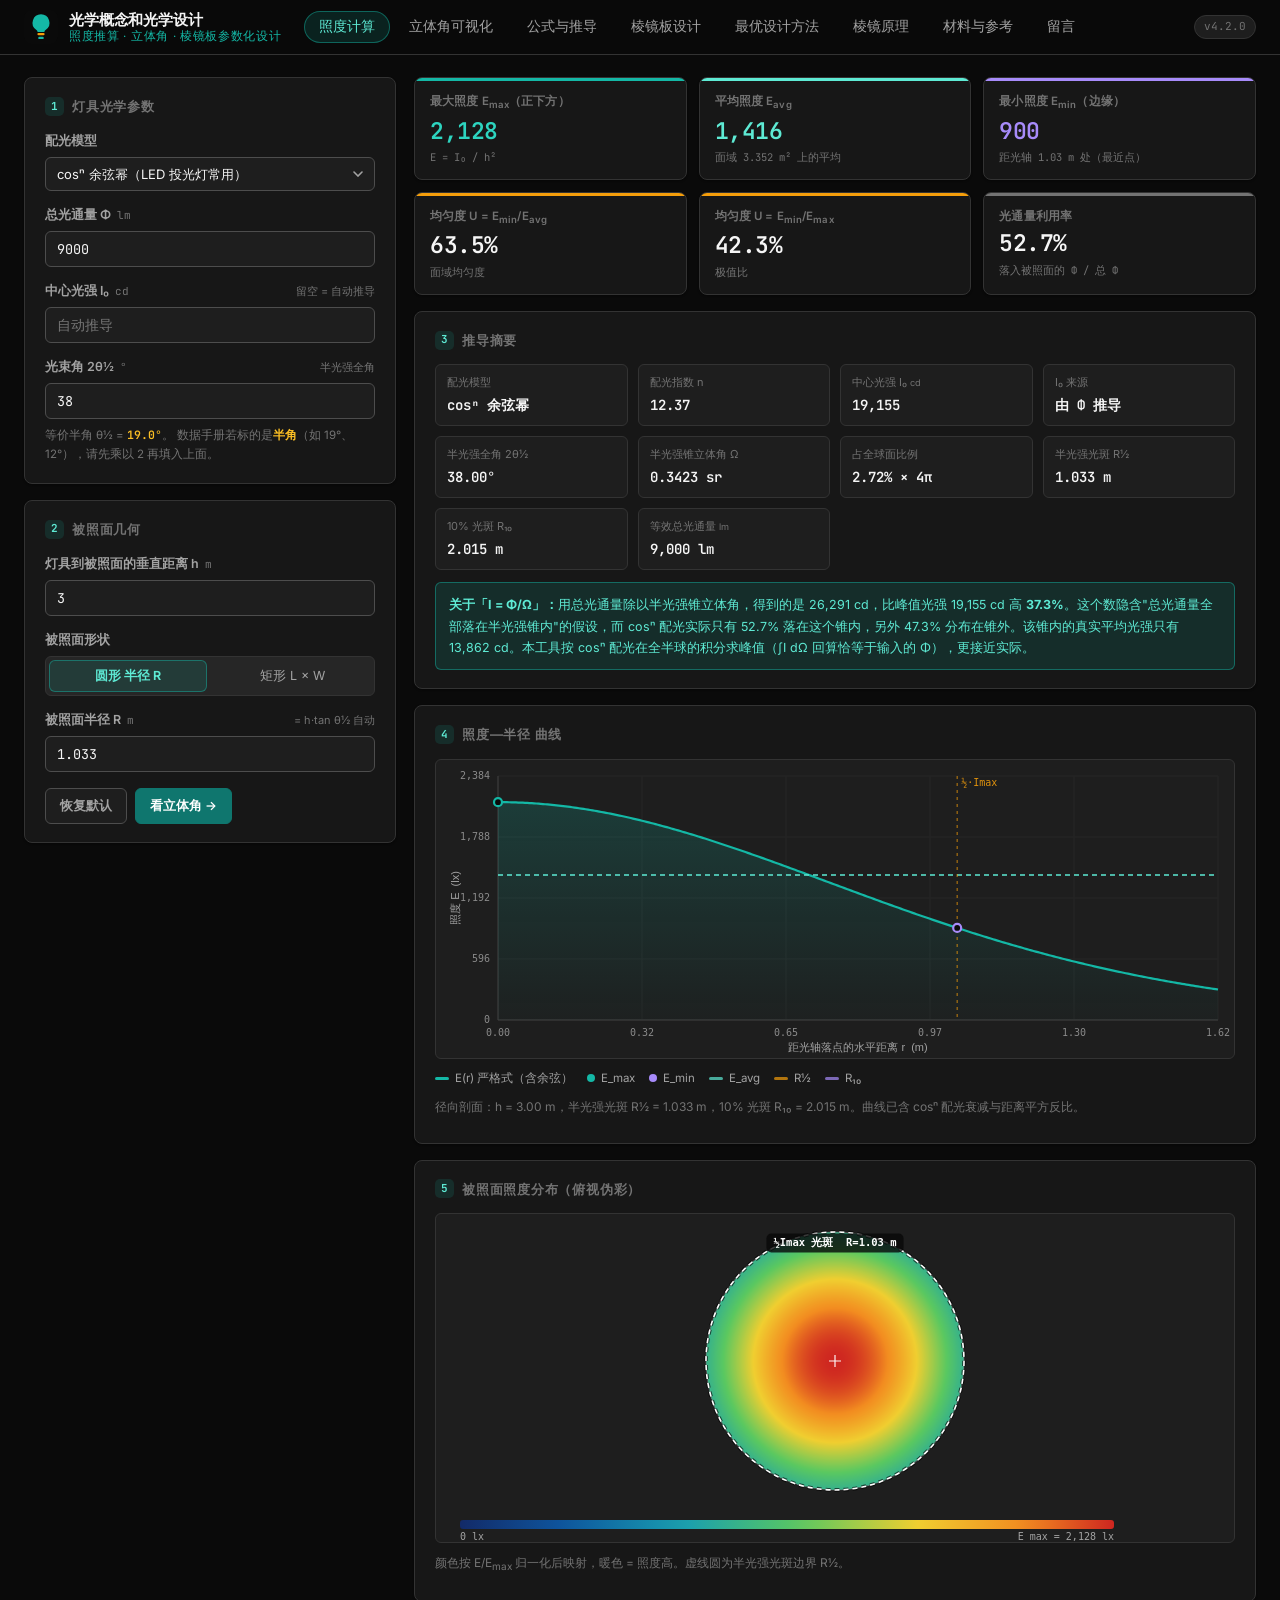
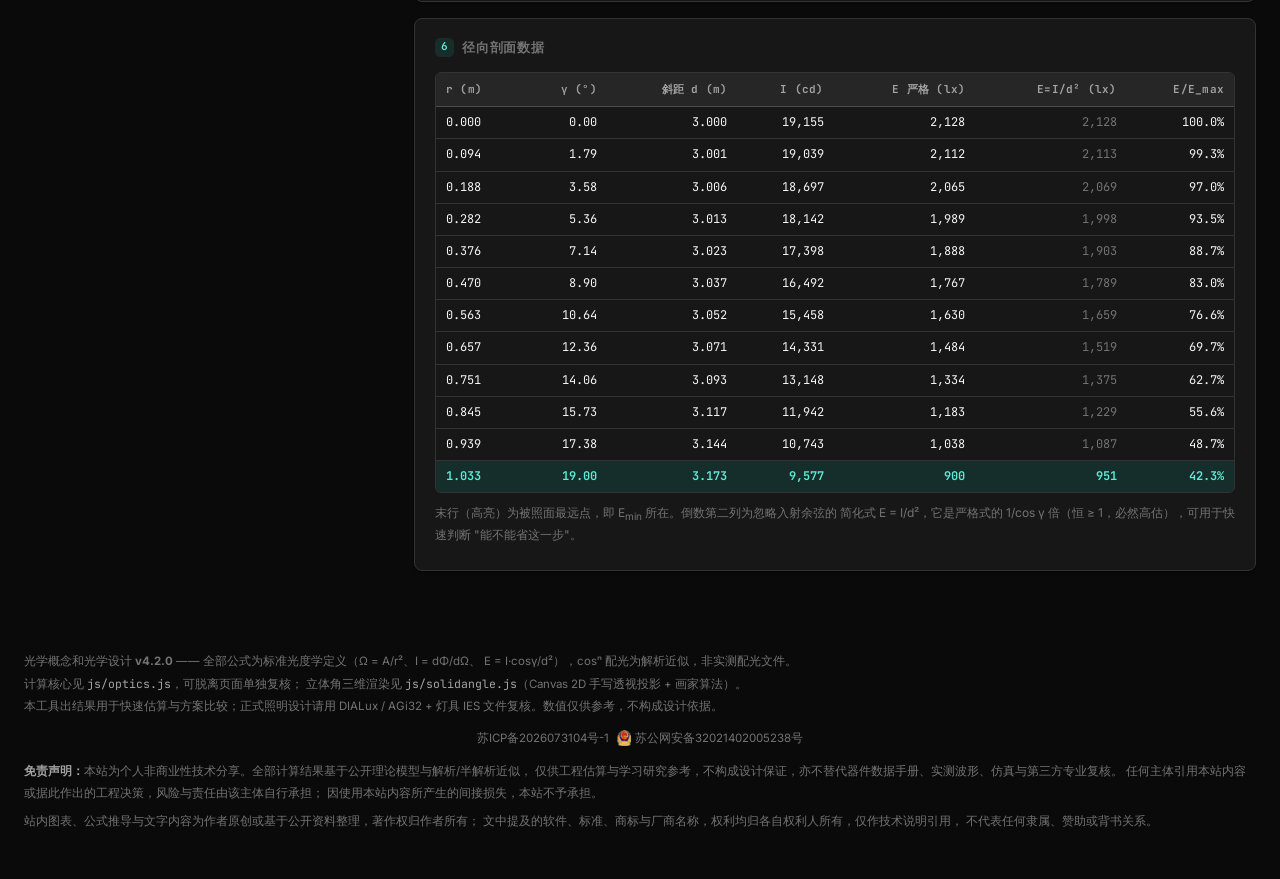
==== index.html @ fd5631fc "feat(admin): 后台改目录式 /admin、改密码收进设置弹层、修 URL 里的 index.html（v4.2.0） 三处都是「站群内应当统一、而本站独自跑偏」。  ## 1. 后台入口 " ====
<!DOCTYPE html>
<html lang="zh-CN">
<head>
<meta charset="UTF-8">
<meta name="viewport" content="width=device-width, initial-scale=1.0">
<title>光学概念和光学设计 · 照度计算 / 立体角 / 棱镜板</title>
<!--
  favicon：此前本站既无此 link 标签、仓库里也没有图标文件，线上图标长期是浏览器默认。
  2026-09-29 补齐。造型 = 灯泡（本站真源图标 Lightbulb 的加粗填实版），与页头 .brand .logo 同源。
  2026-09-29 二次修订：初版画的是「凸透镜汇聚平行光」，与页头长期使用的灯泡并非同一物，
  现统一为同一套灯泡 path（用户要求 favicon 与首页标题主图标一致）。

  注意：本注释内**不得**出现「问号+v+等号」形式的字面量 —— tools/add-cache-buster.js
  会用全局正则剥掉一切该形式的片段再重加，注释里的会被一并吃掉、连累相邻标签被截断
  （2026-09-29 实测踩过：注释被截成半句、下面那行 link 标签整行消失）。
-->
<link rel="icon" type="image/svg+xml" href="favicon.svg?v=4.2.0">
<link rel="preconnect" href="https://fonts.googleapis.com">
<link rel="preconnect" href="https://fonts.gstatic.com" crossorigin>
<link href="https://fonts.googleapis.com/css2?family=Inter:wght@100..900&amp;family=JetBrains+Mono:wght@100..800&amp;display=swap" rel="stylesheet">
<link rel="stylesheet" href="styles.css?v=4.2.0">
</head>
<body>

<header class="topbar">
  <div class="brand">
    <span class="logo" aria-hidden="true">
      <!-- 灯泡：与本站 favicon.svg 完全同源，也是本站首页主图标（lucide lightbulb 的加粗填实版）。
           本站真源 icon=lightbulb，与主入口站 sites.json 一致。
           图形自带深底，容器不再另加渐变底，详见 styles.css 的 .brand .logo。 -->
      <svg viewBox="0 0 32 32">
        <rect width="32" height="32" rx="7" fill="#0a0a0a"/>
        <path d="M16 4 a8 8 0 0 1 4.6 14.5 c-.9.6-1.3 1.4-1.4 2.3 h-6.4 c-.1-.9-.5-1.7-1.4-2.3 A8 8 0 0 1 16 4 Z" fill="#14b8a6"/>
        <rect x="12.6" y="21.6" width="6.8" height="2.2" rx="1.1" fill="#f59e0b"/>
        <rect x="13.4" y="25.2" width="5.2" height="2.2" rx="1.1" fill="#14b8a6"/>
      </svg>
    </span>
    <div>
      <h1>光学概念和光学设计</h1>
      <p>照度推算 · 立体角 · 棱镜板参数化设计</p>
    </div>
  </div>
  <nav class="tabs">
    <button class="tab active" data-tab="calc">照度计算</button>
    <button class="tab" data-tab="solid">立体角可视化</button>
    <button class="tab" data-tab="theory">公式与推导</button>
    <button class="tab" data-tab="prism">棱镜板设计</button>
    <button class="tab" data-tab="opt">最优设计方法</button>
    <button class="tab" data-tab="know">棱镜原理</button>
    <button class="tab" data-tab="mats">材料与参考</button>
    <button class="tab" data-tab="fb">留言</button>
  </nav>
  <span class="ver app-version">v—</span>
</header>

<div class="wrap">

  <!-- ============================================================
       视图 1 —— 照度计算
  ============================================================ -->
  <div class="view active" id="view-calc">
    <div class="layout">

      <!-- 左：输入 -->
      <div class="sticky-col">
        <div class="card">
          <h2><span class="num">1</span>灯具光学参数</h2>

          <div class="field">
            <label for="model">配光模型</label>
            <select id="model">
              <option value="cosN">cosⁿ 余弦幂（LED 投光灯常用）</option>
              <option value="uniform">均匀锥配光（理想简化）</option>
            </select>
          </div>

          <div class="field">
            <label for="flux">总光通量 Φ <span class="unit">lm</span></label>
            <input id="flux" type="number" value="9000" min="1" step="100">
          </div>

          <div class="field">
            <label for="imax">中心光强 I₀ <span class="unit">cd</span><em>留空 = 自动推导</em></label>
            <input id="imax" type="number" placeholder="自动推导" min="0" step="50">
          </div>

          <div class="field">
            <label for="beam">光束角 2θ½ <span class="unit">°</span><em>半光强全角</em></label>
            <input id="beam" type="number" value="38" min="1" max="179" step="1">
            <div class="mini-hint">
              等价半角 θ½ = <b id="beam-full">19.0°</b>。
              数据手册若标的是<b>半角</b>（如 19°、12°），请先乘以 2 再填入上面。
            </div>
          </div>
        </div>

        <div class="card">
          <h2><span class="num">2</span>被照面几何</h2>

          <div class="field">
            <label for="height">灯具到被照面的垂直距离 h <span class="unit">m</span></label>
            <input id="height" type="number" value="3" min="0.01" step="0.1">
          </div>

          <div class="field">
            <label>被照面形状</label>
            <!-- 单选组的标题用 <label> 是标不上的（label 只能关联单个控件）。
                 这里把组本身标成 radiogroup，读屏会先报「被照面形状」再报选项。 -->
            <div class="seg" role="radiogroup" aria-label="被照面形状">
              <label><input type="radio" name="shape" value="circle" checked>圆形 半径 R</label>
              <label><input type="radio" name="shape" value="rect">矩形 L × W</label>
            </div>
          </div>

          <div class="field" id="field-R">
            <label for="radius">被照面半径 R <span class="unit">m</span><em title="默认自动跟随半光强光斑半径 h·tan θ½；一旦手动修改，就不再被自动覆盖">= h·tan θ½ 自动</em></label>
            <input id="radius" type="number" value="1.033" min="0.001" step="0.001">
          </div>

          <div class="field hidden" id="field-rect">
            <label for="len">长 L × 宽 W <span class="unit">m</span></label>
            <div class="row">
              <input id="len" type="number" value="1.2" min="0.001" step="0.1">
              <span class="sep">×</span>
              <input id="wid" type="number" value="0.6" min="0.001" step="0.1">
            </div>
          </div>

          <div style="margin-top:16px;display:flex;gap:8px">
            <button class="btn" id="btn-reset-calc">恢复默认</button>
            <button class="btn solid" onclick="document.querySelector('.tab[data-tab=solid]').click()">看立体角 →</button>
          </div>
        </div>
      </div>

      <!-- 右：结果 -->
      <div>
        <div id="calc-warn" class="note warn hidden" style="margin-top:0;margin-bottom:14px"></div>
        <div id="render-warn" class="note warn hidden" style="margin-top:0;margin-bottom:14px"></div>

        <div class="stats">
          <div class="stat hero">
            <span class="k">最大照度 E<sub>max</sub>（正下方）</span>
            <span class="v" id="st-emax-v">—</span>
            <span class="s">E = I₀ / h²</span>
          </div>
          <div class="stat avg">
            <span class="k">平均照度 E<sub>avg</sub></span>
            <span class="v" id="st-eavg-v">—</span>
            <span class="s" id="st-eavg-s">—</span>
          </div>
          <div class="stat low">
            <span class="k">最小照度 E<sub>min</sub>（边缘）</span>
            <span class="v" id="st-emin-v">—</span>
            <span class="s" id="st-emin-s">—</span>
          </div>
          <div class="stat uni">
            <span class="k">均匀度 U = E<sub>min</sub>/E<sub>avg</sub></span>
            <span class="v" id="st-uavg-v">—</span>
            <span class="s">面域均匀度</span>
          </div>
          <div class="stat uni">
            <span class="k">均匀度 U = E<sub>min</sub>/E<sub>max</sub></span>
            <span class="v" id="st-umax-v">—</span>
            <span class="s">极值比</span>
          </div>
          <div class="stat flux">
            <span class="k">光通量利用率</span>
            <span class="v" id="st-util-v">—</span>
            <span class="s">落入被照面的 Φ / 总 Φ</span>
          </div>
        </div>

        <div class="card">
          <h2><span class="num">3</span>推导摘要</h2>
          <div class="summary">
            <div class="item"><span class="k">配光模型</span><span class="v" id="sum-model">—</span></div>
            <div class="item"><span class="k">配光指数 n</span><span class="v" id="sum-n">—</span></div>
            <div class="item"><span class="k">中心光强 I₀ <small>cd</small></span><span class="v" id="sum-imax">—</span></div>
            <div class="item"><span class="k">I₀ 来源</span><span class="v" id="sum-imaxsrc">—</span></div>
            <div class="item"><span class="k">半光强全角 2θ½</span><span class="v" id="sum-ghalf">—</span></div>
            <div class="item"><span class="k">半光强锥立体角 Ω</span><span class="v" id="sum-omega">—</span></div>
            <div class="item"><span class="k">占全球面比例</span><span class="v" id="sum-omegapct">—</span></div>
            <div class="item"><span class="k">半光强光斑 R½</span><span class="v" id="sum-r50">—</span></div>
            <div class="item"><span class="k">10% 光斑 R₁₀</span><span class="v" id="sum-r10">—</span></div>
            <div class="item"><span class="k">等效总光通量 <small>lm</small></span><span class="v" id="sum-fluxcheck">—</span></div>
          </div>
          <div id="calc-note" class="note info"></div>
        </div>

        <div class="card">
          <h2><span class="num">4</span>照度—半径 曲线</h2>
          <div class="canvas-box" style="height:300px">
            <canvas id="canvas-curve"></canvas>
          </div>
          <div class="legend">
            <span><i style="background:var(--c-curve)"></i>E(r) 严格式（含余弦）</span>
            <span><i class="dot" style="background:var(--c-emax)"></i>E_max</span>
            <span><i class="dot" style="background:var(--c-emin)"></i>E_min</span>
            <span><i style="background:var(--c-eavg);opacity:.7"></i>E_avg</span>
            <span><i style="background:var(--c-r50);opacity:.7"></i>R½</span>
            <span><i style="background:var(--c-r10);opacity:.7"></i>R₁₀</span>
          </div>
          <p style="margin-top:10px;font-size:12px;color:var(--text-3)" id="curve-caption"></p>
        </div>

        <div class="card">
          <h2><span class="num">5</span>被照面照度分布（俯视伪彩）</h2>
          <div class="canvas-box" style="height:330px">
            <canvas id="canvas-heat"></canvas>
          </div>
          <p style="margin-top:10px;font-size:12px;color:var(--text-3)">
            颜色按 E/E<sub>max</sub> 归一化后映射，暖色 = 照度高。虚线圆为半光强光斑边界 R½。
          </p>
        </div>

        <div class="card">
          <h2><span class="num">6</span>径向剖面数据</h2>
          <div class="table-wrap">
            <table>
              <thead>
                <tr>
                  <th>r (m)</th>
                  <th>γ (°)</th>
                  <th>斜距 d (m)</th>
                  <th>I (cd)</th>
                  <th>E 严格 (lx)</th>
                  <th>E=I/d² (lx)</th>
                  <th>E/E_max</th>
                </tr>
              </thead>
              <tbody id="tbody-profile"></tbody>
            </table>
          </div>
          <p style="margin-top:10px;font-size:12px;color:var(--text-3)">
            末行（高亮）为被照面最远点，即 E<sub>min</sub> 所在。倒数第二列为忽略入射余弦的
            简化式 E = I/d²，它是严格式的 1/cos γ 倍（恒 ≥ 1，必然高估），可用于快速判断
            "能不能省这一步"。
          </p>
        </div>
      </div>
    </div>
  </div>

  <!-- ============================================================
       视图 2 —— 立体角可视化
  ============================================================ -->
  <div class="view" id="view-solid">
    <div class="solid-layout">

      <div>
        <div class="card" style="padding:0;overflow:hidden">
          <div class="canvas-box canvas-3d" style="border:0;border-radius:0">
            <canvas id="sa-canvas"></canvas>
          </div>
        </div>
        <div class="card">
          <div class="legend" style="margin-top:0">
            <span><i style="background:var(--c-cap)"></i>球冠 —— 被锥截出的球面面积 A</span>
            <span><i style="background:var(--c-ring)"></i>微圆环 —— 带宽 dα 的环带 dA</span>
            <span><i style="background:var(--c-cone)"></i>锥面线 —— 光源到球冠边缘的母线</span>
            <span><i style="background:var(--c-axis)"></i>光轴</span>
          </div>
          <p style="margin-top:10px;font-size:12.5px;color:var(--text-2)">
            <b>拖动画面可自由旋转视角</b>；默认缓慢自转。把视角转到侧面，可以看到微圆环的
            半径就是 r·sinα（纬圆半径）、带宽是 r·dα —— 这就是
            <code style="font-family:var(--mono)">dA = 2πr²·sinα·dα</code> 里每一项的几何来源。
          </p>
        </div>
      </div>

      <div>
        <div class="card readout">
          <h2><span class="num">Ω</span>立体的立体角</h2>

          <div class="formula">
            Ω = ∫<sub>0</sub><sup>θ</sup> 2π·sinα·dα = <b>2π(1 − cos θ)</b>
          </div>

          <div class="slider-row" style="margin-bottom:16px">
            <span style="font-size:12.5px;color:var(--text-2);min-width:52px">半顶角 θ</span>
            <input type="range" id="sa-theta" min="1" max="89" step="0.5" value="19">
            <span class="slider-val" id="sa-theta-val">19°</span>
          </div>

          <div class="bigval">
            <span class="num" id="sa-omega-v">0.3423</span>
            <span class="u">sr</span>
          </div>
          <div class="bar"><i id="sa-bar" style="width:2.7%"></i></div>
          <div class="bar-label">
            占全球面 4π (12.5664 sr) 的 <b id="sa-pct-v">2.72%</b>
          </div>

          <div class="field">
            <label for="sa-flux">锥内光通量 Φ<sub>cone</sub> <span class="unit">lm</span></label>
            <input id="sa-flux" type="number" value="9000" min="0" step="100">
          </div>
          <div class="summary" style="grid-template-columns:1fr 1fr">
            <div class="item">
              <span class="k">锥内平均光强 Φ/Ω <small>cd</small></span>
              <span class="v" id="sa-imax-v">—</span>
            </div>
            <div class="item">
              <span class="k">全锥顶角 2θ</span>
              <span class="v" id="sa-theta-deg">38.0°</span>
            </div>
          </div>

          <div class="field" style="margin-top:14px">
            <label for="sa-ring">微圆环极角 α <span class="unit">= 微元的极角 θ</span></label>
            <div class="slider-row">
              <input type="range" id="sa-ring" min="1" max="89" step="0.5" value="10.5">
              <span class="slider-val" id="sa-ring-val">10.5°</span>
            </div>
          </div>
          <div class="field">
            <label for="sa-ringw">环带带宽 dα <span class="unit">= 微元的 dθ</span></label>
            <div class="slider-row">
              <input type="range" id="sa-ringw" min="0.5" max="20" step="0.5" value="3">
              <span class="slider-val" id="sa-ringw-val">3.0°</span>
            </div>
          </div>
          <div class="field">
            <label for="sa-phi">微元方位角 φ₀</label>
            <div class="slider-row">
              <input type="range" id="sa-phi" min="0" max="360" step="5" value="0">
              <span class="slider-val" id="sa-phi-val">0°</span>
            </div>
          </div>
          <div class="field">
            <label for="sa-dphi">微元方位跨度 dφ</label>
            <div class="slider-row">
              <input type="range" id="sa-dphi" min="2" max="90" step="1" value="20">
              <span class="slider-val" id="sa-dphi-val">20°</span>
            </div>
          </div>

          <div class="toggles" style="margin:6px 0 16px">
            <button class="tg" id="tg-cap">球冠</button>
            <button class="tg amber" id="tg-ring">微圆环</button>
            <button class="tg violet" id="tg-patch">微元方块</button>
            <button class="tg" id="tg-cone">锥面线</button>
            <button class="tg" id="tg-sphere">球面线框</button>
            <button class="tg" id="tg-rotate">自动旋转</button>
          </div>

          <div style="display:flex;gap:8px">
            <button class="btn" id="btn-sa-reset">复位视角</button>
            <button class="btn" id="btn-sa-sync">同步光束角</button>
          </div>
        </div>

        <div class="card">
          <h2><span class="num">dΩ</span>微圆环的立体角</h2>
          <div class="summary" style="grid-template-columns:1fr 1fr;gap:8px">
            <div class="item">
              <span class="k">精确值 Ω(α+dα/2)−Ω(α−dα/2)</span>
              <span class="v" id="sa-domega-exact">—</span>
            </div>
            <div class="item">
              <span class="k">近似 dΩ = 2π·sinα·dα</span>
              <span class="v" id="sa-domega-approx">—</span>
            </div>
            <div class="item">
              <span class="k">近似偏差</span>
              <span class="v" id="sa-domega-err">—</span>
            </div>
            <div class="item">
              <span class="k">当前 α / dα</span>
              <span class="v"><span id="sa-alpha-deg">19°</span> / <span id="sa-dalpha-deg">6°</span></span>
            </div>
          </div>
          <div class="deriv" style="margin-top:12px">
            半径为 r 的球面上，极角 α 处的纬圆半径是 <code>r·sinα</code>、周长是
            <code>2πr·sinα</code>；环带宽度是 <code>r·dα</code>。两者相乘得环带面积<br>
            <code>dA = 2πr²·sinα·dα</code><br>
            立体角 <code>dΩ = dA / r² = 2π·sinα·dα</code> —— 半径 r 被约掉，
            <b>立体角只与角度有关</b>。整个球冠积分即 <code>Ω = 2π(1 − cosθ)</code>。
            <br><br>
            把 dα 调大即可看到近似偏差如何上升：dα 需足够小，<code>2π·sinα·dα</code>
            才等于精确差值。
          </div>
        </div>
      </div>
    </div>

    <!-- ============ 第二行：平面轴截面图 + 推导过程 ============ -->
    <div class="solid-layout" style="margin-top:18px">

      <div>
        <div class="card">
          <h2><span class="num">§</span>平面轴截面图（过光轴的截面）</h2>
          <div class="canvas-box" style="height:430px">
            <canvas id="planar-canvas"></canvas>
          </div>
          <div class="legend" style="margin-top:12px">
            <span><i style="background:var(--c-cap)"></i>球冠弧（±θ）</span>
            <span><i style="background:var(--c-ring)"></i>微圆环轴截面（角宽 dα）</span>
            <span><i style="background:var(--c-lat)"></i>纬圆半径 r·sinα</span>
            <span><i style="background:var(--c-radius)"></i>半径 r</span>
            <span><i style="background:var(--c-axis)"></i>光轴</span>
          </div>
          <p style="margin-top:10px;font-size:12.5px;color:var(--text-2)">
            拖动上方的 θ、α、dα 滑块，本图与三维视图同步变化。
            图上每一项都与推导式里的符号一一对应：
            <b>绿线</b>是纬圆半径 <code>r·sinα</code>，
            <b>橙弧</b>是带宽 <code>r·dα</code>，
            两者相乘再乘周长 <code>2πr·sinα</code> 即为环带面积 <code>dA</code>。
            <br>
            其中绿色虚线是纬圈在<b>切面中的投影弦</b>，完整长度 <code>2r·sinα</code>；
            它把左右两端的橙色小弧连了起来——那两段弧其实是<b>同一个微圆环的两个截面</b>。
            轴上那一点到圆周的右半段，就是这个纬圈的半径 <code>r·sinα</code>。
          </p>
        </div>
      </div>

      <div>
        <div class="card">
          <h2><span class="num">∫</span>推导过程</h2>
          <ol class="steps" id="deriv-steps">
            <li>
              <div class="t">立体角的定义</div>
              <div class="f">Ω = A / r²&nbsp;&nbsp;<span style="color:var(--text-3)">[sr]</span></div>
              <div class="n">球面上面积 A 对球心张成的立体角。它是面积与半径平方之比，无量纲。</div>
            </li>
            <li>
              <div class="t">在极角 α 处取环带微元</div>
              <div class="f">纬圆半径 = r·sinα = <b id="dv-sin">—</b>&nbsp;r</div>
              <div class="f">纬圆周长 = 2πr·sinα = <b id="dv-circ">—</b>&nbsp;r</div>
              <div class="n">环带的走向是"绕光轴一圈"，所以取一圈的周长。</div>
            </li>
            <li>
              <div class="t">环带的宽度（沿母线方向）</div>
              <div class="f">带宽 = r·dα&nbsp;&nbsp;其中 dα = <b id="dv-da">—</b>&nbsp;rad</div>
              <div class="n">球面上沿大圆的弧长 = 半径 × 角宽。dα 取得越小，环带越窄、近似越准。</div>
            </li>
            <li>
              <div class="t">环带面积 = 周长 × 带宽</div>
              <div class="f">dA = 2πr·sinα · r·dα = <b>2πr²·sinα·dα</b></div>
              <div class="f">（取 r = 1 归一化）dA = <b id="dv-dA">—</b></div>
              <div class="n">2πr·sinα 是"圈长"，r·dα 是"圈宽"，相乘即这一圈的面积。</div>
            </li>
            <li>
              <div class="t">除以 r²，得到立体角微元</div>
              <div class="f">dΩ = dA / r² = <b>2π·sinα·dα</b></div>
              <div class="f">dΩ = <b id="dv-dOm">—</b>&nbsp;sr</div>
              <div class="n"><b>r 被完全约掉</b> —— 立体角只由角度决定，与球半径无关。这正是它能描述"方向分布"的原因。</div>
            </li>
            <li>
              <div class="t">从 α = 0 积分到 α = θ</div>
              <div class="f">Ω = ∫<sub>0</sub><sup>θ</sup> 2π·sinα dα = 2π·[−cosα]<sub>0</sub><sup>θ</sup></div>
              <div class="f">= 2π(1 − cosθ)</div>
              <div class="n">这一整步的几何含义：把所有"圈"从球冠顶点累加到边缘，就拼出了整个球冠。</div>
            </li>
            <li>
              <div class="t">代入当前 θ</div>
              <div class="f">Ω = 2π(1 − cos <b id="dv-theta">—</b>°) = <b id="dv-omega">—</b>&nbsp;sr</div>
              <div class="f">占全球面 4π = <b id="dv-pct">—</b></div>
              <div class="n">
                数值自检：差分精确值 <b id="dv-exact">—</b>，微分近似 2π·sinα·dα = <b id="dv-approx">—</b>，
                相对偏差 <b id="dv-err">—</b>。dα → 0 时偏差趋于 0。
              </div>
            </li>
          </ol>
        </div>
      </div>
    </div>

    <!-- ============ 第三行：微元方块（弯曲矩形）+ 二重积分 ============ -->
    <div class="solid-layout" style="margin-top:18px">

      <div>
        <div class="card">
          <h2><span class="num">dA</span>球面微元方块（弯曲矩形，放大）</h2>
          <div class="canvas-box" style="height:320px">
            <canvas id="patch-canvas"></canvas>
          </div>
          <div class="legend" style="margin-top:12px">
            <span><i style="background:var(--c-theta)"></i>θ 方向边（沿经线）R·dθ</span>
            <span><i style="background:var(--c-phi)"></i>φ 方向边（沿纬圈）R·sinθ·dφ</span>
          </div>
          <p style="margin-top:10px;font-size:12.5px;color:var(--text-2)">
            把球面上 (θ, φ) 附近的一个微元单独放大。注意两条边的弯曲程度<b>不一样</b>：
            θ 方向的边走的是半径 R 的大圆，几乎笔直；φ 方向的边走的是半径 R·sinθ 的纬圈，
            明显更弯。<b>这条边长差就是 sinθ 因子的几何来源</b>——离光轴越近，纬圈越小，
            φ 方向的边长越短，到极点归零。
            <span id="patch-caption" style="display:block;margin-top:8px;color:var(--amber-ink)"></span>
          </p>
        </div>
      </div>

      <div>
        <div class="card">
          <h2><span class="num">∫∫</span>推导过程 · 球面微元二重积分</h2>
          <div class="note info" style="margin:0 0 14px">
            <b>记号说明：</b>本页三维图与平面图把"微元所在极角"记作 <b>α</b>、
            把"锥的半顶角"记作 <b>θ</b>。下面沿用常见教材写法，把<b>极角直接记作 θ</b>、
            方位角记作 <b>φ</b>，积分上限即锥的半顶角。两种写法完全等价：<b>α ↔ θ</b>。
          </div>
          <ol class="steps" id="deriv2-steps">
            <li>
              <div class="t">在球面上取一个"弯曲矩形"微元</div>
              <div class="n">过球心作两条经线（夹角 dφ）和两条纬线（夹角 dθ），它们在球面上围出一个小四边形。球面是弯的，所以四条边都是弧——这就是它叫"弯曲矩形"的原因。</div>
              <div class="f">沿 θ 方向边长 = R·dθ = <b id="dq-a">—</b></div>
              <div class="f">沿 φ 方向边长 = R·sinθ·dφ = <b id="dq-b">—</b></div>
            </li>
            <li>
              <div class="t">为什么 φ 方向的边长要乘 sinθ</div>
              <div class="n">φ 方向是"绕光轴转一圈"的方向，它走的那一圈是纬圈，而<b>纬圈半径是 R·sinθ，不是 R</b>。θ 越小（越靠近光轴）纬圈越小，边长越短；θ = 0 时纬圈缩成一个点，边长归零——所以极点附近没有面积。</div>
              <div class="f">纬圈半径 = R·sinθ = <b id="dq-sin">—</b>&nbsp;R</div>
            </li>
            <li>
              <div class="t">微元面积 = 两条边长相乘</div>
              <div class="f">dA = (R·dθ)(R·sinθ·dφ) = <b>R²·sinθ·dθ·dφ</b></div>
              <div class="f">（取 R = 1 归一化）dA = <b id="dq-dA">—</b></div>
            </li>
            <li>
              <div class="t">除以 R²，得立体角微元</div>
              <div class="f">dΩ = dA / R² = <b>sinθ·dθ·dφ</b></div>
              <div class="f">dΩ = <b id="dq-dOm">—</b>&nbsp;sr</div>
              <div class="n"><b>R² 被完全约掉</b>，立体角元素里只剩纯角度量，与球的大小无关。</div>
            </li>
            <li>
              <div class="t">对整个球冠做二重积分</div>
              <div class="f">Ω = ∫<sub>0</sub><sup>2π</sup> ∫<sub>0</sub><sup>θₘ</sup> sinθ·dθ·dφ</div>
              <div class="n">θ 是极角（0 → 锥的半顶角 θₘ），φ 是方位角（0 → 2π，绕光轴整整一圈）。</div>
            </li>
            <li>
              <div class="t">先对 φ 积分</div>
              <div class="f">∫<sub>0</sub><sup>2π</sup> dφ = <b>2π</b></div>
              <div class="f">Ω = 2π ∫<sub>0</sub><sup>θₘ</sup> sinθ·dθ</div>
              <div class="n">这一步的几何含义就是把"弯曲矩形"沿 φ 方向首尾相接、拼成一整圈环带，于是二重积分退化成一重积分——<b>这正是上面"环带积分"法的来历</b>。两法同源。</div>
            </li>
            <li>
              <div class="t">再对 θ 积分</div>
              <div class="f">∫ sinθ·dθ = −cosθ</div>
              <div class="f">Ω = 2π·[−cosθ]<sub>0</sub><sup>θₘ</sup> = <b>2π(1 − cos θₘ)</b></div>
              <div class="n">与环带法得到的结果完全一致——这是一次独立的交叉验证。</div>
            </li>
            <li>
              <div class="t">代入当前半顶角</div>
              <div class="f">θₘ = <b id="dq-theta">—</b>°，cos θₘ = <b id="dq-cos">—</b></div>
              <div class="f">Ω = 2π(1 − <b id="dq-cos2">—</b>) = <b id="dq-omega">—</b>&nbsp;sr</div>
              <div class="f">占全球面 4π = <b id="dq-pct">—</b></div>
              <div class="n">边界自检：θₘ = 90° → cos = 0 → Ω = 2π（半球）；θₘ = 180° → cos = −1 → Ω = 4π（整球）。与立体角的取值范围吻合。</div>
            </li>
          </ol>
          <div class="note info" style="margin-top:14px">
            <b>数值自检 · 微分近似有多准：</b>该微元的精确立体角有闭式解
            <br><code style="font-family:var(--mono)">Ω = Δφ · (cos θ₁ − cos θ₂)</code>
            &nbsp;（θ₁、θ₂ 为微元的两个边界极角）
            <br>精确值 = <b id="dq-exact">—</b> sr；微分近似 <code>sinθ·dθ·dφ</code> = <b id="dq-dOm2">—</b> sr；
            相对偏差 <b id="dq-err">—</b>。
            <br>
            本工具把微元<b>取在 θ 区间中点</b>，因此微分近似是<b>二阶精度</b>：
            即使把 dθ 拉到 20°，偏差仍 &lt; 1%。若把微元取在区间<b>起点</b>（不少资料的写法），
            精度退化成一阶——同一组参数下偏差会掉到 −10%（dθ = 8°）、
            甚至 −70%（θ 很小且 dθ 很大时）。把 dθ 滑块拉大即可亲眼看到偏差如何变化。
          </div>
          <div class="note warn" style="margin-top:14px">
            <b>为什么方块法才是"最一般"的形式：</b>圆环法暗含了一个前提——配光绕光轴<b>旋转对称</b>，
            所以才能先把 φ 积成 2π。一旦配光不是圆的（例如<b>矩形配光</b>的洗墙灯、方形泛光灯），
            光斑在 (θ, φ) 平面上不是一块"球冠"，而是任意形状的区域，圆环法直接失效；
            而方块法只需把二重积分的上下限换成该区域的边界即可：
            <br><code style="font-family:var(--mono)">Ω = ∬<sub>区域</sub> sinθ·dθ·dφ</code>
            <br>本页的照度计算器目前只支持<b>旋转对称</b>配光（cosⁿ 模型），
            所以矩形配光灯具请勿直接套用——需要按上面这个二重积分另算。
          </div>
        </div>
      </div>
    </div>
  </div>

  <!-- ============================================================
       视图 3 —— 公式与推导
  ============================================================ -->
  <div class="view" id="view-theory">
    <div class="card theory">

      <section>
        <h3><span class="n">1</span>光强 · 光通量 · 立体角</h3>
        <p>三者是光度学的定义性关系，没有"推导"，只有定义：</p>
        <div class="eq">
          立体角   Ω = A / r²        单位 sr（球面度）
          <br>光通量   Φ = ∫ I dΩ        单位 lm（流明）
          <br>光强     I = dΦ / dΩ      单位 cd = lm/sr
        </div>
        <p>
          立体角是无量纲量的平方比，所以 1 sr 相当于"从球心看过去、面积等于半径平方的那块球面"。
          整球 = 4π ≈ 12.5664 sr，半球 = 2π ≈ 6.2832 sr。
        </p>
        <p>圆锥（半顶角 θ）截出的球冠所张立体角：</p>
        <div class="eq">
          Ω = ∫<sub>0</sub><sup>θ</sup> 2π·sinα·dα = 2π(1 − cos θ)
        </div>
        <p>
          推导：球面上极角 α 处的纬圆周长是 2πr·sinα，环带宽度是 r·dα，
          故环带面积 dA = 2πr²·sinα·dα；除以 r² 得 dΩ = 2π·sinα·dα，积分即得。
          <b>r 被完全约掉</b>——这是立体角"只看方向、不看距离"的本质。
        </p>

        <h4 style="margin:20px 0 8px;font-size:13.5px;color:var(--primary-ink)">
          等价写法：球面微元（弯曲矩形）+ 二重积分
        </h4>
        <p>
          上面那种算法是"先对 φ 积分、把微元拼成一整圈环带"。也可以不拼，
          直接在球面上取一个二维微元算——这就是常见的教材写法，更基本也更直观：
        </p>
        <div class="eq">
          在 (θ, φ) 处取微元：两条边分别是沿经线的一段弧与沿纬圈的一段弧
          <br><br>沿 θ 方向边长 = R·dθ          <span class="c">（走半径 R 的大圆）</span>
          <br>沿 φ 方向边长 = R·sinθ·dφ     <span class="c">（走半径 R·sinθ 的纬圈）</span>
          <br><br>dA = (R·dθ)(R·sinθ·dφ) = R²·sinθ·dθ·dφ
          <br>dΩ = dA / R² = sinθ·dθ·dφ        <span class="c">（R² 约掉）</span>
        </div>
        <p><b>为什么 φ 方向要乘 sinθ：</b>φ 方向是绕光轴转的方向，它走的圈是纬圈，
          而纬圈半径是 R·sinθ 而不是 R。θ → 0（靠近光轴极点）时纬圈缩成一点，
          该方向边长归零——所以极点附近没有贡献面积。</p>
        <p>对球冠做二重积分（θ：0 → 半顶角 θₘ；φ：0 → 2π）：</p>
        <div class="eq">
          Ω = ∫<sub>0</sub><sup>2π</sup> ∫<sub>0</sub><sup>θₘ</sup> sinθ·dθ·dφ
          <br>&nbsp;&nbsp;&nbsp;= ∫<sub>0</sub><sup>2π</sup> dφ · ∫<sub>0</sub><sup>θₘ</sup> sinθ·dθ
          <br>&nbsp;&nbsp;&nbsp;= 2π · [−cosθ]<sub>0</sub><sup>θₘ</sup>
          <br>&nbsp;&nbsp;&nbsp;= <b>2π(1 − cos θₘ)</b>
        </div>
        <p>
          先积 φ 得到 2π —— 这一步的几何含义就是"把弯曲矩形沿 φ 方向首尾相接拼成一整圈环带"，
          二重积分退化成一重积分。所以<b>环带法与二重积分法同源</b>，只是积分次序不同。
          本工具首页给出两条路径，可作为彼此的交叉验证。
        </p>
        <div class="note info">
          <b>记号提醒：</b>立体角可视化页的 3D 图与平面轴截面图把"微元所在极角"记作 α、
          "锥的半顶角"记作 θ；上面这套二重积分写法把极角直接记作 θ、方位角记作 φ、
          半顶角记作 θₘ。两者是同一个量的不同记号：<b>α ↔ θ</b>。
        </div>
      </section>

      <section>
        <h3><span class="n">2</span>半光强光束角 → 配光曲线指数</h3>
        <p>
          <b>记号约定：</b>γ 表示"光线与光轴的夹角"这个<b>变量</b>；
          <b>θ½</b> 表示<b>半光强半角</b>——光强降到峰值 50% 处与光轴的夹角；
          <b>2θ½</b> 表示<b>半光强全角</b>——两个 50% 方向之间的夹角，
          也就是数据手册上写的"光束角"，它是 θ½ 的两倍。
          本工具按行业惯例直接接收<b>全角 2θ½</b>，内部除以 2 换算为 θ½ 参与计算。
        </p>
        <p>用余弦幂模型逼近配光（LED 投光灯最常用的解析近似）：</p>
        <div class="eq">
          I(γ) = I_max · cos<sup>n</sup> γ
          <br>cos<sup>n</sup>(θ½) = 0.5  ⟹  n = ln 0.5 / ln(cos θ½)
        </div>
        <p>
          例：手册标"光束角 38°"实为全角 ⟹ θ½ = 19° ⟹ n = ln0.5 / ln(cos19°) = <b>12.3728</b>
          （cos<sup>12.3728</sup>19° = 0.500000，定义自洽）。
          θ½ 越小，n 越大，配光越集中。
        </p>
        <div class="note info">
          <b>限制：</b>cosⁿ 是单参数解析近似，只能保证在 θ½ 处准确降到 50%。
          真实灯具的配光曲线需查 <b>IES / LDT 配光文件</b> 或实测光强分布，
          本工具不替代配光文件。
        </div>
      </section>

      <section>
        <h3><span class="n">3</span>由总光通量求中心光强（关键一步）</h3>
        <p>cosⁿ 配光在半球内的积分闭式：</p>
        <div class="eq">
          Φ = ∫<sub>0</sub><sup>2π</sup>∫<sub>0</sub><sup>π/2</sup> I₀ cos<sup>n</sup>γ · sinγ dγ dφ
             = 2π·I₀ / (n + 1)
          <br><br>⟹  I₀ = Φ (n + 1) / (2π)
        </div>
        <p>
          以 Φ = 9000 lm、θ½ = 19°（n = 12.3728，n+1 = 13.3728）代入：
          I₀ = 9000 × 13.3728 / 6.283185 ≈ <b>19 155 cd</b>。
        </p>
        <div class="note warn">
          <b>直谏：Φ/Ω ≠ 中心光强。</b>
          很多资料（含本工具参考的演示图）直接写 I = Φ/Ω，把总光通量除以半光强锥立体角
          Ω = 0.34232 sr 得到 <b>26 291 cd</b>。这个数比真实峰值 19 155 cd 高 <b>37.2%</b>，
          因为它隐含了"全部光通量都落在半光强锥内"的假设——实际上 cosⁿ 配光只有
          <b>52.72%</b> 的光通量在这个锥内，另外 47.28% 分布在锥外。
          Φ/Ω 算出的是"假想均匀分布时的锥内平均光强"，该锥内的真实平均光强其实只有
          <b>13 862 cd</b>。用 Φ/Ω 反推照度会系统性高估。
        </div>
      </section>

      <section>
        <h3><span class="n">4</span>点光源照度：平方反比 + 余弦定律</h3>
        <p>灯具到被照面上某点的斜距为 d，光线与被照面法线夹角为 γ：</p>
        <div class="eq">
          E = I(γ) · cos γ / d²        <span class="c">（点光源照度公式）</span>
        </div>
        <p>
          被照面水平、灯具垂直向下、到面距离 h，面上某点距光轴落点水平距离 r，则
          d = √(h² + r²)、cos γ = h/d。代入 cosⁿ 配光：
        </p>
        <div class="eq">
          E(r) = I₀ · h<sup>n+1</sup> / (h² + r²)<sup>(n+3)/2</sup>
          <br><br>r = 0（正下方）⟹  E<sub>max</sub> = I₀ / h²
        </div>
        <div class="note">
          E(r) 关于 r <b>严格单调递减</b>（分母指数 3&nbsp;>&nbsp;0），
          所以被照面上离光轴最远的点就是 E<sub>min</sub>：
          圆形取边缘 r = R；矩形取角点 r = √((L/2)² + (W/2)²)。
          <br>
          注意：<b>E = I/d² 是错的</b>（除非被照面处处垂直于光线）。它是严格式的
          1/cos γ 倍，恒 ≥ 1，即必然高估；γ 越大偏差越快发散（γ = 60° 时已高估一倍）。
          本工具在剖面表里单列了这一列供对照。
        </div>
      </section>

      <section>
        <h3><span class="n">5</span>面域平均照度——不是取样平均</h3>
        <p>
          E<sub>avg</sub> 的正确定义是<b>该面域接收到的总光通量除以面积</b>，
          而不是取几个点算术平均（那样会严重偏大）：
        </p>
        <div class="eq">
          E<sub>avg</sub> = Φ<sub>A</sub> / A
        </div>
        <p><b>圆形面域</b>（半径 R，中心在光轴正下方）：圆盘张开的半顶角 γ<sub>R</sub> = arctan(R/h)，落在盘上的光通量等于该锥内的光通量：</p>
        <div class="eq">
          Φ<sub>A</sub> = 2π I₀ [1 − cos<sup>n+1</sup>γ<sub>R</sub>] / (n + 1)
          <br>E<sub>avg</sub> = Φ<sub>A</sub> / (πR²)
        </div>
        <p><b>矩形面域</b>：无闭式解，本工具用 200×200 中点法数值积分
          Φ<sub>A</sub> = Σ E(x,y)·ΔA。</p>
        <p>
          <b>均匀度</b>：U<sub>max</sub> = E<sub>min</sub>/E<sub>max</sub>，
          U<sub>avg</sub> = E<sub>min</sub>/E<sub>avg</sub>。
          国标道路/体育照明常用 U<sub>avg</sub> 口径，需注明是哪一个。
        </p>
      </section>

      <section>
        <h3><span class="n">6</span>默认算例（可用于交叉验算）</h3>
        <div class="eq">
          输入：Φ = 9000 lm，光束角 2θ½ = 38°（即半角 θ½ = 19°，n = 12.3728），h = 3 m，
                被照面 = 圆盘 R = h·tan19° = 1.0330 m，Ω(19°) = 0.34232 sr
          <br><br>I₀      = Φ(n+1)/(2π) = 9000×13.3728/6.283185 = 19 155 cd
          <br>E_max   = 19155 / 3²                    = 2 128 lx
          <br>E_min   = 边缘 γ = 19°，I = 9578 cd，d = 3.1730 m
          <br>        = 9578 × 0.94552 / 10.0677     = 899.5 lx
          <br>Φ_A     = 2π×19155×[1 − cos<sup>13.3728</sup>19°]/13.3728 = 4 745 lm
          <br>        （占 52.72%，即锥外还有 4 255 lm）
          <br>E_avg   = 4745 / (π×1.0330²)          = 1 415.5 lx
          <br>U(E_min/E_max) = 42.3%   U(E_min/E_avg) = 63.5%
          <br>光通量利用率     = 4745 / 9000 = 52.7%
          <br><br>对照：若误用 I₀ = Φ/Ω = 26 291 cd，则 E_max 会算成 2 921 lx（高估 37.2%）
        </div>
        <p>
          注意 E_min/E_max 只有 42%：尽管边缘点光强已降到峰值一半（照 50% 定标），
          再叠加 cos γ = 0.9455 的余弦衰减与更远的斜距，照度就掉到 42%。
          这解释了为什么窄光束投光灯要"多灯叠加"才能拿到好看的面域均匀度。
        </p>
      </section>

      <section>
        <h3><span class="n">7</span>模型边界（诚实声明）</h3>
        <ul class="tight">
          <li><b>点光源近似</b>：要求受照距离 ≥ 5 倍发光面尺寸。近距离（＜1 m）大面阵灯具误差显著，应改用面光源或实测配光。</li>
          <li><b>单一灯具</b>：不叠加多灯，不含墙面/顶棚的相互反射。</li>
          <li><b>无遮挡</b>：不考虑灯具自身遮挡、灯罩、遮光罩、被照物阴影。</li>
          <li><b>被照面水平且垂直于光轴</b>：不支持倾斜灯具（下照角 ≠ 90°）或竖直墙面。</li>
          <li><b>配光为解析近似</b>：cosⁿ 单参数模型，不能复现真实配光的非对称性、旁瓣溢出光。</li>
          <li><b>配光必须旋转对称</b>：cosⁿ 模型绕光轴各向同性，因此只能处理圆形光斑。
              若灯具是<b>矩形/方形配光</b>（洗墙灯、方形泛光灯等），光斑在 (θ, φ) 平面上不是球冠，
              Φ = 2π∫I dγ 与 Ω = 2π(1−cosθ) 这两步都不成立，必须改用
              <code style="font-family:var(--mono)">Ω = ∬<sub>区域</sub> sinθ·dθ·dφ</code>
              在非圆形区域上积分，并同步改掉光通量积分。本工具不覆盖此情形。</li>
          <li><b>不含维护系数</b>：实际设计需再乘 LLD（光源光衰）× LDD（灯具积尘）× 其他损失系数，通常取 0.7~0.8。</li>
          <li><b>不含法规判定</b>：是否满足照度标准（如 GB 50034、CJJ 45）需另按标准核对，本工具只给计算值。</li>
        </ul>
      </section>

    </div>
  </div>

<!-- ============================================================
     视图 4 —— 棱镜板设计
     由 MLA_Prism.html 并入。Three.js 与 OrbitControls 已本地化到
     js/vendor-*.js（原文件走 CDN，离线/被墙时白屏）。
     画布高度约束在 .prism-stage，避免原文件"容器未布局就初始化
     WebGL"导致画布停在 20px 高的问题。
============================================================ -->
<div class="view" id="view-prism">
  <div class="prism-layout">

    <!-- 左：参数 -->
    <div>
      <div class="card">
        <div class="mode-switch">
          <button class="mode-btn active" data-mode="1d">一维棱镜（肋）</button>
          <button class="mode-btn" data-mode="2d">二维棱镜（六形）</button>
        </div>

        <h2><span class="num">1</span>阵列参数 <span class="unit">mm</span></h2>

        <div id="params_1d">
          <div class="field">
            <label for="p_shape">shape 肋条截面形状</label>
            <select id="p_shape">
              <option value="tri" selected>三角形肋（V 型）</option>
              <option value="trap">梯形肋（平顶 / 截头）</option>
              <option value="cyl">半圆柱脊（柱面微透镜）</option>
              <option value="saw">锯齿肋（非对称斜肋）</option>
              <option value="sine">正弦波脊</option>
              <option value="para">抛物面脊</option>
            </select>
            <p class="param-hint" id="p_shape_hint"></p>
          </div>
          <div class="field" id="p_top_field" style="display:none">
            <label for="p_top">top ratio 顶面半宽占比 k <span class="unit">0–0.95</span></label>
            <input id="p_top" type="number" step="0.05" min="0" max="0.95" value="0.35">
            <p class="param-hint">平顶半宽 = k·b。k = 0 即普通三角肋；k 越大越接近平条
              （平顶不参与角度变换，只增加脱模余量与耐刮面积）。</p>
          </div>
          <div class="field">
            <label for="p_pitch">pitch 齿距 <span class="unit">mm</span></label>
            <input id="p_pitch" type="number" step="0.01" value="1.0">
            <p class="param-hint">相邻两齿中心线的间距（周期）。齿底宽 2b 之外的
              <b>pitch − 2b</b> 是齿间平台。</p>
          </div>
          <div class="field">
            <label for="p_height">height 齿高 <span class="unit">mm</span></label>
            <input id="p_height" type="number" step="0.01" value="0.25">
            <p class="param-hint">齿顶相对齿根的高度 h（肋的起伏幅度）。</p>
          </div>
          <div class="field">
            <label for="p_angle" id="p_angle_label">apex angle 顶角 <span class="unit">°</span></label>
            <input id="p_angle" type="number" step="0.5" value="60">
            <p class="param-hint" id="p_angle_hint">齿顶处两条齿面之间的夹角 α，是<b>全角</b>
              （不是半角 α/2，也不是斜面与底面的夹角）。齿半底宽
              <b>b = h·tan(α/2)</b>，齿底宽 2b。</p>
          </div>
          <div class="field">
            <label for="p_base">base thickness 基底厚 <span class="unit">mm</span></label>
            <input id="p_base" type="number" step="0.01" value="0.20">
            <p class="param-hint">齿根以下的平板厚度 t。</p>
          </div>
          <div class="field">
            <label for="p_radius">radius 圆角 <span class="unit">mm</span></label>
            <input id="p_radius" type="number" step="0.005" value="0.02">
            <p class="param-hint">齿顶与齿根过渡圆弧的<b>半径 R</b>——是<b>长度</b>
              （mm），不是角度、不是弧度。受齿边长度限制：沿一条齿边，相邻两
              圆角的切线长之和不得超过该边长，故 R 超过约 0.45×边长后<b>不再
              生效</b>。实际生效值见下方「圆角 R（实际生效）」。</p>
          </div>
          <div class="field">
            <label for="p_teeth">teeth 齿数 N <span class="unit">个</span></label>
            <input id="p_teeth" type="number" step="1" min="1" value="20">
            <p class="param-hint">板宽 <b>W = N · pitch</b>。</p>
          </div>
          <div class="field">
            <label for="p_length">length 板长 <span class="unit">mm · 拉伸向</span></label>
            <input id="p_length" type="number" step="1" value="50">
            <p class="param-hint">沿齿长方向的拉伸长度 L。体积 = 截面积 × L。</p>
          </div>
        </div>

        <div id="params_2d" style="display:none">
          <div class="field">
            <label for="p2_shape">shape 微结构形状</label>
            <select id="p2_shape">
              <option value="pyramid" selected>四棱锥（正方形底）</option>
              <option value="frustum">台锥（截头四棱锥）</option>
              <option value="cone">圆锥（回转对称）</option>
              <option value="sphere">球冠 / 微透镜</option>
              <option value="parabola">抛物面帽</option>
              <option value="hexpyr">六棱锥（蜂窝密排）</option>
            </select>
            <p class="param-hint" id="p2_shape_hint"></p>
          </div>
          <div class="field" id="p2_top_field" style="display:none">
            <label for="p2_top">top ratio 顶面半宽占比 k <span class="unit">0–0.95</span></label>
            <input id="p2_top" type="number" step="0.05" min="0" max="0.95" value="0.35">
            <p class="param-hint">平顶半宽 = k·b，b = h/(tanα·(1−k))。k = 0 即普通
              四棱锥；k 越大越接近平板（平顶不参与角度变换，只增加脱模余量）。</p>
          </div>
          <div class="field">
            <label for="p2_pitch">pitch 中心间距 <span class="unit">mm</span></label>
            <input id="p2_pitch" type="number" step="0.01" value="1.0">
            <p class="param-hint">相邻两个结构<b>中心线</b>的间距（方形晶格 X/Y 相同；
              蜂窝晶格为相邻中心距离，行距 = √3/2·pitch）。</p>
          </div>
          <div class="field">
            <label for="p2_height">height 结构高 <span class="unit">mm</span></label>
            <input id="p2_height" type="number" step="0.01" value="0.25">
            <p class="param-hint">顶点相对底面的高度 h。</p>
          </div>
          <div class="field">
            <label for="p2_angle">angle 倾角 α <span class="unit">°</span></label>
            <input id="p2_angle" type="number" step="0.5" value="45">
            <p class="param-hint">与<b>水平底面</b>的夹角——注意与一维的「顶角」
              不是同一个量（一维是齿顶两条齿面的夹角）。平面面型的 α 就是面倾角；
              球冠 / 抛物面是<b>底面边缘处的切线倾角</b>（曲面斜率逐点变化）。
              半底宽公式见下方「几何量」一栏，随形状切换。</p>
          </div>
          <div class="field">
            <label for="p2_base">base thickness 基底厚 <span class="unit">mm</span></label>
            <input id="p2_base" type="number" step="0.01" value="0.20">
            <p class="param-hint">结构底面以下的平板厚度 t。</p>
          </div>
          <div class="field">
            <label for="p2_nx">columns X 列数 <span class="unit">个</span></label>
            <input id="p2_nx" type="number" step="1" min="1" value="20">
            <p class="param-hint">板宽 <b>Wx = Nx · pitch</b>（蜂窝晶格含半齿距偏移）。</p>
          </div>
          <div class="field">
            <label for="p2_ny">rows Y 行数 <span class="unit">个</span></label>
            <input id="p2_ny" type="number" step="1" min="1" value="20">
            <p class="param-hint">板宽 <b>Wy = Ny · pitch</b>（蜂窝晶格为 Ny·√3/2·pitch）。</p>
          </div>
        </div>

        <div class="warn-box" id="prism-warn" style="display:none"></div>

        <h2><span class="num">2</span>几何量</h2>
        <div class="stat-grid">
          <div class="kv"><div class="k" id="s_k1">板宽 W = N·pitch</div><div class="v" id="s_w">-</div></div>
          <div class="kv"><div class="k" id="s_k2">总高 H = t+h</div><div class="v" id="s_h">-</div></div>
          <div class="kv"><div class="k" id="s_k3">半底宽 b = h·tan(α/2)</div><div class="v" id="s_half">-</div></div>
          <div class="kv"><div class="k" id="s_k4">填充率 η = 2b/p</div><div class="v" id="s_beta">-</div></div>
          <div class="kv"><div class="k" id="s_k5">网格点</div><div class="v" id="s_v">-</div></div>
          <div class="kv"><div class="k">体积 <span class="unit">mm³</span></div><div class="v" id="s_vol">-</div></div>
          <div class="kv" id="kv_tess"><div class="k">网格离散度</div><div class="v" id="s_tess">-</div></div>
          <div class="kv" id="kv_radius"><div class="k" id="s_k6">圆角 R（实际生效）</div><div class="v" id="s_r">-</div></div>
        </div>

        <h2><span class="num">3</span>光学性能预估 <span class="unit">对比纯平板</span></h2>
        <p class="perf-note" style="margin-bottom:8px">
          导出 STEP 之前先做一次筛选性估算：几何光学光线追迹（斯涅尔 + 菲涅耳
          + 全反射 + 腔体回收），与<b>同总高 H 的理想纯平板</b>对照。
          这是<b>理想几何上限</b>，不含材料吸收、粗糙面散射、膜层干涉与制造偏差，
          不能替代 LightTools / LiteTrace。
        </p>
        <div class="perf-ctl">
          <label>入射工况
            <select id="perf_coupling">
              <option value="coupled">光学耦合 · 内部各向同性</option>
              <option value="air">空气耦合 · 内部角 ≤ θc</option>
            </select>
          </label>
          <label>折射率 n
            <input id="perf_n" type="number" step="0.001" min="1.3" max="2.6" value="1.49">
          </label>
          <label>腔体回收率 ρ
            <input id="perf_rho" type="number" step="0.01" min="0" max="1" value="0.85">
          </label>
          <label>视角半角 θv <span class="unit">°</span>
            <input id="perf_thetav" type="number" step="1" min="5" max="89" value="60">
          </label>
          <label>均匀度门限 <span class="unit">%</span>
            <input id="perf_umin" type="number" step="1" min="5" max="100" value="70">
          </label>
        </div>
        <p class="perf-note">n：PMMA 1.49 / PC 1.586 / PS 1.59。
          ρ 是退回腔体的光被重新利用的比例（含反射片损耗与从底面再进入时的菲涅耳损失）。
          「工况」选错结论会反号 —— 光学耦合下棱镜板能打破逃逸锥、大幅提高出光效率；
          空气耦合下平板本来就取出九成，棱镜的收益转为轴上准直而非总通量。</p>

        <table class="perf-tbl">
          <thead><tr><th>指标</th><th>纯平板</th><th>本设计</th></tr></thead>
          <tbody>
            <tr><td>首遇逸出率 p₁</td><td id="pf_p1f">—</td><td id="pf_p1d">—</td></tr>
            <tr><td>出光效率 η</td><td id="pf_etaf">—</td><td id="pf_etad">—</td></tr>
            <tr><td>视角均匀度 U</td><td id="pf_uf">—</td><td id="pf_ud">—</td></tr>
            <tr><td>半高全角 FWHM</td><td id="pf_ff">—</td><td id="pf_fd">—</td></tr>
          </tbody>
        </table>
        <div class="perf-verdict" id="pf_verdict">尚未计算</div>
        <div class="perf-scan" id="pf_scan"></div>
        <button class="btn solid" id="pf_btn">开始预估</button>
        <p class="perf-note" id="pf_meta"></p>
        <p class="perf-caveat">
          <b>口径</b>：出光效率 = 从顶面逸出的能量 / 介质内入射能量，含腔体回收；
          「首遇逸出率」只看第一次遇到顶面就出来的那一份，与循环次数无关，故不含任何
          数值取舍。「视角均匀度」= ±θv 锥内强度的立体角加权平均 / 峰值强度，
          看的是<b>配光曲线平不平</b>；<b>面内照度均匀度</b>取决于整个灯具
          （导光板、扩散板、灯距），本页给不出，必须另行仿真或实测。
          一维肋的「未逸出」里有一大块是<b>物理</b>限制：挤出几何的面外波矢分量守恒，
          |k<sub>y</sub>| &gt; 1 的光（各向同性注入时占 1 − 1/n）在任何斜面上都全反射、
          永远取不出来 —— 这正是背光行业要把两张 BEF 正交交叉使用的原因。
        </p>

        <h2><span class="num">4</span>导出</h2>
        <button class="btn solid" id="btn_step">下载 STEP (.step)</button>
        <button class="btn" id="btn_build123d">下载 build123d 脚本 (.py)</button>
        <button class="btn" id="btn_cq">下载 CADQuery 脚本 (.py)</button>
        <button class="btn" id="btn_stl">预览用 STL (.stl)</button>
      </div>
    </div>

    <!-- 右：3D 视口 -->
    <div>
      <div class="card" style="padding:0;overflow:hidden">
        <div class="prism-stage">
          <canvas id="gl"></canvas>
          <div class="prism-overlay">拖动旋转 · 滚轮缩放 · 右键平移</div>
          <div class="prism-tools">
            <button id="btn_reset">复位视角</button>
            <button id="btn_defaults">重置参数</button>
            <button id="btn_xray">半透明</button>
          </div>
        </div>
      </div>

      <div class="card">
        <h2><span class="num">§</span>生成脚本</h2>
        <div class="prism-codebar">
          <div class="head">
            <span class="tab active" data-lang="build123d">build123d.py</span>
            <span class="tab" data-lang="cq">cadquery.py</span>
            <span class="sp"></span>
            <button id="btn_copy">复制代码</button>
          </div>
          <pre id="codeview"></pre>
        </div>
        <p style="margin-top:10px;font-size:12px;color:var(--text-3)">
          脚本与 STEP 由同一套参数生成，可直接在 Python 环境（<code style="font-family:var(--mono)">pip install build123d</code>
          或 <code style="font-family:var(--mono)">pip install cadquery</code>）中重跑以复现模型。
        </p>
      </div>
    </div>

  </div>
</div>

</div>

<!-- ===== 第 5 个页面 · 最优设计方法（扩散板 × 棱镜板平衡）===== -->
<div class="view" id="view-opt">
  <section id="s-opt-method">
    <div class="wrap">
      <div class="kicker"><span class="en">Optimal Design Method</span></div>
      <h2 class="sec">最优设计方法：扩散板与棱镜板如何取得平衡</h2>
      <p class="lead">
        面板灯这类面光源要同时拿到<strong>高发光面均匀度 U</strong>与<strong>高出光效率 η</strong>，
        靠的是两块光学件的分工：<b>扩散板</b>把 LED 阵列的灯影「抹平」成均匀发光面，
        <b>棱镜板</b>把漫射光「收拢」进观看锥、把出光效率提上去。两者不各自为战——
        雾度、混光距离、灯数、厚度预算牵一发动全身。本页给出一条<b>可复核的闭环方法</b>：
        给定目标与约束，自动扫出扩散板材料（透过率 / 雾度 / 板厚）与棱镜（形状 / 关键角度）
        的平衡最优组合，并把每一步的物理来路都摊开给你看。
      </p>

      <!-- ========== ① 流程图 ========== -->
      <div class="card opt-flow">
        <h2><span class="num">§1</span>设计流程（闭环，十步）</h2>
        <svg class="opt-flow-svg" viewBox="0 0 1040 700" role="img" aria-label="最优设计方法流程图">
          <defs>
            <marker id="odArw" markerWidth="10" markerHeight="10" refX="8" refY="3" orient="auto">
              <path d="M0,0 L8,3 L0,6 Z" fill="var(--primary)"></path>
            </marker>
            <marker id="odArwD" markerWidth="10" markerHeight="10" refX="8" refY="3" orient="auto">
              <path d="M0,0 L8,3 L0,6 Z" fill="var(--c-amber)"></path>
            </marker>
          </defs>

          <!-- ① -->
          <rect class="fbox" x="40" y="26" width="430" height="88" rx="8"></rect>
          <text class="ftitle" x="56" y="48">① 需求与目标量化</text>
          <text class="fsub" x="56" y="66">目标发光面均匀度 U*、目标出光效率 η*</text>
          <text class="fsub" x="56" y="82">观看半锥 θv、整机厚度预算 Hb</text>
          <text class="fsub" x="56" y="98">评议口径：有效面 min/max · mean/max · 9/13 点法</text>

          <!-- ② -->
          <rect class="fbox" x="570" y="26" width="430" height="88" rx="8"></rect>
          <text class="ftitle" x="586" y="48">② 系统与边界条件</text>
          <text class="fsub" x="586" y="66">发光面开口 W×H、LED 阵列密度 N、一次配光 p</text>
          <text class="fsub" x="586" y="82">边框反射率 ρw、板面细结构特征间距 q</text>
          <text class="fsub" x="586" y="98">扩散板厚度候选 t、成本偏好（省成本 / 留余量 / 均衡）</text>

          <path class="flink" d="M470 70 L562 70" marker-end="url(#odArw)"></path>

          <!-- ③ -->
          <rect class="fbox" x="40" y="152" width="430" height="104" rx="8"></rect>
          <text class="ftitle" x="56" y="174">③ 扩散板候选（材料 × 雾度）</text>
          <text class="fsub" x="56" y="192">材料 PC / PMMA / PS：n、本体透过率 Tsub、雾度上限</text>
          <text class="fsub" x="56" y="208">雾度 Hd → 散射光学厚度 τ = −ln(1−Hd)</text>
          <text class="fsub" x="56" y="224">透过率 Td = Tsub·(1 − 0.085·Hd^1.4)，板内横向展宽 σ = 0.35·t·tanΘ</text>
          <text class="fsub" x="56" y="242">→ 决定「抹得掉什么」：细结构抹得掉，大间距灯影抹不掉</text>

          <!-- ④ -->
          <rect class="fbox" x="570" y="152" width="430" height="104" rx="8"></rect>
          <text class="ftitle" x="586" y="174">④ 棱镜候选（形状 × 侧壁角）</text>
          <text class="fsub" x="586" y="192">六形状 × α × 覆盖率；α ≤ 拔模 / 复制保真上限</text>
          <text class="fsub" x="586" y="208">覆盖率 = 1 − 尖端 / 谷底复制圆角占比（平台 = 漏光通道）</text>
          <text class="fsub" x="586" y="224">棱镜代理：收敛半角 β、萃取效率 ηx（与棱镜板设计页 MC 校准）</text>
          <text class="fsub" x="586" y="242">→ 只改出光角度，几乎不改发光面空间分布</text>

          <path class="flink" d="M255 114 L255 144" marker-end="url(#odArw)"></path>
          <path class="flink" d="M785 114 L785 144" marker-end="url(#odArw)"></path>

          <!-- ⑤ -->
          <rect class="fbox fbox-a" x="40" y="296" width="430" height="120" rx="8"></rect>
          <text class="ftitle" x="56" y="318">⑤ 前向模型 A：空间混光 → U</text>
          <text class="fsub" x="56" y="336">单灯足迹 E ∝ (1 + (r/OD)²)^(−p)，其汉克尔变换有闭式解</text>
          <text class="fsub" x="56" y="352">阵列第 (m,n) 阶谐波被压到 M(2π·(OD/p)·√(m²+n²))</text>
          <text class="fsub" x="56" y="368">镜像源法计入边框 ρw 回收 → 场积分 = 采光利用率 φconf</text>
          <text class="fsub" x="56" y="384">叠加细结构残余对比 → 逐像素 / 取样两种 U 口径</text>
          <text class="fsub" x="56" y="404"><tspan class="fkey">判据：OD/p ≳ 0.8 才谈得上无灯影</tspan></text>

          <!-- ⑥ -->
          <rect class="fbox fbox-a" x="570" y="296" width="430" height="120" rx="8"></rect>
          <text class="ftitle" x="586" y="318">⑥ 前向模型 B：回收 + 角度 → η</text>
          <text class="fsub" x="586" y="336">η = Td · ηx,plate · φconf　（整半球出光效率）</text>
          <text class="fsub" x="586" y="352">ηx,plate = 覆盖率·ηx + (1−覆盖率)·ηflat　（平台 = 漏光通道）</text>
          <text class="fsub" x="586" y="368">角度分布 = (1−Hd)·cos(ms·θ) + Hd·cos(md·θ)</text>
          <text class="fsub" x="586" y="384">锥内占比 C = ∫(0..θv) L·sinθ dθ / ∫(0..π/2) L·sinθ dθ</text>
          <text class="fsub" x="586" y="404"><tspan class="fkey">锥内出光效率 = η·C</tspan></text>

          <path class="flink" d="M255 256 L255 288" marker-end="url(#odArw)"></path>
          <path class="flink" d="M785 256 L785 288" marker-end="url(#odArw)"></path>

          <!-- ⑦ -->
          <rect class="fbox fbox-b" x="40" y="456" width="910" height="86" rx="8"></rect>
          <text class="ftitle" x="56" y="478">⑦ 双目标筛选 + 硬约束校核</text>
          <text class="fsub" x="56" y="496">U ≥ U* 且 η ≥ η*；同时过：整机厚度 ≤ 预算 · α ≤ 拔模上限 · 覆盖率 ≥ 80% · OD/p ≥ 0.8 · 无可辨灯影</text>
          <text class="fsub" x="56" y="512">任一不过即判为不可行，并报缺口：还差多少、卡在哪一条（不是简单地说「无解」）</text>
          <text class="fsub" x="56" y="532">约束不可行的方向就是设计要动的方向：加厚度 → 加 OD；加灯数 → 降 p；换配光 → 加宽足迹</text>

          <path class="flink" d="M255 416 L255 446" marker-end="url(#odArw)"></path>
          <path class="flink" d="M785 416 L785 446" marker-end="url(#odArw)"></path>

          <!-- ⑧ -->
          <rect class="fbox" x="40" y="582" width="430" height="88" rx="8"></rect>
          <text class="ftitle" x="56" y="604">⑧ Pareto 前沿 + 加权评分</text>
          <text class="fsub" x="56" y="622">先取 (U, η) 互不支配的前沿，再按成本 / 性能余量 / 均衡打分</text>
          <text class="fsub" x="56" y="638">成本指数含：LED 数量、材料用量、模具难度、雾度配方、整机厚度</text>
          <text class="fsub" x="56" y="654">同一前沿上多花 1 分钱换几个点 U，这里给得清清楚楚</text>

          <!-- ⑨ -->
          <rect class="fbox" x="570" y="582" width="430" height="88" rx="8"></rect>
          <text class="ftitle" x="586" y="604">⑨ 敏感性 / 公差分析</text>
          <text class="fsub" x="586" y="622">α ±3°、Hd ±0.05、OD −15%、灯数每边 −2 各自打一遍</text>
          <text class="fsub" x="586" y="638">谁最敏感，谁的公差就要收得最紧（模具与批次管控的落点）</text>
          <text class="fsub" x="586" y="654">别把公差平均分配——那是最贵的做法</text>

          <path class="flink" d="M255 542 L255 574" marker-end="url(#odArw)"></path>
          <path class="flink" d="M785 542 L785 574" marker-end="url(#odArw)"></path>

          <!-- 反馈闭环 -->
          <path class="flink flink-d" d="M470 626 C 520 626 520 276 470 276" marker-end="url(#odArwD)"></path>
          <path class="flink flink-d" d="M570 626 C 520 626 520 676 40 676 L 40 300" marker-end="url(#odArwD)"></path>
          <text class="fdash" x="250" y="694">实测不符 → 回到候选集（材料 / 雾度 / 形状 / α / 灯数）重跑，不是拍脑袋改一个数</text>
        </svg>
        <p class="perf-note">
          图中③~⑥是本页的<b>前向模型</b>：给定一组设计参数，算出 (U, η)。⑦~⑨是<b>反问题</b>：
          在参数空间里搜索满足目标的组合。二者分开写，模型改一处不会把搜索逻辑也带歪。
        </p>
      </div>

      <!-- ========== ② 三个物理模型卡 ========== -->
      <div class="grid opt-model">
        <div class="card">
          <h3>空间混光：灯影凭什么被抹掉</h3>
          <p class="opt-p">
            一颗 LED 是朗伯点源，在距离 OD 的扩散板平面上留下照度足迹
            <code>E(r) ∝ (1 + (r/OD)²)<sup>−p</sup></code>。它的<b>零阶汉克尔变换有闭式解</b>，
            于是周期为 p<sub>LED</sub> 的阵列，第 (m,n) 阶空间谐波会被压低到
            <code>M(2π·(OD/p<sub>LED</sub>)·√(m²+n²))</code>——这定量给出了那句经验法则
            「<b>OD/p ≳ 0.8 灯影才消失</b>」，而不是靠感觉。
          </p>
          <p class="opt-p">
            关键推论：<b>雾度抹不抹得掉，取决于结构尺度</b>。板内横向散射展宽
            σ<sub>scat</sub> 只有 0.1~1.1 mm，所以雾化能轻易抹平 sub-mm~mm 级的网点与细缺陷
            （残余对比随雾度指数下降），却<b>抹不平几十毫米级的灯影</b>——后者只能靠
            OD/p 或加密阵列。把「灯影」和「网点可见」当一回事，是这类设计最常见的误判。
          </p>
        </div>
        <div class="card">
          <h3>侧墙回收：厚度是怎么吃掉效率的</h3>
          <p class="opt-p">
            混光距离越大越均匀，但光斑也越容易铺到边框之外。真实灯具边框内侧有反射片
            （白反射 ρ≈0.90~0.95，ESR 可达 0.98），这里用<b>镜像源法</b>计入：
            每条边把源镜像出去、按 ρ<sup>反射次数</sup> 衰减，矩形腔两轴镜像做笛卡尔积，
            角落反射自动带上 ρ<sup>m+n</sup>。
          </p>
          <p class="opt-p">
            落在开口内的光通占比就是<b>采光利用率 φ<sub>conf</sub></b>，它随 OD 增大而下降——
            <b>这正是「均匀度」与「效率」之间那根真正拉扯的绳子</b>：想均匀就得加厚，
            加厚就有一部分光被边框吃掉了。φ<sub>conf</sub> 直接进效率表达式，
            不藏在经验系数里。
          </p>
        </div>
        <div class="card">
          <h3>棱镜：只改角度，不改空间分布</h3>
          <p class="opt-p">
            出光效率写成 <code>η = T<sub>d</sub> · η<sub>x,plate</sub> · φ<sub>conf</sub></code>，
            其中 <code>η<sub>x,plate</sub> = 覆盖率·η<sub>x</sub> + (1−覆盖率)·η<sub>flat</sub></code>——
            <b>平台占比就是漏光通道</b>，直接进效率，而不是当作均匀度的经验惩罚。
            锥内再乘 <code>C</code>：把出射角分布
            <code>(1−H<sub>d</sub>)·cos<sup>m_s</sup>θ + H<sub>d</sub>·cos<sup>m_d</sup>θ</code>
            在 ±θ<sub>v</sub> 上积分得到。
          </p>
          <p class="opt-p">
            于是雾度的两副面孔就清楚了：它<b>抬高 U</b>（抹平细结构），
            又<b>压低 C</b>（散射份更难被棱镜收拢）。现代扩散板高雾不太掉透过率，
            所以真正的代价不在 T<sub>d</sub>，而在<b>准直被破坏</b>这一头。
          </p>
        </div>
      </div>

      <!-- ========== ③ 设计输入 ========== -->
      <div class="opt-console">
        <div class="card">
          <h2><span class="num">§2</span>设计输入与约束</h2>
          <div class="opt-matpick" id="od_matpick"></div>

          <div class="opt-ctl">
            <div class="field">
              <label for="od_u">目标均匀度 U* <span class="unit">%</span></label>
              <input id="od_u" type="range" min="40" max="95" step="1" value="75">
              <output id="od_u_v" class="od-out">75%</output>
            </div>
            <div class="field">
              <label for="od_e">目标出光效率 η* <span class="unit">%</span></label>
              <input id="od_e" type="range" min="20" max="60" step="1" value="42">
              <output id="od_e_v" class="od-out">42%</output>
            </div>
            <div class="field">
              <label for="od_tv">观看半锥 θ<sub>v</sub> <span class="unit">°</span></label>
              <input id="od_tv" type="range" min="15" max="60" step="1" value="35">
              <output id="od_tv_v" class="od-out">35°</output>
            </div>
            <div class="field">
              <label for="od_budget">整机厚度预算 <span class="unit">mm</span></label>
              <input id="od_budget" type="range" min="12" max="60" step="1" value="30">
              <output id="od_budget_v" class="od-out">30mm</output>
            </div>
            <div class="field">
              <label for="od_udef">U 评议口径</label>
              <select id="od_udef"></select>
            </div>
            <div class="field">
              <label for="od_src">LED 一次配光</label>
              <select id="od_src"></select>
            </div>
            <div class="field">
              <label for="od_n">LED 阵列密度</label>
              <select id="od_n">
                <option value="0">自动（由优化器决定）</option>
                <option value="4">4 × 4</option>
                <option value="6">6 × 6</option>
                <option value="8">8 × 8</option>
                <option value="10">10 × 10</option>
                <option value="12">12 × 12</option>
                <option value="14">14 × 14</option>
                <option value="16">16 × 16</option>
              </select>
            </div>
            <div class="field">
              <label for="od_t">扩散板厚度 <span class="unit">mm</span></label>
              <select id="od_t">
                <option value="0">自动（由优化器决定）</option>
                <option value="1">1.0</option>
                <option value="1.5">1.5</option>
                <option value="2">2.0</option>
                <option value="2.5">2.5</option>
              </select>
            </div>
            <div class="field">
              <label for="od_rho">边框反射率 ρ<sub>w</sub></label>
              <input id="od_rho" type="range" min="60" max="98" step="1" value="93">
              <output id="od_rho_v" class="od-out">0.93</output>
            </div>
            <div class="field">
              <label for="od_prefer">优化偏好</label>
              <select id="od_prefer">
                <option value="balanced">均衡</option>
                <option value="cost">成本优先</option>
                <option value="margin">性能余量优先</option>
              </select>
            </div>
            <div class="field opt-chk">
              <label class="chk"><input id="od_hotspot" type="checkbox"> 灯影必须不可辨（残余对比 ≤ 15%，即 U ≥ 85%）</label>
            </div>
          </div>

          <div class="opt-run">
            <button id="od_btn" class="btn solid">求解最优组合</button>
            <span id="od_meta" class="perf-note"></span>
          </div>
        </div>

        <div class="card" id="od_mat_card">
          <h2><span class="num">§3</span>材料：PC / PMMA / PS</h2>
          <div id="od_mat_detail"></div>
        </div>
      </div>

      <!-- ========== ④ 结果 ========== -->
      <div id="od_verdict" class="perf-verdict">设定目标与约束后点「求解最优组合」。</div>

      <div class="opt-result">
        <div class="card">
          <h3>推荐方案</h3>
          <table class="opt-tbl" id="od_out_tbl">
            <thead><tr><th>项目</th><th>取值</th><th>说明 / 来路</th></tr></thead>
            <tbody></tbody>
          </table>
        </div>
        <div class="card">
          <h3>发光面亮度分布</h3>
          <div class="opt-figbar">
            <span class="seg">
              <button class="segbtn active" data-view="opt">推荐方案</button>
              <button class="segbtn" data-view="base">低配基线对照</button>
            </span>
            <span class="sp"></span>
            <span id="od_field_meta" class="perf-note"></span>
          </div>
          <div class="opt-fieldwrap">
            <canvas id="od_field" width="320" height="320" role="img" aria-label="发光面亮度伪彩图"></canvas>
            <canvas id="od_bar" width="60" height="320" aria-label="色标"></canvas>
          </div>
          <p class="perf-note">
            伪彩 = 正面亮度（归一化到均值 1）。图上标出 LED 位置与取样点；
            虚线框为量测排除的 5% 压边区。<b>基线</b>取同厚度预算下的低配做法（6×6 阵列、H<sub>d</sub>=0.35），
            用来说明「少花钱买来的就是这些灯影」。
          </p>
        </div>
      </div>

      <div class="opt-result">
        <div class="card">
          <h3>中心剖面亮度</h3>
          <canvas id="od_slice" width="470" height="190" role="img" aria-label="发光面水平中线亮度剖面"></canvas>
          <p class="perf-note">
            实线为推荐方案、虚线为基线。阴影带是 ±5% 目视可辨区间；
            落在带内的起伏人眼看不出来，超出即被判为灯影。
          </p>
        </div>
        <div class="card">
          <h3>出射角分布与观看锥</h3>
          <canvas id="od_ang" width="470" height="230" role="img" aria-label="出射光强角分布"></canvas>
          <p class="perf-note">
            红区是目标观看锥 ±θ<sub>v</sub>；锥内占半球的比例就是 C。
            灰色虚线是无棱镜、同雾度扩散板的朗伯出射——两条线之间的面积差，
            就是棱镜板替你「收拢」回来的光。
          </p>
        </div>
      </div>

      <div class="opt-result">
        <div class="card">
          <h3>(U, η) 权衡与 Pareto 前沿</h3>
          <canvas id="od_scatter" width="470" height="340" role="img" aria-label="U-η 权衡散点图"></canvas>
          <p class="perf-note">
            每个点是过硬约束的一组候选（颜色区分棱镜形状），虚线框是目标区，
            折线是 Pareto 前沿，★ 是选出的最优组合。前沿上往右上方走，
            每一步都要拿厚度 / 灯数 / 成本去换。
          </p>
        </div>
        <div class="card">
          <h3>约束校核</h3>
          <table class="opt-tbl" id="od_checks">
            <thead><tr><th>约束</th><th>实测 / 计算</th><th>限值</th><th>判定</th></tr></thead>
            <tbody></tbody>
          </table>
          <div id="od_why" class="perf-note"></div>
        </div>
      </div>

      <div class="opt-result">
        <div class="card">
          <h3>三材料对照（同一目标、同一约束）</h3>
          <table class="opt-tbl" id="od_matcmp">
            <thead><tr><th>材料</th><th>η</th><th>U</th><th>推荐 H<sub>d</sub></th><th>棱镜</th><th>成本指数</th><th>一句话结论</th></tr></thead>
            <tbody></tbody>
          </table>
        </div>
        <div class="card">
          <h3>敏感性与公差落点</h3>
          <table class="opt-tbl" id="od_sens">
            <thead><tr><th>扰动</th><th>来自</th><th>ΔU</th><th>Δη</th><th>处置</th></tr></thead>
            <tbody></tbody>
          </table>
        </div>
      </div>

      <p class="perf-note opt-caveat">
        <b>口径与诚实声明。</b>
        ① 空间混光与边框回收是<b>半解析</b>：足迹用闭式汉克尔变换、边框用镜像源法，
        与独立实现的直接二维求和交叉验证一致（偏差 &lt; 0.01%）。
        ② 棱镜的收敛半角 β 与萃取效率 η<sub>x</sub> 是与「棱镜板设计」页蒙特卡洛在
        金字塔 α=45°、n=1.49 参考点校准的<b>代理模型</b>，其余形状 / 角度靠单调形状因子外推，
        <b>不做逐点验证</b>；折射率 n 的影响取 ±2% 的一阶趋势，同样标注为弱趋势。
        ③ η 定义为「进入扩散板的光通中最终从出光面射出的比例」，<b>不含 LED 到扩散板的耦合损失</b>，
        故绝对值偏保守，横向对比有效。
        ④ 本页用于方案筛选与趋势判断；正式设计请用 LightTools / LiteTrace 加实测复核。
      </p>
    </div>
  </section>
</div>

<!-- ===== 第 6 个页面 · 棱镜原理（概览 + 光学原理）===== -->
<div class="view kn" id="view-know">
  <!-- ===== 页 0 · 概览（知识） ===== -->
  <header class="hero">
    <div class="wrap">
      <div class="grid">
        <div>
          <div class="kicker">Prism Sheet Engineering<small> · 光学设计与参数化建模</small></div>
          <h1>一维与二维<span class="thin">棱镜板</span><br>参数化设计与导出</h1>
          <p class="sub">面向背光模组（BEF）与导光微结构设计：<strong>从光学原理到几何建模</strong>，覆盖棱柱阵列（一维）与金字塔阵列（二维），内置参数校验、三维预览与 <strong>STEP / build123d / CADQuery / STL</strong> 导出。</p>
          <div class="stats">
            <div class="statcard"><div class="v">90<small>°</small></div><div class="k">BEF 经典顶角（BEF II / III 90-50）<span class="num"> [2][3]</span></div></div>
            <div class="statcard"><div class="v">50<small>μm</small></div><div class="k">BEF II 90/50 标称齿距<span class="num"> [3]</span></div></div>
            <div class="statcard"><div class="v">20–50<small>μm</small></div><div class="k">微结构齿高常见范围<span class="num"> [2][5]</span></div></div>
            <div class="statcard"><div class="v">≈46<small>%</small></div><div class="k">全反射回收光线占比（三维追迹）<span class="num"> [7]</span></div></div>
          </div>
          <p class="heronote">
            <b>口径与来源说明：</b>规格数值取自公开论文与经销商页面，3M 官方一手数据表在本环境未能取得，故不作为权威值使用（详见「参考资料」页逐条核查标注）。<br>
            <b>≈46% 的准确口径</b>：三维严格追迹（周期表面蒙特卡洛，30 万条光线）在 90° 顶角、n≈1.49、无谷最密排、朗伯输入下，首次入射即发生全反射的光线占比 ≈46.3%；文献 [7] 原文的 46.3% 语境为<b>两层正交棱镜膜</b>背光方案的整体原理描述，并非单层专属值。<b>本页下方「光线扇形图」是二维截面模型（面外分量为 0），其全反射占比只有约 0.5%</b>，不能用它来读这个 46%。
          </p>
        </div>
        <div class="demo">
          <div class="head">
            <span class="dot"></span><span>准直原理演示 · 实时光线追迹</span><span class="sp"></span><span class="tag">α · n · 入射角</span>
          </div>
          <canvas id="heroCv" width="720" height="420" role="img" aria-label="准直原理演示：光线经棱镜斜面折射准直与全反射回收的实时光线追迹"></canvas>
          <div class="ctrl">
            <label>顶角 α <input type="range" id="hero_alpha" min="60" max="110" step="1" value="90"><output id="hero_alpha_v">90°</output></label>
            <label>折射率 n <input type="range" id="hero_n" min="1.40" max="1.70" step="0.01" value="1.49"><output id="hero_n_v">1.49</output></label>
            <label>入射角 θ_in <input type="range" id="hero_theta" min="-45" max="45" step="1" value="0"><output id="hero_theta_v">0°</output></label>
          </div>
          <div class="note">
            <span class="legend"><span><i style="background:var(--c-ray-refract)"></i>折射出射（折向法线）</span><span><i style="background:var(--c-ray-tir)"></i>全反射 / 回收</span><span><i style="background:var(--c-ray-blocked)"></i>超出材料内可达域（灰色）</span></span>
            <div style="margin-top:4px">θ_in 为<b>材料内部角</b>（相对板面法线 +z，图中朝上为出光侧），正值偏向右侧斜面；朗伯光从空气进入平板后内部角不可能超过 θ<sub>c</sub>=arcsin(1/n)，超出部分画成灰色虚线。滑块为中心角，演示按中心角 ±24° 展开成扇形。</div>
          </div>
        </div>
      </div>
    </div>
  </header>

  <!-- ===== 页 1 · 光学原理（知识） ===== -->
  <section id="s-principle">
    <div class="wrap">
      <div class="kicker"><span>01</span><span class="en">Optical Principles</span></div>
      <h2 class="sec">增亮与准直：光线如何被棱镜板“收拢”</h2>
      <p class="lead">背光模组中扩散片出射的是近似朗伯分布的漫射光。棱镜板用一排排微棱镜，通过<strong>折射</strong>把大角度光线折向法线方向（准直），通过<strong>全反射</strong>把无法出射的光线送回背光腔回收再利用——法线方向的亮度因此显著提升。</p>

      <div class="cols">
        <div>
          <h3>两类工作方式</h3>
          <ul class="pt-list">
            <li><strong>折射型（棱向上）</strong>：光线自平面侧入射，在棱镜斜面发生折射后出射，出射方向被压向法线，形成“垂直增亮”。<span class="hint">（本页工具按棱向上建模。）</span></li>
            <li><strong>棱向下布置</strong>：棱镜面朝向导光板时，斜面先对大角度光全反射改向再折回。<span class="hint">注：这不是背光行业的公认分类术语，公开资料中也无统一判据；实际产品以棱向上为主，本页不做该形态的建模。</span></li>
            <li><strong>回收机制（light recycling）</strong>：超过临界角的光线在斜面全反射回背光腔，经底部反射片二次反射后重新入射，多次利用提高总效率。</li>
            <li><strong>双层正交</strong>：两片棱镜膜以 90° 交叉叠放，分别收拢 X / Y 两个方向的光，增益进一步叠加。</li>
          </ul>
        </div>
        <div>
          <h3>两个基本定律</h3>
          <div class="formulas" style="grid-template-columns:1fr;margin:0">
            <div class="formula">
              <div class="f-name">斯涅尔定律（折射）</div>
              <div class="f-expr">n₁ sin θ₁ = n₂ sin θ₂</div>
              <div class="f-note">θ₁ / θ₂ 为光线与界面法线的夹角；由光密介质进入光疏介质时，出射角增大。注：本页滑块/坐标轴中的 θ_in 指光线与板面法线 +z 的夹角，与界面法线夹角不同。</div>
            </div>
            <div class="formula">
              <div class="f-name">全反射临界角</div>
              <div class="f-expr">θ<sub>c</sub> = arcsin(n₂ / n₁)&nbsp;&nbsp;（n₂ &lt; n₁）</div>
              <div class="f-note">入射角 &gt; θ<sub>c</sub> 时界面发生全反射。PMMA(n≈1.49)：θ<sub>c</sub>≈42.2°；PC(n≈1.59)：θ<sub>c</sub>≈39.1°。</div>
            </div>
          </div>
        </div>
      </div>

      <div class="demo2">
        <div>
          <div class="panel" style="padding:16px">
            <div class="p-head"><h3>单棱镜光线追迹</h3><span class="sub">等腰三角形齿截面 · 光自下方背光腔射入 · θ_in 为<b>材料内部角</b>，相对板面法线 +z（图中朝上＝出光侧），正值为偏向右侧</span></div>
            <canvas id="rayCv" width="520" height="360" role="img" aria-label="单棱镜光线追迹演示：等腰三角形齿截面上的矢量光线追迹"></canvas>
            <div class="sliders" style="margin-top:12px">
              <div class="sl"><label for="ray_alpha">顶角 α</label><input type="range" id="ray_alpha" min="40" max="160" step="1" value="90"><output id="ray_alpha_v">90°</output></div>
              <div class="sl"><label for="ray_n">折射率 n</label><input type="range" id="ray_n" min="1.40" max="1.70" step="0.01" value="1.49"><output id="ray_n_v">1.49</output></div>
              <div class="sl"><label for="ray_theta">入射角 θ_in</label><input type="range" id="ray_theta" min="-60" max="60" step="1" value="-20"><output id="ray_theta_v">-20°</output></div>
              <div class="sl"><label for="ray_x">入射位置</label><input type="range" id="ray_x" min="5" max="45" step="1" value="22"><output id="ray_x_v">22%</output></div>
            </div>
          </div>
        </div>
        <div class="panel">
          <div class="p-head"><h3>光线扇形图：一束光经过棱镜后去哪了</h3><span class="sub">每个方向入射一条光（材料内部角，物理可达范围 ±θ<sub>c</sub>），追踪它经过棱镜后的真实去向 · <b>二维截面模型</b></span></div>
          <canvas id="fanCv" width="520" height="340" style="width:100%;height:340px;display:block;border-radius:10px" role="img" aria-label="光线扇形图：不同角度入射光经过棱镜后的折射出射与全反射回收去向"></canvas>
          <div class="chartnote" style="margin:8px 4px 10px;font-size:11px;line-height:1.7">
            <b style="color:var(--c-ray-refract)">青色</b>＝向上折射出射、贡献正面增亮；<b style="color:var(--c-ray-tir)">琥珀色</b>＝全反射后回到背光腔被回收（由底部反射片再次利用）；<b style="color:var(--c-ray-graze)">红色</b>＝<b>向下掠射出射（损失）</b>——它确实折射出了界面，但方向朝下，属于损失而非回收；<b style="color:var(--c-ray-active)">高亮白线</b>＝左侧滑块当前角度。<br>
            <b style="color:var(--c-ray-tir)">重要口径</b>：本图是<b>二维截面模型</b>（强迫面外分量为 0）。二维下“首遇斜面即全反射”只取决于内部角 |θ| ≤ 45° − θ<sub>c</sub> ≈ 2.85°（n=1.49），因此该通道按通量权重仅约 <b>0.5%</b>——远低于真实三维的 ≈46%。<b>请不要用本图去读首屏的 46%。</b><br>
            角度轴只画到 ±θ<sub>c</sub>：朗伯光从空气经平板折射进入材料后，内部角不可能超过临界角（θ<sub>c</sub>=arcsin(1/n)），超出部分物理上不存在。可见中等角度的光被压向法线方向出射（收拢准直），这就是棱镜板增亮的原理。本图入射点固定取齿斜面中点的典型位置，不随左侧「入射位置」滑块变化。
          </div>
          <div class="readout" id="ray_ro">
            <div class="ro"><div class="k">临界角 θc</div><div class="v" id="ro_crit">—</div></div>
            <div class="ro"><div class="k">首界面入射角 φ（相对斜面法线）</div><div class="v" id="ro_phi">—</div></div>
            <div class="ro"><div class="k">首界面 n·sin φ</div><div class="v" id="ro_ns">—</div></div>
            <div class="ro"><div class="k">出射角 θ_out（相对板面法线）</div><div class="v" id="ro_out">—</div></div>
            <div class="ro"><div class="k">全反射次数</div><div class="v" id="ro_bnc">—</div></div>
            <div class="ro"><div class="k">路径结论</div><div class="v" id="ro_status">—</div></div>
          </div>
          <div class="srcnote">读数口径：φ 与 n·sinφ 取<b>第一次命中斜面</b>时的值（决定该光线是否发生全反射）；此前的版本取的是最后一次界面，会把“先全反射、后折射出射”的光线误读成亚临界的直接出射。</div>
        </div>
      </div>
    </div>
  </section>

  <!-- ===== 页 2 · 二维微结构的形状选择（知识） ===== -->
  <section id="s-shapes">
    <div class="wrap">
      <div class="kicker"><span>02</span><span class="en">2D Microstructure Shapes</span></div>
      <h2 class="sec">二维微结构不止金字塔：六种形状与工程取舍</h2>
      <p class="lead">「二维棱镜」的形状分两层意思：<strong>截面轮廓</strong>（决定角度变换）与<strong>平面图案</strong>（决定各向同性与填充率）。「棱镜板设计」页的下拉框可在这六种之间切换，光学性能预估内核同步支持。</p>

      <div class="panel" style="padding:20px 18px 12px;margin-bottom:16px;overflow-x:auto">
        <div class="p-head"><h3>二维棱镜结构形状对照</h3><span class="sub">截面轮廓示意 · 倾角 α 统一指底面边缘切线与水平面的夹角</span></div>
        <svg viewBox="0 0 900 292" width="100%" style="min-width:760px;display:block" role="img" aria-label="六种二维微结构截面轮廓对照：四棱锥、台锥、圆锥、球冠、抛物面帽、六棱锥">
          <g stroke="var(--border-2)" stroke-width="2">
            <line x1="20" y1="210" x2="880" y2="210"/>
          </g>
          <g fill="var(--surface-3)" opacity="0.55">
            <rect x="20" y="210" width="860" height="14"/>
          </g>
          <!-- 1 四棱锥（中心 92） -->
          <path d="M 37 210 L 92 120 L 147 210 Z" fill="var(--primary-soft)" stroke="var(--primary)" stroke-width="2.5"/>
          <!-- 2 台锥 -->
          <path d="M 180 210 L 213 152 L 257 152 L 290 210 Z" fill="var(--primary-soft)" stroke="var(--primary)" stroke-width="2.5"/>
          <path d="M 180 210 L 235 120 L 290 210" fill="none" stroke="var(--text-3)" stroke-width="1.4" stroke-dasharray="4 4"/>
          <!-- 3 圆锥 -->
          <path d="M 323 210 L 378 120 L 433 210 Z" fill="var(--primary-soft)" stroke="var(--primary)" stroke-width="2.5"/>
          <ellipse cx="378" cy="210" rx="55" ry="11" fill="none" stroke="var(--primary)" stroke-width="2" stroke-dasharray="5 4"/>
          <!-- 4 球冠 -->
          <path d="M 467 210 Q 522 112 577 210 Z" fill="var(--primary-soft)" stroke="var(--primary)" stroke-width="2.5"/>
          <!-- 5 抛物面帽 -->
          <path d="M 610 210 C 640 138 690 138 720 210 Z" fill="var(--primary-soft)" stroke="var(--primary)" stroke-width="2.5"/>
          <!-- 6 六棱锥 -->
          <path d="M 753 210 L 808 120 L 863 210 Z" fill="var(--primary-soft)" stroke="var(--primary)" stroke-width="2.5"/>
          <g font-size="13" font-weight="600" fill="var(--text)" text-anchor="middle" font-family="inherit">
            <text x="92" y="243">四棱锥</text>
            <text x="235" y="243">台锥（截头）</text>
            <text x="378" y="243">圆锥</text>
            <text x="522" y="243">球冠（微透镜）</text>
            <text x="665" y="243">抛物面帽</text>
            <text x="808" y="243">六棱锥</text>
          </g>
          <g font-size="11" fill="var(--text-3)" text-anchor="middle">
            <text x="92" y="261">方形底 · 正交两轴</text>
            <text x="235" y="261">平顶半宽 k·b · 脱模易</text>
            <text x="378" y="261">圆形底 · 回转对称</text>
            <text x="522" y="261">偏扩散 · 均匀度最好</text>
            <text x="665" y="261">斜率由缓变陡 · 利准直</text>
            <text x="808" y="261">蜂窝密排 · 无正交条纹</text>
          </g>
          <g font-size="11" fill="var(--primary-2)" text-anchor="middle" font-family="var(--mono)">
            <text x="92" y="280">b = h/tan α</text>
            <text x="235" y="280">b = h/(tan α·(1−k))</text>
            <text x="378" y="280">b = h/tan α</text>
            <text x="522" y="280">b = h·cot(α/2)</text>
            <text x="665" y="280">b = 2h/tan α</text>
            <text x="808" y="280">b = h/tan α</text>
          </g>
        </svg>
      </div>

      <div class="panel" style="padding:4px 14px;margin-bottom:16px">
        <table>
          <thead>
            <tr><th>形状</th><th>截面 / 图案</th><th>出光增益</th><th>均匀度 / 各向同性</th><th>制造</th></tr>
          </thead>
          <tbody>
            <tr><td>四棱锥（默认）</td><td>四斜面，正方形底</td><td>高</td><td>一般：两轴正交，四角处有差异</td><td>模具易做，尖顶易磨损</td></tr>
            <tr><td>台锥（截头）</td><td>同上但平顶</td><td class="muted">略低（平顶走平板直通）</td><td>与四棱锥相近</td><td>最好：脱模容易、尖顶不崩</td></tr>
            <tr><td>圆锥</td><td>回转对称</td><td>高</td><td>最好：单张片两轴同时准直</td><td>车削 / 浇注，尖顶脆弱</td></tr>
            <tr><td>球冠 / 微透镜阵列</td><td>圆弧面</td><td class="muted">低：几乎不折射改向</td><td>最好：本质是扩散器</td><td>成熟（MLA 复制工艺）</td></tr>
            <tr><td>抛物面帽</td><td>侧壁斜率渐变的帽</td><td>高</td><td>好</td><td>侧壁可强制 TIR，模具难</td></tr>
            <tr><td>六棱锥 / 蜂窝</td><td>六斜面，密排</td><td>高</td><td>好</td><td>填充率高、无正交条纹，模具贵</td></tr>
          </tbody>
        </table>
      </div>

      <div class="cols" style="margin-bottom:14px">
        <div>
          <h3>还有三类「不是换形状」的方案</h3>
          <ul class="pt-list">
            <li><strong>正交双 V 槽</strong>：两张一维挤出片互成 90° 叠放——现实中最主流。它正好解决一维挤出「面外波矢守恒导致约 1−1/n 的光取不出来」的问题（见上方扇形图口径说明）。不是新形状，是两个一维的组合。</li>
            <li><strong>蛾眼 / 亚波长结构</strong>：周期小于波长，靠渐变等效折射率抗反射，<strong>不能用几何光学描述</strong>——本站的光线追迹内核不适用。</li>
            <li><strong>随机纹理</strong>（喷砂、蚀刻、随机微透镜）：只扩散、不改变角分布趋势，便宜、均匀性好、增益低。</li>
          </ul>
        </div>
        <div>
          <h3>决定性能的其实不是形状名字</h3>
          <p>是四个量：<strong>侧壁斜率分布</strong>（决定角度变换）、<strong>填充率</strong>（平顶 / 齿根占比就是漏光通道）、<strong>对称性</strong>（决定配光是否各向同性）、<strong>尖顶锐度</strong>（决定能否脱模与尖端 TIR 行为）。同一族形状里改角度，效果差异可能比换形状更大。</p>
          <p class="heronote" style="margin-top:6px">到「棱镜板设计」页切换形状试试：切到台锥会多出顶面占比 k 输入，切到曲面形状会显示导出件的网格离散度；「性能预估」卡片对六种形状走同一套蒙特卡洛内核（曲面按连续面型追迹）。</p>
        </div>
      </div>
    </div>
  </section>

</div>

<!-- ===== 第 7 个页面 · 材料与参考（设计要点与材料 + 参考资料）===== -->
<div class="view kn" id="view-mats">
  <!-- ===== 页 4 · 设计要点与材料（知识） ===== -->
  <div>
  <!-- ===== 04 设计校核 ===== -->
  <section id="s-check">
    <div class="wrap">
      <div class="kicker"><span class="en">Design Verification</span></div>
      <h2 class="sec">设计校核：自动检查当前参数</h2>
      <p class="lead">校核结果随上方两个工具的参数实时更新。判据均来自几何约束，可在导出前拦截无效设计。</p>
      <div class="check-grid">
        <div class="check-card">
          <h3>一维棱镜校核</h3>
          <div class="c-sub">依据当前一维工具参数</div>
          <div id="chk_1d"></div>
        </div>
        <div class="check-card">
          <h3>二维棱镜校核</h3>
          <div class="c-sub">依据当前二维工具参数</div>
          <div id="chk_2d"></div>
        </div>
      </div>
    </div>
  </section>

  <!-- ===== 05 材料与规格 ===== -->
  <section id="s-material">
    <div class="wrap">
      <div class="kicker"><span>05</span><span class="en">Materials &amp; Specifications</span></div>
      <h2 class="sec">材料、临界角与典型规格</h2>
      <p class="lead">微结构层常用高透过率光学树脂，基材多用 PET。折射率决定临界角，进而决定全反射回收的入射角范围。</p>

      <div class="table-scroll">
      <table class="tbl" style="min-width:720px">
        <caption>常用光学材料（折射率典型值，随牌号/工艺略有差异）</caption>
        <colgroup><col style="width:16%"><col style="width:18%"><col style="width:18%"><col style="width:30%"><col style="width:18%"></colgroup>
        <thead><tr><th>材料</th><th>折射率 n</th><th>临界角 θc</th><th>特点</th><th>典型用途</th></tr></thead>
        <tbody>
          <tr><td><b>PMMA</b></td><td class="n">≈1.491</td><td class="n">42.1°</td><td>高透过、耐候好、成本低</td><td>UV 固化棱镜层、导光板</td></tr>
          <tr><td><b>PC</b></td><td class="n">≈1.586</td><td class="n">39.1°</td><td>耐热、机械强度高、双折射略大</td><td>车载/耐温背光膜</td></tr>
          <tr><td><b>PS</b></td><td class="n">≈1.590</td><td class="n">39.0°</td><td>低吸水、易脆</td><td>一般光学膜层</td></tr>
          <tr><td><b>PET 基材</b></td><td class="n">1.57–1.65</td><td class="n">39.6°–37.3°</td><td>尺寸稳定、耐弯折；折射率随取向度变化</td><td>棱镜膜/扩散膜基材</td></tr>
        </tbody>
      </table>
      </div>

      <div class="table-scroll" style="margin-top:28px">
      <table class="tbl" style="min-width:720px">
        <caption>显示背光棱镜膜典型规格（已逐条核查来源；无支撑的数字已撤下并注明）</caption>
        <colgroup><col style="width:15%"><col style="width:15%"><col style="width:14%"><col style="width:44%"><col style="width:12%"></colgroup>
        <thead><tr><th>项目</th><th>典型值</th><th>范围</th><th>说明 / 核查结论</th><th>来源</th></tr></thead>
        <tbody>
          <tr><td><b>顶角 α</b></td><td class="n">90°</td><td class="n">—</td>
              <td>[2] 原文 “tip angle of 90˚”。<span class="q">原列的 [1] 在本环境无法读取、[6] 通篇未提顶角，已撤下；「80°–110°」无来源，同样撤下。</span></td><td class="src">[2][3]</td></tr>
          <tr><td><b>齿距 p</b></td><td class="n">50 μm</td><td class="n">—</td>
              <td>“90/50”是 3M BEF II 的标准版本名（3M 文档 [9]：<i>available in the standard 90/50 version, and a 90/24 version</i>），其中 50 指节距 50 μm。<span class="q">原列「20–100 μm」在可核查来源中找不到依据，已撤下。</span></td><td class="src">[3][9]</td></tr>
          <tr><td><b>微结构层高</b></td><td class="n">≈23 μm</td><td class="n">20–50 μm</td>
              <td>[2] 实测 BEF II 90/50 结构高 23 μm；而 <b>h = p/2 = 25 μm</b> 是“90° 顶角 + 无谷最密排”的理论关系。<span class="q">这是两件事，原表把 23 与 25 混写成一个区间，已分开陈述。</span></td><td class="src">[2][5]</td></tr>
          <tr><td><b>单层增益</b></td><td class="n">+57–60%</td><td class="n">—</td>
              <td>经销商页面标称值：[3] 该 SKU 59%，[4] 正文「高达 60%」而同页规格表写 57%。<span class="q">3M 一手数据表未取得，原表「50–60%」的 [1] 不可核实，已按可读到的实际数值改写。</span></td><td class="src">[3][4]</td></tr>
          <tr><td><b>总膜厚</b></td><td class="n">约 0.06–0.22 mm</td><td class="n">—</td>
              <td>第三方来源给出的棱镜膜总厚度跨度：薄型 TBEF 约 60–65 μm，常规含 PET 基材约 100–220 μm。<span class="q">原列「0.21 mm / 0.115–0.275 mm」出自 RINA TECH 自有产品线（该页通篇不提 3M），不是 BEF 的膜厚数据；3M 官方文档只给相对厚度（TBEF &lt; ½ BEF III），未给绝对值。</span></td><td class="src">[5][8]</td></tr>
          <tr><td><b>出射视锥</b></td><td class="n">≤35°</td><td class="n">—</td>
              <td>[6] 原文为 “fino a 35 gradi”（<b>至多</b> 35° 的视锥），未写 “±”、也未定义为半角。<span class="q">原表的「±35°」是本页此前的推演，已按原文口径改为 ≤35°。</span></td><td class="src">[6]</td></tr>
        </tbody>
      </table>
      </div>
      <div class="tblnote">
        <b>关于这些数字的可信度：</b>本页所有规格均来自公开论文、经销商商品页与厂商博客，属<b>二手来源</b>；3M 官方产品数据表（<span class="num">multimedia.3m.com</span> 上的 TDS/PDF）在本环境无法取得。<br>
        可核查的一手/半一手材料只有 3M《Application Guidelines》98-0440-0037-4（见 [9]），它给出了 BEF II / BEF III / TBEF 的代际与版本命名，但<b>没有</b>绝对膜厚与增益数值。<br>
        <b>「BEF3」不是 3M 的正式写法</b>（官方为 BEF II / BEF III / TBEF），且 BEF III 采用 randomized prism pattern（随机化棱镜图案），把它与固定几何「90/50」绑定本身就有疑问。
      </div>

      <div class="cols" style="margin-top:30px">
        <div>
          <h3>制造工艺</h3>
          <ul class="pt-list">
            <li><strong>微复制（micro-replication）</strong>：钻石车削/激光雕刻母模 → 电铸镍模 → UV 树脂辊压复制到 PET 基材，显示膜主流工艺。</li>
            <li><strong>注塑 / 挤出</strong>：用于较厚棱镜板或导光结构，材料多为 PMMA / PC。</li>
            <li><strong>成型约束</strong>：圆角过小则模具寿命短；斜面角过陡则脱模困难，需结合拔模角评估。</li>
          </ul>
        </div>
        <div>
          <h3>验证方法</h3>
          <ul class="pt-list">
            <li><strong>几何</strong>：本页校核清单 + 三维预览 + STEP 导入 CAD 测量。</li>
            <li><strong>光学</strong>：光线追迹软件（LightTools / TracePro）建 BSDF 模型，测亮度计 0° 增益与视角曲线。</li>
            <li><strong>外观</strong>：显微形貌（SEM / 白光干涉）核对齿形与圆角；莫尔纹目检。</li>
          </ul>
        </div>
      </div>
    </div>
  </section>
  </div>

  <!-- ===== 页 5 · 参考资料（知识） ===== -->
  <div>
  <!-- ===== 06 参考资料 ===== -->
  <section id="s-refs">
    <div class="wrap">
      <div class="kicker"><span>06</span><span class="en">References</span></div>
      <h2 class="sec">参考资料</h2>
      <ol class="refs" id="kn_refs"></ol>
    </div>
  </section>
  </div>

</div>



  <!-- ============================================================
       视图 8 —— 读者留言（2026-11-02）
       ------------------------------------------------------------
       为什么与 view-mats 一样放在 .wrap 之外：本站 7 个视图里，前 4 个
       （calc/solid/theory/prism）在 .wrap 内，后 3 个（opt/know/mats）在
       body 层、各自靠内部 <div class="wrap"> 提供左右留白。这是原站既有
       结构，不动它；新视图跟随多数派中的"后置视图"做法，自己带一层 wrap，
       既与相邻视图齐平，也不依赖外层容器。
       ID 约定：#fb-form / #fb-content / #fb-submit 等被 js/feedback.js 引用。
  ============================================================ -->
  <div class="view" id="view-fb">
    <div class="wrap">
      <div class="fb-box">
        <p class="fb-lead">
          本站的推导与计算都是工程近似，公式、边界条件与单位换算可能仍有疏漏。
          如果结果与手算、数据手册或实测不符，请在这里指出——
          <b>具体到哪里不对，比「好像有问题」有用得多。</b>
        </p>

        <div class="note info" style="margin:14px 0 18px">
          留言<b>不会公开展示</b>，也不会出现在任何页面上，只有作者能在后台查看。
          若留了联系方式，仅用于回复你的问题。
        </div>

        <div class="card">
          <h2><span class="num">1</span>填写反馈</h2>

          <form id="fb-form" novalidate>
            <div class="fb-field">
              <label for="fb-page">涉及页面</label>
              <select id="fb-page">
                <option>照度计算</option>
                <option>立体角可视化</option>
                <option>公式与推导</option>
                <option>棱镜板设计</option>
                <option>最优设计方法</option>
                <option>棱镜原理</option>
                <option>材料与参考</option>
                <option>其它 / 未指明</option>
              </select>
            </div>

            <div class="fb-field">
              <div class="fb-meta">
                <label for="fb-content">问题描述 <span class="req">*</span></label>
                <span class="count" id="fb-count">0 / 4000</span>
              </div>
              <textarea id="fb-content" rows="9" placeholder="建议写清四点：&#10;1. 输入了什么（如 Φ = 9000 lm、2θ½ = 38°、H = 6 m）&#10;2. 页面给出的结果&#10;3. 你认为正确的值，以及依据（手算过程 / 数据手册页码 / 实测）&#10;4. 若涉及公式，指出哪一步推导有问题"></textarea>
            </div>

            <div class="fb-field">
              <label for="fb-contact">联系方式 <span class="opt">（可选，便于回复你）</span></label>
              <input id="fb-contact" type="text" maxlength="200" placeholder="邮箱 / 微信号，留空也可以" autocomplete="off">
            </div>

            <div class="fb-field">
              <label for="fb-files">附图 / 附件 <span class="opt">（可选，最多 3 个，单个 ≤ 2 MB）</span></label>
              <input id="fb-files" type="file" multiple class="fb-file-input"
                     accept="image/png,image/jpeg,image/webp,image/gif,application/pdf,text/plain,text/csv">
              <p class="fb-hint">支持 PNG / JPEG / WebP / GIF / PDF / TXT / CSV。截图比文字更能说明问题，但请只截相关区域。</p>
              <ul class="fb-pick-list" id="fb-file-list" hidden></ul>
              <p class="fb-hint fb-hint-err" id="fb-file-err"></p>
            </div>

            <!-- 蜜罐：对真人不可见，机器人会填。填了则服务端静默丢弃。 -->
            <div style="position:absolute;left:-9999px;width:1px;height:1px;overflow:hidden" aria-hidden="true">
              <label for="fb-website">Website</label>
              <input id="fb-website" type="text" tabindex="-1" autocomplete="off">
            </div>

            <div class="fb-alert" id="fb-alert" hidden></div>

            <div class="fb-actions">
              <p class="hint">提交即为同意作者在改进本站时参考该反馈。</p>
              <button type="submit" class="btn solid" id="fb-submit" disabled>提交</button>
            </div>
          </form>
        </div>
      </div>
    </div>
  </div>

<div class="footer" id="app-footer">
  <div class="fset active" data-for="calc solid theory">
    <div>
      光学概念和光学设计 <b class="app-version">v—</b> —— 全部公式为标准光度学定义（Ω = A/r²、I = dΦ/dΩ、
      E = I·cosγ/d²），cosⁿ 配光为解析近似，非实测配光文件。
    </div>
    <div>
      计算核心见 <code>js/optics.js</code>，可脱离页面单独复核；
      立体角三维渲染见 <code>js/solidangle.js</code>（Canvas 2D 手写透视投影 + 画家算法）。
    </div>
    <div>
      本工具出结果用于快速估算与方案比较；正式照明设计请用 DIALux / AGi32 +
      灯具 IES 文件复核。数值仅供参考，不构成设计依据。
    </div>
  </div>

  <div class="fset" data-for="prism">
    <div>
      棱镜板设计 <b class="app-version">v—</b> —— 几何按参数化解析式生成：一维齿半底宽
      <code>b = h·tan(α/2)</code>；二维提供<b>六种面阵微结构</b>（四棱锥 / 台锥 / 圆锥 /
      球冠 / 抛物面帽 / 六棱锥蜂窝密排），各自的半底宽公式与足迹面积见
      <code>js/prism-shapes.js</code>，b 超过晶格上限时自动封顶并告警。
    </div>
    <div>
      二维的预览网格、STL、STEP 共用<b>同一份顶点与面</b>（焊接后顶点去重，保证
      STEP 的壳闭合）；圆锥 / 球冠 / 抛物面帽的<b>导出件</b>是按「网格离散度」一格
      给出的方位角 × 环数离散的多面体近似，而性能预估走的是连续曲面，不受影响。
    </div>
    <div>
      设计核心见 <code>js/prism.js</code>（Three.js 已本地化到 <code>js/vendor-*.js</code>）；
      光学性能预估见 <code>js/prism-perf.js</code>（几何光学蒙特卡洛，含菲涅耳与腔体回收）；
      光学校核清单在「材料与参考」页。
    </div>
    <div>
      导出件是<b>理想几何</b>：不含圆角以外的工艺偏差、材料吸收、膜层干涉、散射与莫尔效应。
      正式光学结果请用 LightTools / LiteTrace 复核；本页预估的用途是方案筛选与趋势判断。
    </div>
  </div>

  <div class="fset" data-for="know">
    <div>
      棱镜原理 <b class="app-version">v—</b> —— 演示为二维截面几何光学：斯涅尔定律 + 全反射 + 菲涅耳，
      光线追迹见 <code>js/prism-knowledge.js</code>；三个演示都是 Canvas 2D，不引入 WebGL。
    </div>
    <div>
      角度口径：θ<sub>in</sub> 是<b>材料内部角</b>，相对板面法线 +z（朝出光侧为正）；
      光线扇形图的入射角上限是临界角 θ<sub>c</sub> = arcsin(1/n)，超出部分物理上不存在
      （朗伯光经平板折射进入材料后不可能超过它）。
    </div>
    <div>
      三维图与扇形图都是<b>二维截面模型</b>（强迫面外分量为 0），会显著低估三维下的全反射占比 ——
      n = 1.49 时二维只有约 0.5%，真实三维约 46%。定量结论请以三维光线追迹或实测为准。
    </div>
  </div>

  <div class="fset" data-for="mats">
    <div>
      材料与参考 <b class="app-version">v—</b> —— 折射率与临界角为标准值；典型规格取自公开论文与
      经销商页面，属<b>二手来源</b>，3M 官方产品数据表在本环境未能取得，故不作为权威值使用。
    </div>
    <div>
      设计校核直接读取「棱镜板设计」页的<b>实时参数与几何</b>（<code>js/prism.js</code>），不另设判据 ——
      两处各写一套判据，必然给出互相矛盾的结论。
    </div>
    <div>
      本页数字用于方案筛选与选材初判；选材、报价与法规符合性请以厂商正式数据表与标准原文为准。
    </div>
  </div>

  <div class="fset" data-for="opt">
    <div>
      最优设计方法 <b class="app-version">v—</b> —— 扩散板（材料 PC / PMMA / PS、板厚 t、雾度 Hd）与棱镜板
      （六形状、关键角度 α）在总厚度预算下的耦合平衡：扩散板管发光面空间均匀度 U，棱镜板管出光角度收敛
      与萃取效率 η，二者在雾度上彼此拉扯——雾度上去，U 变好但透过率 Td 掉、出光被拉回朗伯，η 变差。
    </div>
    <div>
      空间场不再用高斯近似，而是按单次配光footprint E(r) ∝ (1+(r/OD)²)<sup>−p</sup> 对 N×N 阵列做<b>逐点精确求和</b>
      （与暴力求和逐格偏差 0.0000%）；边框与侧壁回收用镜像源法计入（权重 ρ<sup>阶数</sup>），折算为采光利用率 φ_conf。
      出光角分布取 (1−Hd)·cos(m<sub>s</sub>θ) + Hd·cos(m<sub>d</sub>θ)，效率链 η = Td·ηx,plate·φ_conf，
      视锥内份额单独积分。雾度→透过率、散射角、扩散半宽均有经验式（Td = T_sub·(1−0.085·Hd<sup>1.4</sup>)）。
    </div>
    <div>
      棱镜代理（收敛半角 β、萃取效率 ηx）与「棱镜板设计」页的几何光学蒙特卡洛在金字塔 α=45°、n=1.49
      参考点校准（ηx≈0.59），其余形状 / 角度按形状因子单调外推——<b>外推区仍是代理，不是实测</b>。
      本模型为<b>半解析筛选级</b>：趋势与量级可信，可用于方案排序与参数寻优；正式量产设计请用
      LightTools / LiteTrace 或第三方蒙特卡洛复核，尤其是非金字塔形状与 α 远离 45° 的工况。
    </div>
    <div>
      硬约束（不可越界）：总厚度 ≤ 预算、α ≤ 该形状刀具可达角、棱镜填充率 ≥ 70%（含刀尖圆角复形损失）、
      可选「无灯影热点」（纹波 ≤ 12%）。软目标：U ≥ U*、η ≥ η*、视锥内效率 ≥ η*_cone，三者均不可达时
      按「欠额惩罚 + 成本 + 裕量」的目标函数在过硬约束解里取最优，而不是简单报错。
      均匀度口径支持四种（有效面最值 / 均值 / 九点 / 十三点），并带亮度计光阑平均（半径 0.35×节距，≤18 mm）。
    </div>
    <div>
      真正决定棱镜性能的是四个量：侧壁斜率分布、填充率、对称性、尖顶锐度——同一族形状里改角度，
      效果差异可能比换形状更大；本页优化器把 α 设为主变量、形状作为对称性 / 尖顶锐度的工艺权衡次变量。
    </div>
  </div>

  <!-- 备案信息：恒显示，不属于任何 .fset，不参与按 tab 切换的内容轮换。
       工信部（ICP 备案）与公安部（公安联网备案）均要求网站底部公开展示。
       ICP 在前、公安图标居中、公安备案号在后，同一行居中排列（见 styles.css 的 .beian）。 -->
  <div class="beian">
    <a href="https://beian.miit.gov.cn/" target="_blank" rel="noopener noreferrer">苏ICP备2026073104号-1</a>
    <a class="gongan" href="https://beian.mps.gov.cn/#/query/webSearch?code=32021402005238" target="_blank" rel="noreferrer"><img src="beian.png" alt="">苏公网安备32021402005238号</a>
  </div>

  <!-- 免责声明：恒显示，不属于 .fset，不参与按 tab 切换。与站群其余站点保持同一文本。 -->
  <div class="disclaimer">
    <p>
      <b>免责声明：</b>本站为个人非商业性技术分享。全部计算结果基于公开理论模型与解析/半解析近似，
      仅供工程估算与学习研究参考，不构成设计保证，亦不替代器件数据手册、实测波形、仿真与第三方专业复核。
      任何主体引用本站内容或据此作出的工程决策，风险与责任由该主体自行承担；
      因使用本站内容所产生的间接损失，本站不予承担。
    </p>
    <p>
      站内图表、公式推导与文字内容为作者原创或基于公开资料整理，著作权归作者所有；
      文中提及的软件、标准、商标与厂商名称，权利均归各自权利人所有，仅作技术说明引用，
      不代表任何隶属、赞助或背书关系。
    </p>
  </div>
</div>

<script src="js/version.js?v=4.2.0"></script>
<script src="js/optics.js?v=4.2.0"></script>
<script src="js/charts.js?v=4.2.0"></script>
<script src="js/solidangle.js?v=4.2.0"></script>
<script src="js/planar.js?v=4.2.0"></script>
<script src="js/vendor-three.min.js?v=4.2.0"></script>
<script src="js/vendor-orbitcontrols.js?v=4.2.0"></script>
<script src="js/prism-shapes.js?v=4.2.0"></script>
<script src="js/prism-shapes1d.js?v=4.2.0"></script>
<script src="js/prism.js?v=4.2.0"></script>
<script src="js/prism-perf.js?v=4.2.0"></script>
<script src="js/optimal-design.js?v=4.2.0"></script>
<script src="js/optimal-design-ui.js?v=4.2.0"></script>
<script src="js/prism-knowledge.js?v=4.2.0"></script>
<script src="js/app.js?v=4.2.0"></script>
<script src="js/feedback.js?v=4.2.0"></script>
</body>
</html>
---- styles.css ----
/* ============================================================
 * 光学概念和光学设计 — 样式表
 * 深色主题（dark）—— 设计语言参照 LLC 设计工具
 *   近黑底 + teal 主色 + amber 强调；Inter / JetBrains Mono；圆角 8/6px
 *
 * 语义色约定：
 *   凡 canvas 绘图用到的颜色，一律在此定义为 --c-* 变量；
 *   index.html 的图例色块引用同名变量，js 里的 COL 常量与之一致。
 *   tests/theme-check.js 会断言三者不漂移 —— 图例与画布脱节是
 *   "同一数据写多处"的典型翻车点，必须用断言守住。
 * ============================================================ */

:root {
  /* ---- 底色与层次（LLC: bg #0a0a0a / surface #171717 / elevated #262626）---- */
  --bg:          #0a0a0a;
  --surface:     #171717;
  --surface-2:   #1e1e1e;
  --surface-3:   #262626;
  --border:      #333333;
  --border-2:    #4d4d4d;

  /* ---- 3D 画布底色：Three.js 场景背景与二维 3D 视图共用，单一来源 ----
     原值散落在两处（.canvas-3d 的径向渐变、prism.js 的场景色）。
     棱镜页并入时统一到此变量，避免两套 3D 底色漂移。 */
  --bg-3d:       #0a0a0a;

  /* ---- 棱镜板三维预览的表面基色 ----
     原值硬编码在 prism.js 里（0x9ecbff 的浅蓝 + roughness 0.18 + 清漆层），
     属高光玻璃感。二维金字塔阵列是大量朝向各异的小平面，高光会在每个面
     各打一块高亮、相邻面一起过曝成白，结构细节反而被抹平。
     现改为哑光不透明材质，基色收到此变量 —— 与本站其它 canvas 配色同规。 */
  --c-prism:     #5f6d7e;   /* 哑光钢板灰蓝：明暗差异由棱面朝向主导 */

  /* ---- 棱镜板三维预览的三盏灯（颜色）----
     与 --c-prism 同属「3D 观感」的一组：调亮暗/冷暖只改这里。
     亮度（强度）是数值、不是颜色，仍留在 prism.js 的灯光定义处。 */
  --c-prism-key: #ffffff;   /* 主光：定棱面明暗分布 */
  --c-prism-rim: #88bbff;   /* 轮廓光：冷色，勾背侧边缘 */
  --c-prism-fill: #ffffff;  /* 补光：抬一点背光面，避免黑成一片 */

  /* ---- 文字（LLC: #f5f5f5 / #a3a3a3 / #737373）---- */
  --text:        #f5f5f5;
  --text-2:      #a3a3a3;
  --text-3:      #737373;

  /* ---- 主色 teal（LLC primary #0f766e / light #14b8a6 / dark #134e4a）---- */
  --primary:     #14b8a6;                    /* 边框、焦点圈、色条：需醒目 */
  --primary-2:   #2dd4bf;                    /* hover / 强调数字：更亮 */
  --primary-deep:#0f766e;                    /* 实心按钮底：需承白字 */
  --primary-soft:rgba(20, 184, 166, .14);    /* 选中态半透明底 */
  --primary-ink: #5eead4;                    /* 半透明底上的文字 */

  /* ---- 强调 amber（LLC accent #f59e0b / light #fbbf24）---- */
  --amber:       #f59e0b;
  --amber-soft:  rgba(245, 158, 11, .14);
  --amber-ink:   #fbbf24;

  /* ---- 数据区分色（仅用于区分维度，不作装饰）---- */
  --teal:        #5eead4;   /* 亮青：E_avg */
  --violet:      #a78bfa;   /* 紫：E_min */

  /* ---- 图形语义色：canvas 绘图与页面图例共用，改主题只改这里 ---- */
  --c-curve:     #14b8a6;   /* 照度—半径曲线 */
  --c-emax:      #14b8a6;   /* E_max 标记 */
  --c-emin:      #a78bfa;   /* E_min 标记 */
  --c-eavg:      #5eead4;   /* E_avg 参考线 */
  --c-r50:       #f59e0b;   /* 半光强光斑 R½ */
  --c-r10:       #a78bfa;   /* 10% 光斑 R₁₀ */
  --c-cap:       #2dd4bf;   /* 球冠 */
  --c-ring:      #f59e0b;   /* 微圆环 */
  --c-patch:     #a78bfa;   /* 微元方块 dA */
  --c-cone:      #22d3ee;   /* 锥面线 */
  --c-axis:      #737373;   /* 光轴 */
  --c-lat:       #5eead4;   /* 纬圆半径 r·sinα */
  --c-radius:    #a3a3a3;   /* 半径 r */
  --c-theta:     #2dd4bf;   /* θ 方向边 R·dθ */
  --c-phi:       #f59e0b;   /* φ 方向边 R·sinθ·dφ */
  --c-grid:      #262626;   /* 图表网格线 */
  --c-axisline:  #404040;   /* 坐标轴 */
  --c-label:     #a3a3a3;   /* 图内标注文字 */
  --c-label-bright: #e0e0e0;/* 图内主要标注（深色底上需比 --c-label 更亮） */
  --c-label-dim: #8a8a8a;   /* 图内次要文字 / 坐标刻度小字 */
  --c-halo:      rgba(10, 10, 10, .92);   /* 文字光晕（深色底上压线用） */

  /* ---- 光线追迹语义色（棱镜原理页的三个追迹演示共用）----
     角色与本站配色无关，故单独定义而不复用 --c-curve 等：折射出射/全反射/
     掠射损失/超出可达域是四个稳定的物理结论，配色要跟着语义走。 */
  --c-ray-refract: #2dd4bf;   /* 折射出射（贡献正面增亮） */
  --c-ray-tir:     #f59e0b;   /* 全反射 / 回收 */
  --c-ray-graze:   #f87171;   /* 向下掠射出射（损失，非回收） */
  --c-ray-blocked: #8a94a6;   /* 超出材料内可达域 */
  --c-ray-active:  #e8eef8;   /* 当前滑块角度的高亮线 */
  --c-ray-soft:    rgba(141, 160, 194, .85);  /* 扇形图里的次级光线 */
  --c-demo-bg:     #0d1117;   /* 追迹演示画布的底色 */
  --c-ray-outline: #7aa7ff;   /* 演示里棱镜轮廓 / 法线 */
  --c-ray-plate:   #1f2937;   /* 演示里基底板填充 */
  --c-ray-plate-line: #374151;/* 演示里基底板描边 */
  --c-ray-label-bg: #4b5563;  /* 演示里标注文字的底衬 */

  --radius:      8px;
  --radius-sm:   6px;
  --shadow:      0 1px 2px rgba(0, 0, 0, .5), 0 12px 32px -18px rgba(0, 0, 0, .9);
  --shadow-sm:   0 1px 2px rgba(0, 0, 0, .4);

  --sans: "Inter", -apple-system, BlinkMacSystemFont, "Segoe UI", "PingFang SC",
          "Hiragino Sans GB", "Microsoft YaHei", "Source Han Sans SC", sans-serif;
  --mono: "JetBrains Mono", "Cascadia Mono", "SF Mono", Consolas, "Liberation Mono", monospace;
}

* { box-sizing: border-box; }

html, body {
  margin: 0;
  padding: 0;
  background: var(--bg);
  color: var(--text);
  font-family: var(--sans);
  font-size: 14px;
  line-height: 1.6;
  -webkit-font-smoothing: antialiased;
  -moz-osx-font-smoothing: grayscale;
}

h1, h2, h3, h4 { margin: 0; font-weight: 650; letter-spacing: -.01em; }
p { margin: 0 0 8px; }
a { color: var(--primary-2); text-decoration: none; }
a:hover { text-decoration: underline; }
::selection { background: var(--primary-deep); color: #fff; }

/* ---------------- 顶栏（LLC 风格：深底 + 细边框 + 毛玻璃）---------------- */
.topbar {
  position: sticky;
  top: 0;
  z-index: 50;
  display: flex;
  align-items: center;
  gap: 22px;
  padding: 10px 24px;
  background: rgba(10, 10, 10, .86);
  backdrop-filter: saturate(180%) blur(12px);
  border-bottom: 1px solid var(--border);
}

.brand { display: flex; align-items: center; gap: 11px; flex: 0 0 auto; }
.brand .logo {
  width: 34px; height: 34px;
  display: grid; place-items: center;
}
/* 品牌图标：2026-09-29 起与本站 favicon.svg 同源（深底 + teal 灯泡）。
   图形自带深底圆角方，故容器不再另加渐变底与投影。 */
.brand .logo svg { width: 34px; height: 34px; display: block; }
.brand h1 { font-size: 15px; line-height: 1.2; color: var(--text); }
.brand p {
  margin: 0; font-size: 11.5px; line-height: 1.3; letter-spacing: .06em;
  color: var(--primary); text-transform: uppercase;
}

.tabs { display: flex; gap: 4px; flex: 1 1 auto; }
.tab {
  appearance: none; border: 0; background: transparent;
  padding: 7px 15px; border-radius: 999px;
  font-size: 13.5px; font-weight: 550; color: var(--text-2);
  cursor: pointer; transition: background .15s, color .15s;
  font-family: inherit;
}
.tab:hover { background: var(--surface-3); color: var(--text); }
.tab.active {
  background: var(--primary-soft); color: var(--primary-ink);
  box-shadow: inset 0 0 0 1px rgba(20, 184, 166, .45);
}

.ver {
  font-family: var(--mono); font-size: 11px; color: var(--text-3);
  border: 1px solid var(--border); border-radius: 999px;
  padding: 2px 9px; flex: 0 0 auto; background: var(--surface-2);
}

/* ---------------- 布局 ---------------- */
.wrap { max-width: 1320px; margin: 0 auto; padding: 22px 24px 64px; }
.view { display: none; }
.view.active { display: block; animation: fade .22s ease; }
@keyframes fade { from { opacity: 0; transform: translateY(4px); } to { opacity: 1; transform: none; } }

.layout {
  display: grid;
  grid-template-columns: 372px minmax(0, 1fr);
  gap: 18px;
  align-items: start;
}
@media (max-width: 1080px) { .layout { grid-template-columns: 1fr; } }

.card {
  background: var(--surface);
  border: 1px solid var(--border);
  border-radius: var(--radius);
  box-shadow: var(--shadow-sm);
  padding: 18px 20px;
  margin-bottom: 16px;
  transition: border-color .2s ease, background-color .2s ease, box-shadow .2s ease;
}
/* LLC 特征：悬停时边框转青 + 极淡光晕 */
.card:hover {
  border-color: rgba(20, 184, 166, .55);
  box-shadow: 0 0 0 1px rgba(20, 184, 166, .10);
}
.card > h2 {
  font-size: 13px; letter-spacing: .06em; text-transform: uppercase;
  color: var(--text-3); margin-bottom: 14px; font-weight: 650;
  display: flex; align-items: center; gap: 8px;
}
.card > h2 .num {
  display: inline-grid; place-items: center;
  width: 19px; height: 19px; border-radius: 5px;
  background: var(--primary-soft); color: var(--primary-ink);
  font-size: 11px; font-family: var(--mono);
}

.sticky-col { position: sticky; top: 74px; }
@media (max-width: 1080px) { .sticky-col { position: static; } }

/* ---------------- 表单 ---------------- */
.field { margin-bottom: 14px; }
.field:last-child { margin-bottom: 0; }
.field > label {
  display: flex; align-items: baseline; gap: 6px;
  font-size: 12.5px; font-weight: 600; color: var(--text-2);
  margin-bottom: 6px;
}
.field > label .unit {
  font-family: var(--mono); font-size: 11px; color: var(--text-3);
  font-weight: 400;
}
.field > label em {
  font-style: normal; font-size: 11px; color: var(--text-3);
  font-weight: 400; margin-left: auto;
}
.field > label em a { font-size: 11px; }

input[type="number"], input[type="text"], select {
  width: 100%; padding: 8px 11px;
  border: 1px solid var(--border-2); border-radius: var(--radius-sm);
  background: var(--surface-2); color: var(--text);
  font-family: var(--mono); font-size: 13.5px;
  transition: border-color .15s, box-shadow .15s;
  appearance: none;
}
input[type="number"]:focus, input[type="text"]:focus, select:focus {
  outline: none; border-color: var(--primary);
  box-shadow: 0 0 0 3px rgba(20, 184, 166, .18);
}
input[type="number"]::-webkit-outer-spin-button,
input[type="number"]::-webkit-inner-spin-button { -webkit-appearance: none; margin: 0; }
input[type="number"] { -moz-appearance: textfield; }
select {
  font-family: inherit; font-size: 13px;
  background-image: url("data:image/svg+xml;utf8,<svg xmlns='http://www.w3.org/2000/svg' width='10' height='6' viewBox='0 0 10 6'><path d='M1 1l4 4 4-4' fill='none' stroke='%23a3a3a3' stroke-width='1.6' stroke-linecap='round'/></svg>");
  background-repeat: no-repeat; background-position: right 11px center;
  padding-right: 28px;
}
.row { display: flex; gap: 8px; align-items: center; }
.row > * { min-width: 0; }
.row .sep { color: var(--text-3); font-family: var(--mono); font-size: 12px; }

/* 字段下方的补充说明（如"等价半角"这类防误填提示） */
.mini-hint {
  margin-top: 6px;
  font-size: 11.5px;
  line-height: 1.7;
  color: var(--text-3);
}
.mini-hint b { font-family: var(--mono); color: var(--amber-ink); font-weight: 600; }

/* 分段选择器 */
.seg {
  display: flex; gap: 6px; background: var(--surface-3);
  padding: 3px; border-radius: var(--radius-sm); border: 1px solid var(--border);
}
.seg label {
  flex: 1 1 0; text-align: center; cursor: pointer;
  font-size: 12.5px; padding: 6px 4px; border-radius: 6px;
  color: var(--text-2); transition: all .15s; user-select: none;
  white-space: nowrap; overflow: hidden; text-overflow: ellipsis;
}
.seg input { position: absolute; opacity: 0; pointer-events: none; }
.seg label:has(input:checked) {
  background: var(--primary-soft); color: var(--primary-ink);
  font-weight: 650; box-shadow: inset 0 0 0 1px rgba(20, 184, 166, .45);
}

.hidden { display: none !important; }

/* 滑块 */
.slider-row { display: flex; align-items: center; gap: 12px; }
input[type="range"] {
  -webkit-appearance: none; appearance: none;
  flex: 1 1 auto; height: 4px; border-radius: 999px;
  background: linear-gradient(90deg, var(--primary) 0%, var(--primary) var(--pct, 20%), var(--border-2) var(--pct, 20%), var(--border-2) 100%);
  outline: none; cursor: pointer;
}
input[type="range"]::-webkit-slider-thumb {
  -webkit-appearance: none; width: 16px; height: 16px; border-radius: 50%;
  background: var(--text); border: 2.5px solid var(--primary);
  box-shadow: 0 1px 6px rgba(0, 0, 0, .8); cursor: grab;
}
input[type="range"]::-moz-range-thumb {
  width: 14px; height: 14px; border-radius: 50%;
  background: var(--text); border: 2.5px solid var(--primary);
  box-shadow: 0 1px 6px rgba(0, 0, 0, .8); cursor: grab;
}
.slider-val {
  font-family: var(--mono); font-size: 13px; font-weight: 600;
  min-width: 56px; text-align: right; color: var(--text);
}

/* 开关按钮组 */
.toggles { display: flex; flex-wrap: wrap; gap: 6px; }
.tg {
  font: inherit; font-size: 12.5px; font-weight: 550;
  padding: 6px 13px; border-radius: var(--radius-sm);
  border: 1px solid var(--border-2); background: var(--surface-2);
  color: var(--text-2); cursor: pointer; transition: all .15s;
  display: inline-flex; align-items: center; gap: 6px;
}
.tg::before {
  content: ""; width: 7px; height: 7px; border-radius: 50%;
  background: var(--border-2); transition: background .15s;
}
.tg:hover { border-color: var(--primary); color: var(--primary-ink); }
.tg.on {
  background: var(--primary-soft); border-color: rgba(20, 184, 166, .55);
  color: var(--primary-ink);
}
.tg.on::before { background: var(--primary); }
.tg.amber.on {
  background: var(--amber-soft); border-color: rgba(245, 158, 11, .55);
  color: var(--amber-ink);
}
.tg.amber.on::before { background: var(--amber); }
.tg.violet.on {
  background: rgba(167, 139, 250, .14); border-color: rgba(167, 139, 250, .55);
  color: #c4b5fd;
}
.tg.violet.on::before { background: var(--violet); }

.btn {
  font: inherit; font-size: 12.5px; font-weight: 600;
  padding: 7px 14px; border-radius: var(--radius-sm);
  border: 1px solid var(--border-2); background: var(--surface-2);
  color: var(--text-2); cursor: pointer; transition: all .15s;
}
.btn:hover { border-color: var(--primary); color: var(--primary-ink); background: var(--primary-soft); }
.btn.solid {
  background: var(--primary-deep); border-color: var(--primary-deep); color: #fff;
}
.btn.solid:hover { background: var(--primary); border-color: var(--primary); color: #06201d; }

/* ---------------- 结果 ---------------- */
.stats {
  display: grid; grid-template-columns: repeat(3, minmax(0, 1fr));
  gap: 12px; margin-bottom: 16px;
}
/* 用 minmax(0, 1fr) 而不是 1fr：1fr 的最小尺寸是 min-content，
   卡片里的长词 / 固定宽列会把整列顶宽，实测窄屏下两列各 272px、
   合计 556px 撑破 496px 视口。minmax(0, 1fr) 才允许列压缩到 0。 */
@media (max-width: 720px) { .stats { grid-template-columns: repeat(2, minmax(0, 1fr)); } }

.stat {
  border: 1px solid var(--border); border-radius: var(--radius);
  background: var(--surface); padding: 14px 15px 13px;
  box-shadow: var(--shadow-sm); position: relative; overflow: hidden;
  transition: border-color .2s ease, box-shadow .2s ease;
}
.stat::after {
  content: ""; position: absolute; inset: 0 0 auto 0; height: 3px;
  background: var(--border-2);
}
.stat:hover { border-color: rgba(20, 184, 166, .45); }
.stat.hero::after { background: var(--primary); }
.stat.low::after  { background: var(--violet); }
.stat.avg::after  { background: var(--teal); }
.stat.uni::after  { background: var(--amber); }
.stat.flux::after { background: var(--text-3); }

.stat .k { display: block; font-size: 11.5px; color: var(--text-3); font-weight: 600; margin-bottom: 5px; letter-spacing: .01em; }
.stat .v {
  display: block; font-family: var(--mono);
  font-size: 23px; font-weight: 600; letter-spacing: -.02em;
  line-height: 1.15; color: var(--text);
}
.stat .v i { font-style: normal; font-size: 12px; color: var(--text-3); font-weight: 500; margin-left: 3px; }
.stat .s { display: block; font-family: var(--mono); font-size: 10.5px; color: var(--text-3); margin-top: 5px; }
.stat.hero .v { color: var(--primary-2); }
.stat.avg .v  { color: var(--teal); }
.stat.low .v  { color: var(--violet); }

/* 参数摘要 */
.summary { display: grid; grid-template-columns: repeat(auto-fill, minmax(158px, 1fr)); gap: 10px; }
.summary .item {
  background: var(--surface-2); border: 1px solid var(--border);
  border-radius: var(--radius-sm); padding: 9px 11px;
}
.summary .item .k { display: block; font-size: 11px; color: var(--text-3); margin-bottom: 2px; }
.summary .item .v { font-family: var(--mono); font-size: 14px; font-weight: 600; }
.summary .item .v small { font-size: 10.5px; color: var(--text-3); font-weight: 500; }

/* 图表 / 画布 */
.canvas-box {
  position: relative; width: 100%;
  border: 1px solid var(--border); border-radius: var(--radius-sm);
  background: var(--surface-2); overflow: hidden;
}
.canvas-box canvas { display: block; width: 100%; height: 100%; }
/* 三维画布：深底 + 中心极淡青晕，替代原来的白色径向渐变。
   底色取自 --bg-3d（三处共享：本处、棱镜视口、prism.js 场景背景）。 */
.canvas-3d { height: 460px; cursor: grab; background:
  radial-gradient(circle at 50% 45%, #16202a 0%, #11161c 55%, var(--bg-3d) 100%); }
.canvas-3d.dragging { cursor: grabbing; }

.legend { display: flex; flex-wrap: wrap; gap: 14px; margin-top: 10px; font-size: 11.5px; color: var(--text-2); }
.legend span { display: inline-flex; align-items: center; gap: 6px; }
.legend i { width: 14px; height: 3px; border-radius: 2px; display: inline-block; }
.legend i.dot { width: 8px; height: 8px; border-radius: 50%; }

/* 表格 */
.table-wrap { overflow-x: auto; border: 1px solid var(--border); border-radius: var(--radius-sm); }
table { width: 100%; border-collapse: collapse; font-family: var(--mono); font-size: 12px; }
table th {
  background: var(--surface-3); color: var(--text-2);
  font-weight: 650; font-size: 11px; letter-spacing: .02em;
  padding: 8px 10px; text-align: right; white-space: nowrap;
  border-bottom: 1px solid var(--border-2);
}
table th:first-child, table td:first-child { text-align: left; }
table td { padding: 6px 10px; text-align: right; border-bottom: 1px solid var(--border); }
table tr:last-child td { border-bottom: 0; }
table tbody tr:hover { background: var(--surface-3); }
table tr.hl { background: var(--primary-soft) !important; }
table tr.hl td { font-weight: 650; color: var(--primary-ink); }
table td.muted { color: var(--text-3); }

/* ---------------- 立体角视图 ---------------- */
.solid-layout {
  display: grid; grid-template-columns: minmax(0, 1fr) 380px;
  gap: 18px; align-items: start;
}
@media (max-width: 1080px) { .solid-layout { grid-template-columns: 1fr; } }

.readout { text-align: left; }
.readout .formula {
  font-family: var(--mono); font-size: 14px; color: var(--text-2);
  background: var(--surface-2); border: 1px solid var(--border);
  border-radius: var(--radius-sm); padding: 11px 13px; margin-bottom: 14px;
  overflow-x: auto; white-space: nowrap;
}
.readout .formula b { color: var(--primary-2); }

.bigval { display: flex; align-items: baseline; gap: 8px; margin-bottom: 10px; }
.bigval .num {
  font-family: var(--mono); font-size: 46px; font-weight: 600;
  letter-spacing: -.035em; line-height: 1; color: var(--primary-2);
}
.bigval .u { font-family: var(--mono); font-size: 17px; color: var(--text-3); font-weight: 500; }

.bar { height: 6px; border-radius: 999px; background: var(--surface-3); overflow: hidden; margin-bottom: 7px; }
.bar > i { display: block; height: 100%; background: linear-gradient(90deg, var(--primary-2), var(--primary-deep)); border-radius: 999px; transition: width .18s; }
.bar-label { font-size: 12.5px; color: var(--text-2); margin-bottom: 16px; }
.bar-label b { font-family: var(--mono); color: var(--text); }

.deriv {
  background: var(--surface-2); border: 1px solid var(--border);
  border-left: 3px solid var(--primary); border-radius: var(--radius-sm);
  padding: 12px 14px; font-size: 12.5px; color: var(--text-2); line-height: 1.75;
}
.deriv code {
  font-family: var(--mono); font-size: 12px;
  background: var(--surface-3); border: 1px solid var(--border);
  border-radius: 4px; padding: 1px 5px; color: var(--primary-ink);
}

/* 提示块 */
.note {
  border-radius: var(--radius-sm); padding: 11px 13px;
  font-size: 12.5px; line-height: 1.7; margin: 12px 0 0;
  border: 1px solid var(--border); background: var(--surface-2); color: var(--text-2);
}
.note.warn {
  background: var(--amber-soft); border-color: rgba(245, 158, 11, .45); color: var(--amber-ink);
}
.note.info {
  background: var(--primary-soft); border-color: rgba(20, 184, 166, .45); color: var(--primary-ink);
}
.note b { font-weight: 700; }

/* ---------------- 理论页 ---------------- */
.theory { max-width: 900px; }
.theory section { margin-bottom: 26px; }
.theory h3 {
  font-size: 15px; margin-bottom: 10px; padding-bottom: 7px;
  border-bottom: 1px solid var(--border); display: flex; align-items: center; gap: 9px;
}
.theory h3 .n {
  display: inline-grid; place-items: center; width: 22px; height: 22px;
  border-radius: 6px; background: var(--primary-deep); color: #fff;
  font-family: var(--mono); font-size: 12px;
}
.theory p { color: var(--text-2); }
.eq {
  font-family: var(--mono); font-size: 13.5px; color: var(--text);
  background: var(--surface-2); border: 1px solid var(--border);
  border-left: 3px solid var(--primary); border-radius: var(--radius-sm);
  padding: 12px 15px; margin: 10px 0; overflow-x: auto; line-height: 2;
}
.eq .c { color: var(--text-3); font-size: 12px; }
ul.tight { margin: 8px 0; padding-left: 20px; color: var(--text-2); }
ul.tight li { margin-bottom: 5px; }

.footer {
  max-width: 1320px; margin: 0 auto; padding: 0 24px 40px;
  font-size: 11.5px; color: var(--text-3); line-height: 1.9;
}
.footer code { font-family: var(--mono); color: var(--text-2); }
/* 页脚内容按当前 tab 切换：前 3 页共用一份，棱镜三页各写各的。
   原来只有一份全局文案，内容是光度学公式与 DIALux 复核 —— 对棱镜三页完全不适用。 */
.footer .fset { display: none; }
.footer .fset.active { display: block; }
/* ICP 备案号：位于 .fset 之外，任何 tab 下恒显示 */
/* 备案区：ICP 备案号在前、公安图标居中、公安备案号在后，同一行居中排列 */
.footer .beian {
  margin-top: 10px;
  display: flex;
  flex-wrap: wrap;
  align-items: center;
  justify-content: center;
  gap: 8px;
}
.footer .beian a { color: var(--text-3); }
.footer .beian a:hover { color: var(--text-2); }
.footer .beian .gongan { display: inline-flex; align-items: center; gap: 4px; }
.footer .beian .gongan img { height: 16px; width: auto; }
/* 站群导航（2026-11-02 新增）：恒显示，位于备案号之下、免责声明之上。
   形态沿用站群口径：边框 + 深底 + 灰字，hover 提亮；颜色全部取本站已有变量。 */
.site-nav {
  margin-top: 12px;
  display: flex; flex-wrap: wrap; align-items: center; justify-content: center; gap: 10px;
}
.site-nav .nav-btn {
  display: inline-flex; align-items: center; gap: 7px;
  padding: 7px 12px; border: 1px solid var(--border); border-radius: 8px;
  background: var(--surface-3); color: var(--text-3);
  font-size: 12px; line-height: 1;
  transition: color .18s, border-color .18s;
}
.site-nav .nav-btn:hover { color: var(--text-2); border-color: var(--border-2); }
.site-nav .nav-i { width: 14px; height: 14px; display: block; flex: 0 0 auto; }
/* 免责声明：同样位于 .fset 之外，恒显示；置于备案号之下 */
.footer .disclaimer { margin-top: 12px; }
.footer .disclaimer p { margin: 0 0 6px; }
.footer .disclaimer b { color: var(--text-2); font-weight: 600; }

/* 推导步骤 */
.steps { counter-reset: st; list-style: none; margin: 0; padding: 0; }
.steps > li {
  position: relative;
  padding: 0 0 16px 32px;
  margin-left: 10px;
  border-left: 2px solid var(--border);
}
.steps > li:last-child { border-left-color: transparent; padding-bottom: 0; }
.steps > li::before {
  counter-increment: st;
  content: counter(st);
  position: absolute; left: -12px; top: -2px;
  width: 22px; height: 22px; border-radius: 50%;
  background: var(--primary-deep); color: #fff;
  font: 600 11px/22px var(--mono); text-align: center;
}
.steps .t { font-weight: 650; font-size: 12.5px; margin-bottom: 6px; }
.steps .f {
  display: inline-block;
  font-family: var(--mono); font-size: 12px; line-height: 1.55;
  color: var(--primary-ink);
  background: var(--surface-2);
  border: 1px solid var(--border);
  border-radius: 6px;
  padding: 5px 9px;
  margin: 0 0 5px;
}
.steps .f b { color: var(--amber-ink); font-weight: 700; }
.steps .n {
  font-size: 11.5px; line-height: 1.7; color: var(--text-2);
}
.steps .n b { color: var(--text); font-family: var(--mono); font-size: 11px; }

/* 滚动条 */
::-webkit-scrollbar { width: 8px; height: 8px; }
::-webkit-scrollbar-track { background: transparent; }
::-webkit-scrollbar-thumb { background: var(--border); border-radius: 6px; border: 2px solid var(--bg); }
::-webkit-scrollbar-thumb:hover { background: var(--border-2); }

/* 打印：深色站直接打印会几乎全黑，反转为白底黑字 */
@media print {
  html, body { background: #fff !important; color: #000 !important; }
  .topbar, .tabs, .ver, .footer { display: none !important; }
  .card, .stat, .summary .item, .deriv, .eq, .note, .canvas-box, .table-wrap {
    background: #fff !important; border-color: #ccc !important; color: #000 !important;
    box-shadow: none !important;
  }
  .stat .v, .bigval .num, table, table th, table td, .summary .item .v {
    color: #000 !important;
  }
  .stat .v, .bigval .num, .summary .item .v, .readout .formula b { color: #000 !important; }
  .stat .k, .stat .s, .card > h2, .footer, .mini-hint, .stat .v i { color: #555 !important; }
  table th { background: #f0f0f0 !important; }
  .note.warn, .note.info { background: #fff !important; color: #000 !important; }
  .deriv code, .steps .f { background: #f5f5f5 !important; color: #000 !important; }
  .canvas-3d { background: #fff !important; }
  a { color: #000 !important; text-decoration: none !important; }
}

/* ============================================================
 * styles.css —— 棱镜板设计（并入自 MLA_Prism.html）
 *
 * 并入原则：不引入新的语义色。原文件自带一套独立色板
 * （--bg:#0e1116 / --accent:#4ea1ff 等），与本站 --bg:#0a0a0a /
 * --primary:#14b8a6 不同源 —— 同一语义写两处必然漂移。
 * 这里全部改用本站既有变量，仅在确实需要新语义时补 --c-* 并
 * 在 tests/theme-check.js 中登记。
 * ============================================================ */

/* ---- 视图容器：与原 .solid-layout 同构，左参右视口 ---- */
.prism-layout {
  display: grid;
  grid-template-columns: 340px 1fr;
  gap: 18px;
  align-items: start;
}
@media (max-width: 1080px) { .prism-layout { grid-template-columns: 1fr; } }

/* ---- 模式切换（一维 / 二维）---- */
.mode-switch { display: flex; gap: 6px; margin-bottom: 14px; }
.mode-btn {
  flex: 1; padding: 7px 4px; border-radius: var(--radius-sm);
  border: 1px solid var(--border); background: var(--surface-2);
  color: var(--text-2); font-size: 12.5px; cursor: pointer;
  font-family: inherit; font-weight: 500;
  transition: border-color .15s, color .15s, background .15s;
}
.mode-btn:hover { border-color: var(--border-2); color: var(--text); }
.mode-btn.active {
  background: var(--primary-soft);
  border-color: var(--primary);
  color: var(--primary-ink);
}

/* ---- 3D 视口 ----
   .prism-stage 必须有确定高度：原文件在容器尚未布局时初始化
   WebGLRenderer，实测画布高度停在 20px（与本站历史上
   "Canvas 停在 300×150" 同类）。给死高度 + resize 双保险。 */
.prism-stage {
  position: relative;
  width: 100%;
  height: 520px;
  background: var(--bg);
  overflow: hidden;
}
@media (max-width: 1080px) { .prism-stage { height: 420px; } }
#gl { width: 100%; height: 100%; display: block; }

.prism-overlay {
  position: absolute; left: 14px; top: 12px;
  color: var(--text-3); font-size: 11.5px;
  background: var(--surface-2); opacity: .92;
  padding: 5px 9px; border-radius: var(--radius-sm);
  border: 1px solid var(--border);
  pointer-events: none;
}
.prism-tools { position: absolute; right: 14px; top: 12px; display: flex; gap: 6px; }
.prism-tools button {
  background: var(--surface-3); border: 1px solid var(--border);
  color: var(--text); padding: 5px 10px; border-radius: var(--radius-sm);
  cursor: pointer; font-size: 11.5px; font-family: inherit;
  transition: border-color .15s, color .15s;
}
.prism-tools button:hover { border-color: var(--primary); color: var(--primary-ink); }

/* ---- 参数字段 ---- */
.prism-layout .field {
  display: grid; grid-template-columns: 1fr 96px;
  align-items: center; gap: 8px; margin-bottom: 9px;
}
.prism-layout .field label { font-size: 12.5px; color: var(--text-2); }
.prism-layout .field input {
  background: var(--surface-2); border: 1px solid var(--border);
  color: var(--text); padding: 6px 8px; border-radius: var(--radius-sm);
  font-size: 12.5px; width: 100%; font-family: var(--mono);
  font-variant-numeric: tabular-nums;
}
.prism-layout .field input:focus { outline: none; border-color: var(--primary); }

/* 字段标签里的单位（mm / ° / 个）——与参数同排，弱化处理 */
.prism-layout .field label .unit {
  font-family: var(--mono); font-size: 11px; font-weight: 400; color: var(--text-3);
}

/* 参数的定义说明。
   .field 是两列网格（1fr 96px：标签 | 输入框），说明文字是第三个子元素，
   必须显式跨列，否则会被塞进下一行的第一列、贴着输入框左侧变成窄条。
   加这一段的由来：用户问「radius 圆角用的是弧度角吗」—— 说明面板只写了
   「阵列参数 (MM)」，单个字段既无单位也无定义，一个长度量很容易被误读成角度。 */
.prism-layout .field .param-hint {
  grid-column: 1 / -1;
  margin: 4px 0 0;
  font-size: 11px; line-height: 1.6; color: var(--text-3);
}
.prism-layout .field .param-hint b { color: var(--text-2); font-weight: 600; }

/* 该读数只在一维有意义（二维金字塔阵列没有圆角），切模式时整行隐藏 */
.prism-layout .stat-grid .kv[hidden] { display: none; }

/* ---- 几何量读数 ---- */
.stat-grid { display: grid; grid-template-columns: 1fr 1fr; gap: 6px; margin-top: 4px; }
.stat-grid .kv {
  background: var(--surface-2); border: 1px solid var(--border);
  border-radius: var(--radius-sm); padding: 7px 9px;
}
.stat-grid .k { color: var(--text-3); font-size: 10.5px; line-height: 1.35; }
.stat-grid .v {
  font-size: 12.5px; font-weight: 600; color: var(--text);
  font-family: var(--mono); font-variant-numeric: tabular-nums;
}

/* ---- 警告框 ---- */
.warn-box {
  background: var(--amber-soft); border: 1px solid var(--amber);
  color: var(--amber-ink); padding: 8px 10px;
  border-radius: var(--radius-sm); font-size: 11.5px;
  margin-top: 10px; line-height: 1.5;
  /* 多条告警各占一行（showWarn 用 \n 连接），不能折叠成一行 */
  white-space: pre-line;
}

/* ---- 按钮 ---- */
.prism-layout .btn { width: 100%; margin-top: 8px; }

/* ---- 代码区 ---- */
.prism-codebar { border: 1px solid var(--border); border-radius: var(--radius-sm); overflow: hidden; }
.prism-codebar .head {
  display: flex; align-items: center; gap: 4px;
  padding: 6px 10px; border-bottom: 1px solid var(--border);
  background: var(--surface-2);
}
.prism-codebar .head .tab {
  padding: 5px 11px; border-radius: var(--radius-sm);
  cursor: pointer; color: var(--text-3); font-size: 12px;
  font-family: var(--mono); border: 1px solid transparent;
}
.prism-codebar .head .tab.active {
  background: var(--surface-3); color: var(--primary-ink);
  border-color: var(--border);
}
.prism-codebar .head .sp { flex: 1; }
.prism-codebar .head button {
  background: transparent; border: 1px solid var(--border); color: var(--text-2);
  padding: 4px 10px; border-radius: var(--radius-sm); cursor: pointer;
  font-size: 11.5px; font-family: inherit;
  transition: border-color .15s, color .15s;
}
.prism-codebar .head button:hover { border-color: var(--primary); color: var(--primary-ink); }
.prism-codebar pre {
  margin: 0; padding: 12px 14px; max-height: 320px; overflow: auto;
  font-family: var(--mono); font-size: 11.5px; line-height: 1.6;
  color: var(--text-2); background: var(--surface);
  white-space: pre;
}


/* ---- 光学性能预估（第 4 页） ----------------------------------------
   全部锁在 .prism-layout 作用域内，避免 .perf-* 与知识页的类名互相污染。 */
.prism-layout .perf-ctl {
  display: grid; grid-template-columns: 1fr 1fr; gap: 7px 8px; margin: 4px 0 6px;
}
.prism-layout .perf-ctl label {
  display: block; font-size: 11px; line-height: 1.5; color: var(--text-3);
}
.prism-layout .perf-ctl select,
.prism-layout .perf-ctl input {
  display: block; width: 100%; margin-top: 3px;
  background: var(--surface-2); border: 1px solid var(--border); color: var(--text);
  padding: 5px 7px; border-radius: var(--radius-sm);
  font-size: 12px; font-family: var(--mono); font-variant-numeric: tabular-nums;
}
.prism-layout .perf-ctl select { grid-column: 1 / -1; }
.prism-layout .perf-ctl select:focus,
.prism-layout .perf-ctl input:focus { outline: none; border-color: var(--primary); }

.perf-tbl { width: 100%; border-collapse: collapse; margin-top: 10px; font-size: 11.5px; }
.perf-tbl th, .perf-tbl td {
  padding: 5px 6px; border-bottom: 1px solid var(--border); text-align: right;
}
.perf-tbl th { color: var(--text-3); font-weight: 600; font-size: 10.5px; }
.perf-tbl th:first-child, .perf-tbl td:first-child { text-align: left; color: var(--text-3); }
.perf-tbl td { font-family: var(--mono); font-variant-numeric: tabular-nums; color: var(--text); }
.perf-tbl td:nth-child(3) { color: var(--primary-2); font-weight: 600; }

.perf-verdict {
  margin-top: 10px; padding: 8px 10px; border-radius: var(--radius-sm);
  font-size: 11.5px; line-height: 1.6; white-space: pre-line;
  background: var(--surface-2); border: 1px solid var(--border);
  border-left-width: 3px; color: var(--text-2);
}
.perf-verdict.ok { border-left-color: var(--primary-2); color: var(--text); }
.perf-verdict.warn { background: var(--amber-soft); border-color: var(--amber); color: var(--amber-ink); }
.perf-verdict.stale { border-style: dashed; color: var(--text-3); }
.perf-scan { margin-top: 8px; font-size: 11px; line-height: 1.6; color: var(--text-2); }
.prism-layout #pf_btn.dirty { border-color: var(--amber); color: var(--amber-ink); }
.prism-layout #pf_btn:disabled { opacity: .6; cursor: progress; }
.prism-layout #pf_meta { margin-top: 7px; }
/* 性能卡片的说明文字。语义上与参数面板里的 .param-hint 不同（那不是
   「参数定义说明」），故单列一类，避免污染 param-hint 的计数断言。 */
.prism-layout .perf-note {
  margin: 8px 0; font-size: 11px; line-height: 1.6; color: var(--text-3);
}
.prism-layout .perf-note b { color: var(--text-2); font-weight: 600; }
.perf-caveat {
  margin: 8px 0 0; font-size: 11px; line-height: 1.65; color: var(--text-3);
}
.perf-caveat b { color: var(--text-2); }

/* ---- 打印 ---- */
@media print {
  .prism-stage { height: 340px; }
  .prism-codebar pre { max-height: none; }
}

/* ============================================================
 * 移动端（≤ 620px）
 *
 * 原先本站只有 1080 / 1020 / 860 / 720 四个断点，窄到手机宽度时
 * 没有任何规则兜底：实测 496px 视口下 calc 页 100 个元素越界、
 * prism 页 87 个、mats 页 58 个（表格摊到 720px 无法收缩），
 * 整站横向滚动条常驻。这里补齐移动端规则。
 * ============================================================ */
@media (max-width: 620px) {
  .wrap { padding: 16px 12px 48px; }

  /* 所有多列网格一律退成单列，并用 minmax(0, ·) 允许压缩 */
  .layout, .solid-layout, .prism-layout,
  .stats, .kn .stats, .kn .cols, .kn .formulas,
  .kn .readout, .kn .check-grid, .kn .hero .grid, .kn .demo2,
  .stat-grid, .opt-model, .opt-console, .opt-matrow {
    grid-template-columns: minmax(0, 1fr) !important;
  }

  /* 表格：保底宽度留在卡片内横向滚动，而不是把页面顶宽。
     min-width 只对真正宽的表生效，窄表仍按内容自然排布。 */
  .card, .panel { overflow-x: auto; }
  table { min-width: 460px; }

  /* 画布与自适应媒体 */
  canvas { max-width: 100%; height: auto; }
  .prism-stage { height: 320px; }

  /* 控件排布：.row 是 flex（不是 grid），靠换行而不是改列模板 */
  .row { flex-wrap: wrap; }
  .kn .demo .ctrl, .kn .demo2 .sl { grid-template-columns: minmax(72px, auto) minmax(0, 1fr) 46px; }

  /* 字号与内边距收紧，换取可读的行宽 */
  .card { padding: 14px 14px; }
  .stat { padding: 11px 12px; }

  /* 页签横向可滚动：7 个页签在手机上必然放不下 */
  .tabs { overflow-x: auto; white-space: nowrap; -webkit-overflow-scrolling: touch; }

  /* 最优设计页的伪彩场与色标并排会挤爆，改为上下堆叠 */
  #view-opt .opt-fieldwrap { flex-direction: column; align-items: center; }
  #view-opt #od_bar { width: 100%; max-width: 320px; height: 44px; }
}

/* ============================================================
 * 棱镜知识页（第 5 / 6 个 tab）
 * ------------------------------------------------------------
 * 这两页的内容取自一份独立的《棱镜板设计》单页文档。该文档自成一套令牌
 * （--cyan / --panel / --line / --ink / --dim / --faint …）并配深蓝底色，
 * 直接并入会与本站的中性深色主题打架 —— 实测有 12 个类名与本站重名：
 *   .note .hero .stats .readout .num .formula .legend .dot .k .v .u .wrap
 * 所以分两步落地：
 *   ① 把该文档的令牌名**映射到本站令牌**（见下面的 .kn 块）。
 *      它内部大量既有的 var(--cyan) 等写法因此原样生效，无需逐处改写，
 *      既省事也不会引入转录错误。
 *   ② 所有选择器统一加 `.kn ` 前缀，把影响范围锁死在知识页视图里。
 * ============================================================ */
.kn {
  /* 令牌映射：左边是原文档的令牌名，右边是本站令牌 */
  --bg:        transparent;
  --panel:     var(--surface);
  --panel2:    var(--surface-2);
  --panel3:    var(--surface-3);
  --line:      var(--border);
  --line2:     var(--border-2);
  --ink:       var(--text);
  --dim:       var(--text-2);
  --faint:     var(--text-3);
  --cyan:      var(--primary-2);
  --cyan-soft: var(--primary-soft);
  --cyan-line: rgba(20, 184, 166, .45);
  --ok:        #34d399;
  --amber:           var(--amber);
  --amber-soft:      var(--amber-soft);
  --amber-line:      rgba(245, 158, 11, .42);
  --err:             var(--c-ray-graze);
  --serif:     var(--sans);
  --radius:    8px;
  color: var(--text);
}
.kn .num { font-family: var(--mono); font-variant-numeric: tabular-nums; }

.kn .kicker {
  display: flex; align-items: baseline; gap: 10px;
  font-size: 11.5px; color: var(--primary-2); font-weight: 700;
  letter-spacing: 1.2px; margin-bottom: 8px;
}
.kn .kicker .en { color: var(--text-3); letter-spacing: 1.5px; font-size: 11.5px; text-transform: uppercase; }
.kn h2.sec {
  font-size: clamp(20px, 2.6vw, 27px); font-weight: 800; letter-spacing: .3px;
  line-height: 1.35; margin-bottom: 12px; color: var(--text);
}
.kn .lead { color: var(--text-2); max-width: 860px; font-size: 14.5px; margin-bottom: 26px; }
.kn .lead strong { color: var(--text); font-weight: 600; }
.kn section { padding: 30px 0; border-bottom: 1px solid var(--border); }
.kn section:last-child { border-bottom: none; }

/* ---- 概览 hero ---- */
.kn .hero { padding: 6px 0 26px; border-bottom: 1px solid var(--border); }
.kn .hero .grid { display: grid; grid-template-columns: 1.05fr .95fr; gap: clamp(20px, 3vw, 40px); align-items: center; }
.kn .hero h1 { font-size: clamp(24px, 3.2vw, 36px); font-weight: 800; line-height: 1.25; margin-bottom: 12px; }
.kn .hero h1 .thin { font-weight: 600; color: var(--primary-2); }
.kn .hero .sub { color: var(--text-2); font-size: 14px; max-width: 520px; margin-bottom: 22px; }
.kn .hero .sub strong { color: var(--text); font-weight: 600; }
.kn .stats { display: grid; grid-template-columns: repeat(4, 1fr); gap: 10px; margin-top: 8px; }
.kn .statcard { background: var(--surface); border: 1px solid var(--border); border-radius: var(--radius); padding: 12px 14px; }
.kn .statcard .v { font-family: var(--mono); font-size: 19px; font-weight: 700; color: var(--primary-2); line-height: 1.3; }
.kn .statcard .v small { font-size: 12px; color: var(--text-2); font-weight: 500; margin-left: 2px; }
.kn .statcard .k { font-size: 11.5px; color: var(--text-2); margin-top: 3px; line-height: 1.5; }

/* ---- 演示卡（含 canvas）---- */
.kn .demo { background: var(--surface); border: 1px solid var(--border); border-radius: 12px; overflow: hidden; }
.kn .demo .head {
  display: flex; align-items: center; gap: 10px; padding: 10px 14px;
  border-bottom: 1px solid var(--border); font-size: 12.5px; color: var(--text-2);
}
.kn .demo .head .dot { width: 9px; height: 9px; border-radius: 50%; background: var(--primary-2); box-shadow: 0 0 8px var(--primary-2); }
.kn .demo .head .sp { flex: 1; }
.kn .demo .head .tag { font-family: var(--mono); font-size: 11px; color: var(--text-3); }
.kn .demo canvas { width: 100%; height: auto; display: block; background: var(--c-demo-bg); }
.kn .demo .ctrl {
  display: flex; gap: 18px; flex-wrap: wrap; padding: 12px 16px;
  border-top: 1px solid var(--border); align-items: center;
}
.kn .demo .ctrl label { font-size: 12px; color: var(--text-2); display: flex; align-items: center; gap: 8px; }
.kn .demo .ctrl input[type=range] { width: 110px; accent-color: var(--primary-2); }
.kn .demo .ctrl output { font-family: var(--mono); font-size: 12px; color: var(--text); min-width: 34px; text-align: right; }
.kn .demo .note { padding: 9px 16px; border-top: 1px solid var(--border); color: var(--text-3); font-size: 12px; line-height: 1.7; }
.kn .demo .note b { color: var(--text-2); }
.kn .legend { display: flex; gap: 16px; flex-wrap: wrap; }
.kn .legend span { display: inline-flex; align-items: center; }
.kn .legend i { display: inline-block; width: 22px; height: 3px; border-radius: 2px; margin-right: 6px; vertical-align: middle; }

/* ---- 公式卡 ---- */
.kn .formulas { display: grid; grid-template-columns: repeat(2, 1fr); gap: 14px; margin: 0 0 14px; }
.kn .formula { background: var(--surface); border: 1px solid var(--border); border-radius: var(--radius); padding: 14px 16px; }
.kn .formula .f-name { font-size: 12px; color: var(--text-2); margin-bottom: 8px; letter-spacing: .4px; }
.kn .formula .f-expr { font-family: var(--mono); font-size: 15.5px; color: var(--primary-2); line-height: 1.6; overflow-x: auto; }
.kn .formula .f-note { font-size: 12px; color: var(--text-3); margin-top: 6px; line-height: 1.65; }
.kn .formula .f-note b { color: var(--text-2); }

/* ---- 双栏正文 ---- */
.kn .cols { display: grid; grid-template-columns: 1fr 1fr; gap: 26px; margin-bottom: 8px; }
.kn .cols h3 { font-size: 15px; font-weight: 700; margin-bottom: 10px; color: var(--text); }
.kn .cols p { color: var(--text-2); font-size: 13.5px; margin-bottom: 12px; }

.kn .pt-list { margin: 6px 0 0; padding: 0; list-style: none; counter-reset: pt; }
.kn .pt-list li {
  position: relative; padding: 9px 0 9px 32px; color: var(--text-2);
  font-size: 13.5px; line-height: 1.7; border-bottom: 1px dashed var(--border);
}
.kn .pt-list li:last-child { border-bottom: none; }
.kn .pt-list li::before {
  counter-increment: pt; content: counter(pt);
  position: absolute; left: 0; top: 11px;
  width: 20px; height: 20px; border-radius: 50%;
  display: flex; align-items: center; justify-content: center;
  font-family: var(--mono); font-size: 11px; font-weight: 700;
  color: var(--primary-2); background: var(--primary-soft);
  border: 1px solid var(--cyan-line);
}
.kn .pt-list li strong { color: var(--text); font-weight: 600; }

/* ---- 面板 / 读数 ---- */
.kn .panel { background: var(--surface); border: 1px solid var(--border); border-radius: 12px; padding: clamp(14px, 2.2vw, 20px); }
.kn .panel .p-head { display: flex; align-items: baseline; gap: 10px; margin-bottom: 6px; flex-wrap: wrap; }
.kn .panel .p-head h3 { font-size: 14.5px; font-weight: 700; color: var(--text); }
.kn .panel .p-head .sub { font-size: 11.5px; color: var(--text-3); line-height: 1.6; }
.kn .readout { display: grid; grid-template-columns: repeat(3, 1fr); gap: 8px; margin-top: 14px; }
.kn .ro { background: var(--surface-2); border: 1px solid var(--border); border-radius: 8px; padding: 9px 12px; }
.kn .ro .k { font-size: 10.5px; color: var(--text-2); line-height: 1.5; }
.kn .ro .v { font-family: var(--mono); font-size: 14.5px; font-weight: 600; margin-top: 2px; color: var(--text); }
.kn .ro .v.ok   { color: var(--c-ray-refract); }
.kn .ro .v.tir  { color: var(--c-ray-tir); }
.kn .ro .v.warn { color: var(--c-ray-graze); }

.kn .demo2 { display: grid; grid-template-columns: minmax(300px, 420px) 1fr; gap: 22px; margin-top: 22px; }
.kn .demo2 canvas { width: 100%; height: auto; background: var(--c-demo-bg); border: 1px solid var(--border-2); border-radius: 10px; }
.kn .demo2 .sliders { display: flex; flex-direction: column; gap: 12px; }
.kn .demo2 .sl { display: grid; grid-template-columns: 98px 1fr 52px; align-items: center; gap: 10px; font-size: 12.5px; color: var(--text-2); }
.kn .demo2 .sl input[type=range] { width: 100%; accent-color: var(--primary-2); }
.kn .demo2 .sl output { font-family: var(--mono); font-size: 12.5px; color: var(--text); text-align: right; }
.kn .chartnote { margin: 8px 4px 10px; font-size: 11px; line-height: 1.75; color: var(--text-3); }
.kn .chartnote b { color: var(--text-2); }

/* ---- 表格 ---- */
.kn table.tbl { width: 100%; border-collapse: collapse; font-size: 13px; margin-top: 6px; }
.kn table.tbl caption { text-align: left; font-size: 12.5px; color: var(--text-2); padding-bottom: 8px; font-weight: 600; }
.kn table.tbl th {
  text-align: left; font-weight: 600; color: var(--text-2); font-size: 11.5px;
  padding: 9px 11px; border-bottom: 1px solid var(--border-2);
  background: var(--surface-2); letter-spacing: .4px;
}
.kn table.tbl td { padding: 10px 11px; border-bottom: 1px solid var(--border); color: var(--text-2); vertical-align: top; }
.kn table.tbl td.n { font-family: var(--mono); color: var(--text); font-size: 12.5px; }
.kn table.tbl tr:last-child td { border-bottom: none; }
.kn table.tbl td b, .kn table.tbl td strong { color: var(--text); font-weight: 600; }
.kn table.tbl td .src { font-family: var(--mono); font-size: 11px; color: var(--primary-2); white-space: nowrap; }
.kn table.tbl td .q { color: var(--amber); }
.kn .table-scroll { overflow-x: auto; }
.kn .tblnote { margin-top: 10px; font-size: 12px; color: var(--text-3); line-height: 1.8; }
.kn .tblnote b { color: var(--amber); }
.kn .srcnote { margin-top: 3px; font-size: 11.5px; color: var(--text-3); line-height: 1.7; }
.kn .srcnote b { color: var(--text-2); }
.kn .heronote { margin-top: 12px; font-size: 11.5px; color: var(--text-3); line-height: 1.8; max-width: 660px; }
.kn .heronote b { color: var(--text-2); }
.kn .hint { color: var(--text-3); font-size: 11px; line-height: 1.6; }

/* ---- 设计校核 ---- */
.kn .check-grid { display: grid; grid-template-columns: 1fr 1fr; gap: 16px; }
.kn .check-card { background: var(--surface); border: 1px solid var(--border); border-radius: 12px; padding: 16px; }
.kn .check-card h3 { font-size: 14px; margin-bottom: 4px; color: var(--text); }
.kn .check-card .c-sub { font-size: 11.5px; color: var(--text-3); margin-bottom: 12px; }
.kn .chk { display: flex; gap: 10px; align-items: flex-start; padding: 8px 0; border-bottom: 1px dashed var(--border); font-size: 12.5px; }
.kn .chk:last-child { border-bottom: none; }
.kn .chk .ic {
  flex: none; width: 18px; height: 18px; border-radius: 50%;
  display: flex; align-items: center; justify-content: center;
  font-size: 11px; font-weight: 700; font-family: var(--mono); margin-top: 2px;
}
.kn .chk .ic.pass { background: rgba(52, 211, 153, .15); color: var(--ok); border: 1px solid rgba(52, 211, 153, .45); }
.kn .chk .ic.fail { background: rgba(248, 113, 113, .12); color: var(--err); border: 1px solid rgba(248, 113, 113, .45); }
.kn .chk .ic.warn { background: var(--amber-soft); color: var(--amber); border: 1px solid var(--amber-line); }
.kn .chk .ic.info { background: var(--primary-soft); color: var(--primary-2); border: 1px solid var(--cyan-line); }
.kn .chk .t { color: var(--text-2); line-height: 1.65; }
.kn .chk .t b { color: var(--text); font-weight: 600; }
.kn .chk .t .val { font-family: var(--mono); color: var(--text-3); font-size: 11.5px; }

/* ---- 参考资料 ---- */
.kn .refs { list-style: none; counter-reset: ref; padding: 0; margin: 0; }
.kn .refs li { display: flex; gap: 12px; padding: 11px 0; border-bottom: 1px dashed var(--border); font-size: 13px; color: var(--text-2); line-height: 1.7; }
.kn .refs li::before { counter-increment: ref; content: "[" counter(ref) "]"; font-family: var(--mono); color: var(--primary-2); flex: none; }
.kn .refs li .u { font-family: var(--mono); font-size: 11.5px; color: var(--text-3); word-break: break-all; }

/* ---- 窄屏 ---- */
@media (max-width: 1020px) {
  .kn .hero .grid { grid-template-columns: 1fr; }
  .kn .demo2 { grid-template-columns: 1fr; }
  .kn .cols { grid-template-columns: 1fr; }
}
@media (max-width: 860px) {
  .kn .check-grid { grid-template-columns: 1fr; }
  .kn .stats { grid-template-columns: repeat(2, 1fr); }
  .kn .formulas { grid-template-columns: 1fr; }
  .kn .readout { grid-template-columns: repeat(2, 1fr); }
}

/* ============================================================
 * 最优设计方法（第 5 个 tab · view-opt）
 * ============================================================ */
#view-opt .lead { max-width: 900px; }
#view-opt .opt-p { margin: 8px 0; font-size: 12.5px; line-height: 1.75; color: var(--text-2); }
#view-opt .opt-p code { font-family: var(--mono); font-size: 11.5px; }
#view-opt .card > h3 { font-size: 14.5px; margin: 0 0 10px; color: var(--text); }
#view-opt .card > h2 { margin-top: 0; }

/* ---- 流程图 ---- */
#view-opt .opt-flow-svg { width: 100%; height: auto; display: block; margin-top: 6px; }
#view-opt .fbox { fill: var(--surface-2); stroke: var(--border); stroke-width: 1.2; }
#view-opt .fbox-a { fill: var(--blue-soft, rgba(79,140,255,.07)); stroke: var(--primary); }
#view-opt .fbox-b { fill: var(--amber-soft, rgba(224,160,0,.09)); stroke: var(--c-amber); }
#view-opt .ftitle { font-size: 13px; font-weight: 600; fill: var(--text); }
#view-opt .fsub { font-size: 10.5px; fill: var(--text-3); font-family: var(--mono); }
#view-opt .fkey { fill: var(--primary-2); font-weight: 600; }
#view-opt .flink { fill: none; stroke: var(--primary); stroke-width: 1.6; }
#view-opt .flink-d { stroke: var(--c-amber); stroke-dasharray: 6 5; }
#view-opt .fdash { font-size: 10.5px; fill: var(--amber-ink, var(--text-3)); font-family: var(--mono); }

/* ---- 三张模型卡 ---- */
#view-opt .opt-model { grid-template-columns: repeat(3, minmax(0, 1fr)); gap: 16px; margin-top: 16px; align-items: start; }

/* ---- 输入区 ---- */
#view-opt .opt-console { display: grid; grid-template-columns: minmax(0, 1.35fr) minmax(0, 1fr); gap: 18px; margin-top: 18px; align-items: start; }
#view-opt .opt-matrow { display: grid; grid-template-columns: repeat(4, minmax(0, 1fr)); gap: 8px; margin-bottom: 14px; }
#view-opt .matcard {
  display: flex; flex-direction: column; gap: 2px; align-items: flex-start;
  padding: 8px 10px; border: 1px solid var(--border); border-radius: 8px;
  background: var(--surface-2); cursor: pointer; text-align: left; font: inherit;
  transition: border-color .15s, background .15s;
}
#view-opt .matcard:hover { border-color: var(--primary); }
#view-opt .matcard.active { border-color: var(--primary); background: var(--blue-soft, rgba(79,140,255,.10)); }
#view-opt .mc-lab { font-size: 13px; font-weight: 600; color: var(--text); }
#view-opt .mc-sub { font-size: 10.5px; color: var(--text-3); font-family: var(--mono); }

#view-opt .opt-ctl { display: grid; grid-template-columns: repeat(auto-fit, minmax(140px, 1fr)); gap: 14px 18px; margin-top: 4px; }
#view-opt .opt-ctl .field { display: flex; flex-direction: column; gap: 5px; margin-bottom: 0; }
#view-opt .opt-ctl .field label { font-size: 12px; color: var(--text-2); }
#view-opt .opt-ctl select {
  height: 32px; padding: 0 8px; border: 1px solid var(--border); border-radius: 6px;
  background: var(--surface-2); color: var(--text); font-size: 12px; font-family: inherit;
}
#view-opt .opt-ctl .od-out { font-family: var(--mono); font-size: 12px; color: var(--primary-2); }
#view-opt .opt-chk { grid-column: 1 / -1; }
#view-opt .chk { display: flex; align-items: center; gap: 6px; font-size: 12px; color: var(--text-2); cursor: pointer; }
#view-opt .opt-run { display: flex; align-items: center; gap: 14px; margin-top: 16px; }
#view-opt .opt-run .btn { height: 38px; white-space: nowrap; }
#view-opt .opt-run .perf-note { margin: 0; }

#view-opt .opt-pros { display: grid; grid-template-columns: 1fr 1fr; gap: 12px; margin: 10px 0; }
#view-opt .opt-pros h4 { font-size: 12px; margin: 0 0 4px; color: var(--text-2); }
#view-opt .opt-pros ul { margin: 0; padding-left: 16px; font-size: 11.5px; line-height: 1.7; color: var(--text-2); }

/* ---- 结果 ---- */
#view-opt .perf-verdict { margin-top: 16px; }
#view-opt .opt-result { display: grid; grid-template-columns: repeat(auto-fit, minmax(320px, 1fr)); gap: 16px; margin-top: 16px; align-items: start; }
#view-opt .opt-tbl { width: 100%; border-collapse: collapse; font-size: 12px; }
#view-opt .opt-tbl th, #view-opt .opt-tbl td { border: 1px solid var(--border); padding: 6px 8px; text-align: left; vertical-align: middle; }
#view-opt .opt-tbl th { background: var(--surface-2); color: var(--text-2); font-weight: 600; }
#view-opt .opt-tbl td:first-child { color: var(--text-3); white-space: nowrap; }
#view-opt .od-val { font-family: var(--mono); font-weight: 600; color: var(--text); white-space: nowrap; }
#view-opt .od-note { color: var(--text-3); font-size: 11px; line-height: 1.5; }
#view-opt .st { font-family: var(--mono); font-weight: 600; text-align: center; }
#view-opt .st.ok { color: var(--primary-2); }
#view-opt .st.warn { color: var(--amber-ink, #a8700a); }
#view-opt .st.bad { color: #d0392c; }
#view-opt #od_why { margin-top: 8px; }
#view-opt #od_why ul { margin: 4px 0; padding-left: 18px; }

#view-opt .opt-figbar { display: flex; align-items: center; gap: 8px; margin-bottom: 8px; }
#view-opt .seg { display: inline-flex; border: 1px solid var(--border); border-radius: 6px; overflow: hidden; }
#view-opt .segbtn {
  border: 0; background: var(--surface-2); color: var(--text-2); font-size: 11.5px;
  padding: 5px 10px; cursor: pointer; font-family: inherit;
}
#view-opt .segbtn + .segbtn { border-left: 1px solid var(--border); }
#view-opt .segbtn.active { background: var(--primary); color: #fff; }
#view-opt .sp { flex: 1; }
#view-opt .opt-fieldwrap { display: flex; gap: 8px; align-items: stretch; }
#view-opt #od_field { width: 100%; max-width: 320px; height: auto; border: 1px solid var(--border); border-radius: 6px; }
#view-opt #od_bar { width: 60px; height: 320px; flex: none; }
#view-opt canvas { max-width: 100%; }

#view-opt .opt-caveat { margin-top: 18px; padding: 12px 14px; border-left: 3px solid var(--c-amber); background: var(--surface-2); border-radius: 6px; }

@media (max-width: 1020px) {
  #view-opt .opt-model { grid-template-columns: 1fr; }
  #view-opt .opt-console { grid-template-columns: 1fr; }
  #view-opt .opt-matrow { grid-template-columns: 1fr 1fr; }
}

/* 平板宽度（621–1020px）：本页的结果表（约束清单 / 三材料对比 / 敏感性）
   列数多、内容不折行，实测 768px 视口下摊到 794px 顶破页面；这里让它
   自身横向滚动。伪彩场与色标并排也会挤出去，允许换行。 */
@media (max-width: 1020px) {
  #view-opt table { display: block; overflow-x: auto; }
  #view-opt .opt-fieldwrap { flex-wrap: wrap; }
}

/* ============================================================
   读者留言 / 后台（2026-11-02 新增）
   ------------------------------------------------------------
   为什么自成一节、类名一律 `fb-` 前缀：
     本站样式表是"照度 / 立体角 / 棱镜 / 最优设计"多套视图共用的一张长表，
     改公共选择器（.field input 之类）会牵动已有七个标签页。留言板只占一个
     标签页 + 一个独立后台页，独立命名空间最不容易踩到别处。
     色调仍取自同一套变量（--primary / --amber / --surface-*），不另立色板。
   ============================================================ */

.fb-lead { font-size: 13px; line-height: 1.85; color: var(--text-2); max-width: 780px; }
.fb-lead b { color: var(--text); font-weight: 700; }

.fb-box { max-width: 780px; }

.fb-field { margin-bottom: 16px; }
.fb-field:last-child { margin-bottom: 0; }
.fb-field > label {
  display: block; font-size: 12px; font-weight: 600;
  color: var(--text-2); margin-bottom: 7px;
}
.fb-field > label .opt { color: var(--text-3); font-weight: 400; }
.fb-field > label .req { color: var(--amber-ink); }

.fb-field input[type=text],
.fb-field input[type=password],
.fb-field select,
.fb-field textarea {
  width: 100%; box-sizing: border-box;
  font: inherit; font-size: 13px; line-height: 1.7;
  color: var(--text); background: var(--surface-2);
  border: 1px solid var(--border); border-radius: 6px;
  padding: 9px 12px;
  transition: border-color .15s, box-shadow .15s;
}
.fb-field textarea { min-height: 200px; resize: vertical; }
.fb-field input:focus,
.fb-field select:focus,
.fb-field textarea:focus {
  outline: none; border-color: var(--primary);
  box-shadow: 0 0 0 2px var(--primary-soft);
}
.fb-field input::placeholder,
.fb-field textarea::placeholder { color: var(--text-3); }

.fb-meta {
  display: flex; justify-content: space-between; align-items: baseline;
  gap: 12px; margin-bottom: 7px;
}
.fb-meta label { font-size: 12px; font-weight: 600; color: var(--text-2); }
.fb-meta .count { font-size: 11px; color: var(--text-3); font-family: var(--font-mono, monospace); }

.fb-actions {
  display: flex; flex-wrap: wrap; align-items: center;
  justify-content: space-between; gap: 14px; margin-top: 18px;
}
.fb-actions .hint { font-size: 11.5px; color: var(--text-3); line-height: 1.7; }

.fb-alert {
  border-radius: 6px; padding: 10px 13px; font-size: 12.5px; line-height: 1.75;
  margin-top: 14px; border: 1px solid var(--border); background: var(--surface-2);
  color: var(--text-2);
}
.fb-alert.err { background: var(--amber-soft); border-color: rgba(245,158,11,.45); color: var(--amber-ink); }
.fb-alert.ok  { background: var(--primary-soft); border-color: rgba(20,184,166,.45); color: var(--primary-ink); }

/* ── 后台列表 ── */
.fb-toolbar {
  display: flex; flex-wrap: wrap; align-items: center;
  justify-content: space-between; gap: 12px; margin-bottom: 16px;
}
.fb-filters { display: flex; flex-wrap: wrap; gap: 6px; }
.fb-filter {
  font: inherit; font-size: 12px; font-weight: 600; cursor: pointer;
  padding: 6px 11px; border-radius: 6px;
  border: 1px solid var(--border); background: var(--surface-2); color: var(--text-2);
  transition: all .15s;
}
.fb-filter:hover { border-color: var(--border-2); color: var(--text); }
.fb-filter.active { border-color: var(--primary); background: var(--primary-soft); color: var(--primary-ink); }
.fb-filter .n { opacity: .65; margin-left: 5px; font-family: var(--font-mono, monospace); }

.fb-item {
  border: 1px solid var(--border); border-radius: 8px;
  background: var(--surface); padding: 14px 16px; margin-bottom: 12px;
}
.fb-item.is-new { border-left: 3px solid var(--primary); }
.fb-item-head {
  display: flex; flex-wrap: wrap; align-items: center; gap: 8px;
  margin-bottom: 10px; font-size: 11px;
}
.fb-tag {
  border-radius: 4px; padding: 2px 8px; font-size: 11px; font-weight: 600;
  border: 1px solid var(--border); color: var(--text-2); background: var(--surface-2);
}
.fb-tag.page { border-color: rgba(20,184,166,.4); color: var(--primary-ink); background: var(--primary-soft); }
.fb-tag.unread { border-color: rgba(245,158,11,.45); color: var(--amber-ink); background: var(--amber-soft); }
.fb-item-head .stamp { margin-left: auto; color: var(--text-3); font-family: var(--font-mono, monospace); }
.fb-item-body {
  font-size: 13px; line-height: 1.8; color: var(--text);
  white-space: pre-wrap; word-break: break-word;
}
.fb-item-contact {
  margin-top: 10px; padding-top: 10px; border-top: 1px solid var(--border);
  font-size: 12px; color: var(--text-2);
}
.fb-item-contact code { font-family: var(--font-mono, monospace); color: var(--text); word-break: break-all; }
.fb-item-ops { display: flex; flex-wrap: wrap; gap: 8px; margin-top: 12px; }
.fb-item-ops .del { margin-left: auto; }

.fb-empty {
  border: 1px dashed var(--border-2); border-radius: 8px;
  padding: 44px 20px; text-align: center; color: var(--text-3); font-size: 13px;
}

.fb-user { font-size: 12px; color: var(--text-3); margin-top: 4px; }
.fb-user code { color: var(--text-2); font-family: var(--font-mono, monospace); }

.fb-back {
  display: inline-flex; align-items: center; gap: 6px;
  font-size: 12.5px; color: var(--text-2); text-decoration: none;
  border: 1px solid var(--border); border-radius: 6px; padding: 6px 12px;
  background: var(--surface-2); transition: all .15s;
}
.fb-back:hover { border-color: var(--primary); color: var(--primary-ink); }

/* 后台独立页：没有 tabs，页头只留品牌与返回 */
.fb-page { max-width: 900px; margin: 0 auto; padding: 28px 24px 64px; }
.fb-page h1 { font-size: 20px; font-weight: 700; margin-bottom: 6px; }
.fb-card {
  border: 1px solid var(--border); border-radius: 8px;
  background: var(--surface); padding: 20px 22px;
}
.fb-card + .fb-card { margin-top: 16px; }
.fb-card h2 { font-size: 14px; font-weight: 700; margin-bottom: 14px; }
.fb-sub { font-size: 12.5px; color: var(--text-3); margin-bottom: 16px; line-height: 1.75; }

@media (max-width: 640px) {
  .fb-page { padding: 20px 16px 48px; }
  .fb-actions { flex-direction: column; align-items: stretch; }
  .fb-actions .btn { width: 100%; }
  .fb-item-ops .del { margin-left: 0; }
}

/* ── 附件（2026-11-02）──────────────────────────────────────────── */
.fb-file-input {
  width: 100%; box-sizing: border-box;
  font: inherit; font-size: 12px; color: var(--text-2);
  background: var(--surface-2); border: 1px dashed var(--border-2);
  border-radius: 6px; padding: 9px 12px; cursor: pointer;
  transition: border-color .15s, color .15s;
}
.fb-file-input:hover { border-color: var(--primary); color: var(--text); }
.fb-file-input::file-selector-button {
  font: inherit; font-size: 12px; font-weight: 600; cursor: pointer;
  margin-right: 10px; padding: 4px 10px; border-radius: 5px;
  border: 1px solid var(--border-2); background: var(--surface-3); color: var(--text-2);
}
.fb-file-input::file-selector-button:hover { border-color: var(--primary); color: var(--primary-ink); }

.fb-hint { font-size: 11.5px; line-height: 1.7; color: var(--text-3); margin: 6px 0 0; }
.fb-hint-err { color: var(--amber-ink); }
.fb-hint-err:empty { display: none; }

.fb-pick-list { list-style: none; margin: 8px 0 0; padding: 0; }
.fb-pick-list li {
  display: flex; align-items: center; gap: 8px;
  font-size: 11.5px; color: var(--text-2); padding: 3px 0;
}
.fb-pick-name { overflow: hidden; text-overflow: ellipsis; white-space: nowrap; }
.fb-pick-size { flex: none; color: var(--text-3); font-family: var(--font-mono, monospace); }
.fb-pick-list button {
  margin-left: auto; flex: none; cursor: pointer;
  width: 18px; height: 18px; line-height: 1; border-radius: 4px;
  border: 1px solid var(--border); background: transparent; color: var(--text-3);
  font-size: 13px; transition: all .15s;
}
.fb-pick-list button:hover { border-color: var(--amber); color: var(--amber-ink); }

.fb-item-att { margin-top: 10px; padding-top: 10px; border-top: 1px solid var(--border); }
.fb-att-label { font-size: 11px; color: var(--text-3); margin-bottom: 6px; }
.fb-att {
  display: flex; align-items: baseline; gap: 8px; flex-wrap: wrap;
  font-size: 12px; color: var(--text-2); text-decoration: none; padding: 2px 0;
  transition: color .15s;
}
.fb-att:hover { color: var(--primary-ink); }
.fb-att-name { word-break: break-all; }
.fb-att-size { flex: none; color: var(--text-3); font-family: var(--font-mono, monospace); }

/* ── 后台设置弹层（2026-11-02）──────────────────────────────────────
   与其余五站（React 版 Admin）一致：列表页只留「刷新 / 设置 / 退出」，
   改密码收进弹层。用 fixed + 遮罩，Esc 可关。 */
.fb-toolbar-ops { display: flex; gap: 8px; }

.fb-modal {
  position: fixed; inset: 0; z-index: 100;
  display: flex; align-items: flex-start; justify-content: center;
  overflow-y: auto; padding: 24px 16px;
}
.fb-modal[hidden] { display: none; }
.fb-modal-mask { position: fixed; inset: 0; background: rgba(0,0,0,.72); }
.fb-modal-panel {
  position: relative; width: 100%; max-width: 460px; margin: 40px auto;
  background: var(--surface); border: 1px solid var(--border); border-radius: 8px;
  padding: 20px 22px; box-shadow: 0 24px 64px rgba(0,0,0,.66);
}
.fb-modal-head { display: flex; align-items: flex-start; justify-content: space-between; gap: 16px; margin-bottom: 16px; }
.fb-modal-head h2 { font-size: 16px; font-weight: 700; }
.fb-modal-x {
  flex: none; cursor: pointer; width: 26px; height: 26px; line-height: 1;
  border-radius: 6px; border: 1px solid var(--border); background: transparent;
  color: var(--text-3); font-size: 16px; transition: all .15s;
}
.fb-modal-x:hover { border-color: var(--primary); color: var(--primary-ink); }
.fb-modal-body { border-top: 1px solid var(--border); padding-top: 16px; }
.fb-modal-body h3 { font-size: 13px; font-weight: 700; margin-bottom: 14px; color: var(--text); }
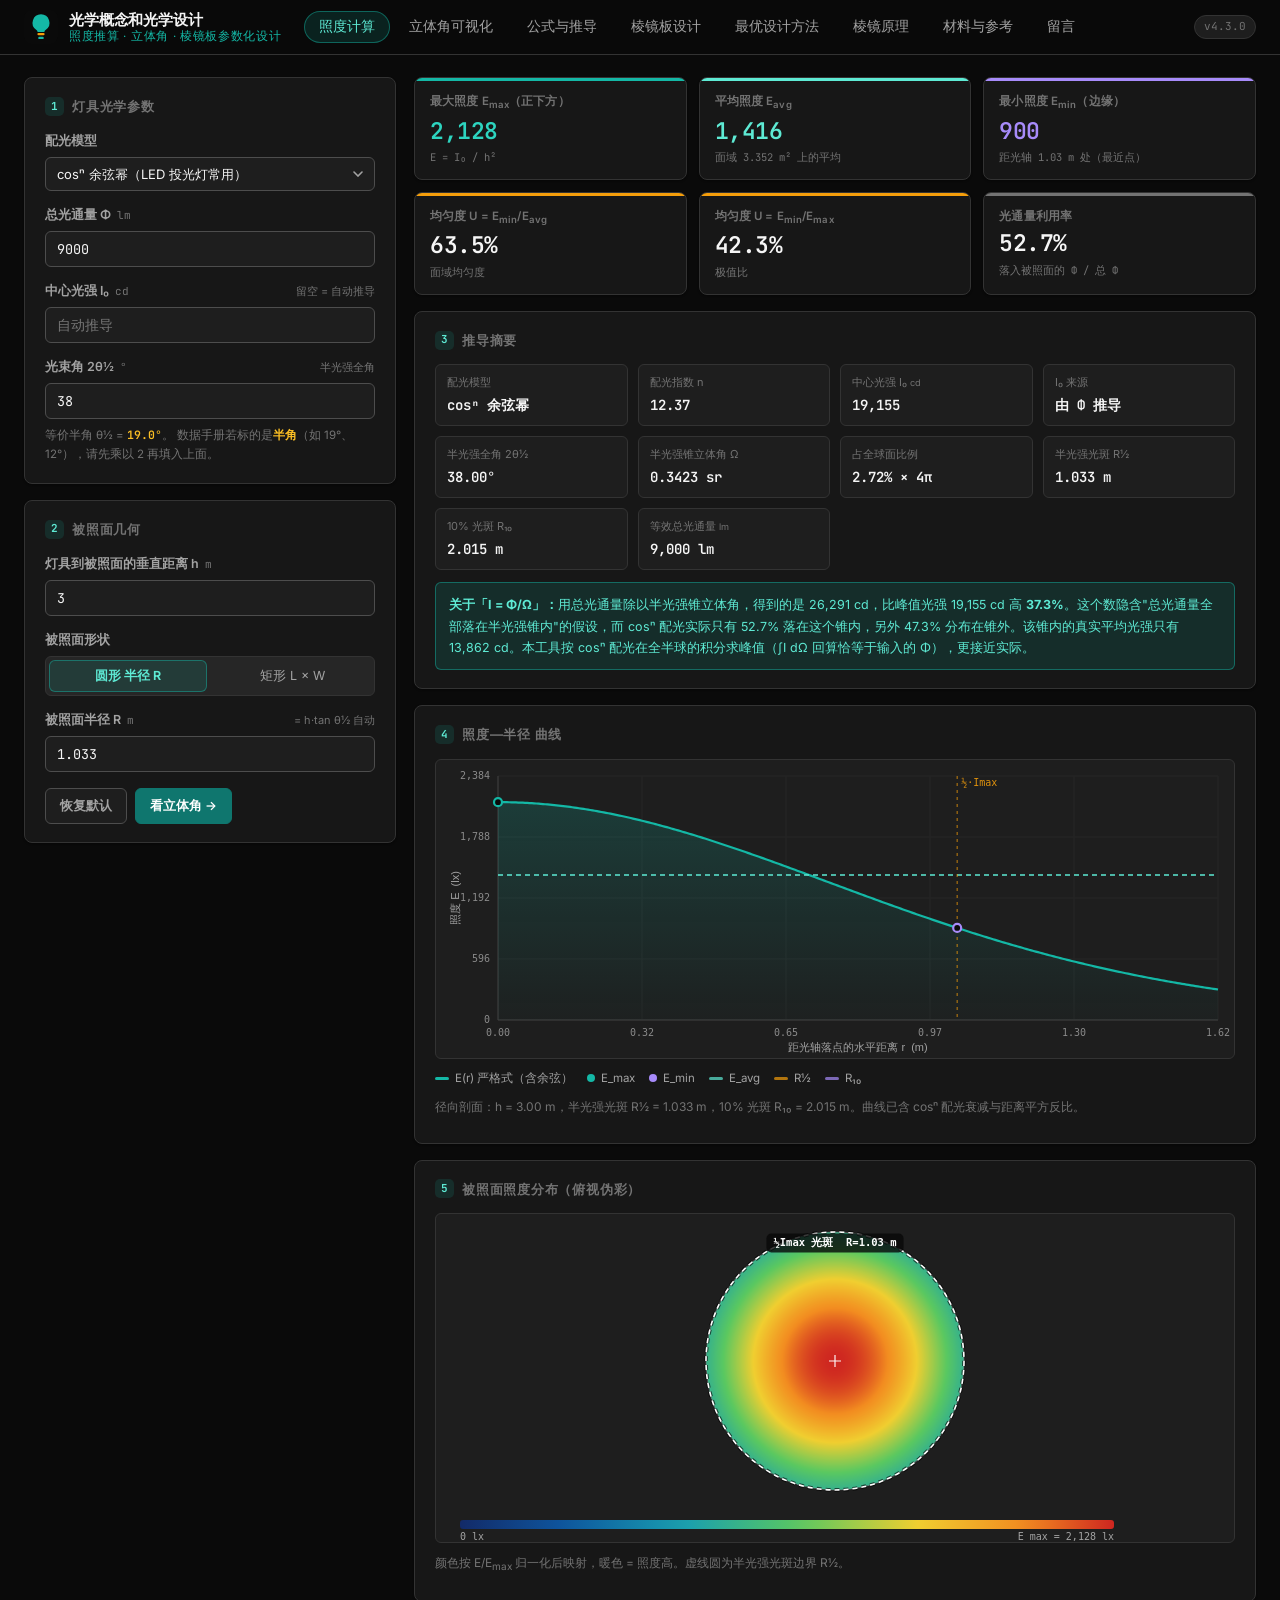
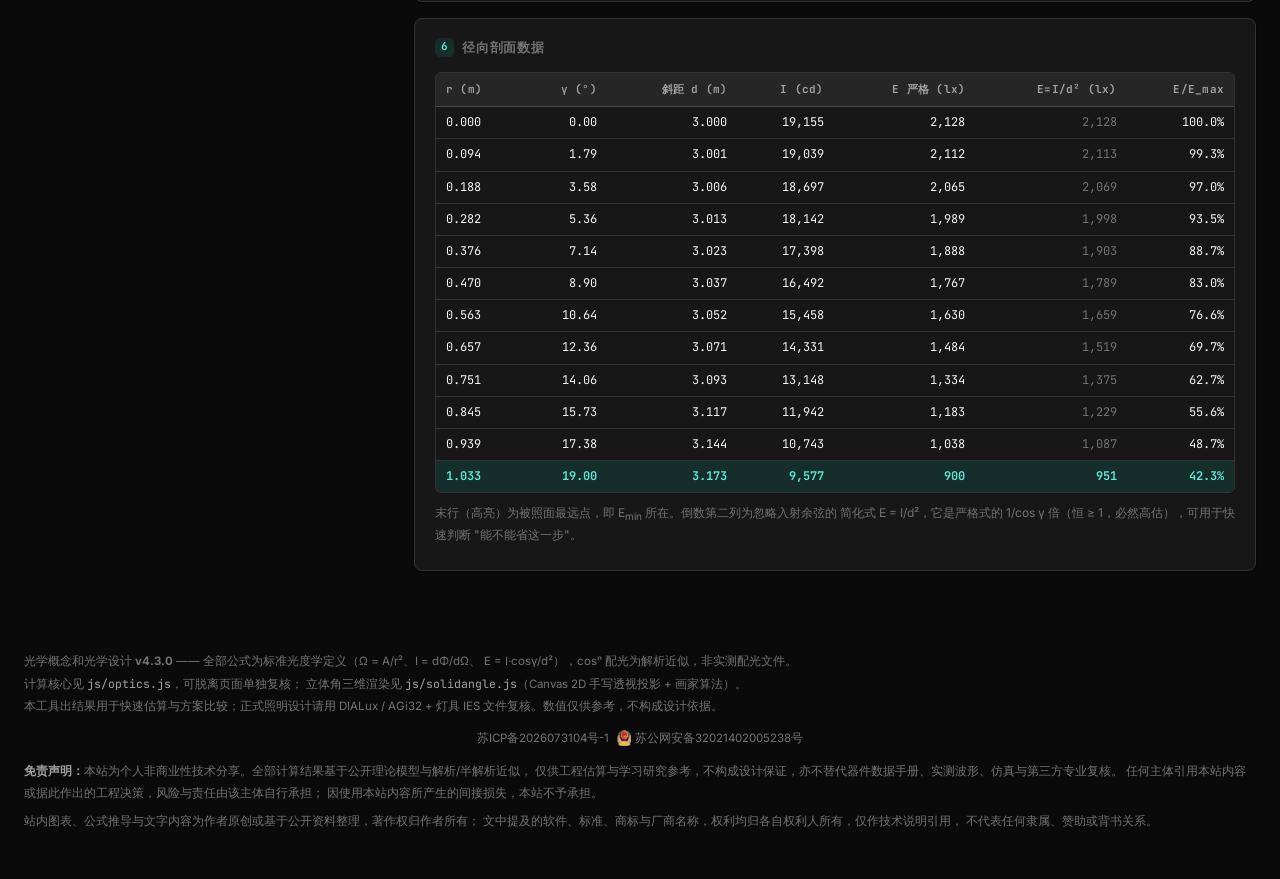
==== commit 2fac8ff3: "feat(admin): 后台密码框加「显示」开关（v4.3.0） 密码通常在手机上、或对着密码管理器粘贴时输入。看不见字符时很难判断是 "多打了一位"还是"输入法把字母吃掉了"，只能反复重输。  -" ====
--- a/index.html
+++ b/index.html
@@ -14,11 +14,11 @@
   会用全局正则剥掉一切该形式的片段再重加，注释里的会被一并吃掉、连累相邻标签被截断
   （2026-09-29 实测踩过：注释被截成半句、下面那行 link 标签整行消失）。
 -->
-<link rel="icon" type="image/svg+xml" href="favicon.svg?v=4.2.0">
+<link rel="icon" type="image/svg+xml" href="favicon.svg?v=4.3.0">
 <link rel="preconnect" href="https://fonts.googleapis.com">
 <link rel="preconnect" href="https://fonts.gstatic.com" crossorigin>
 <link href="https://fonts.googleapis.com/css2?family=Inter:wght@100..900&amp;family=JetBrains+Mono:wght@100..800&amp;display=swap" rel="stylesheet">
-<link rel="stylesheet" href="styles.css?v=4.2.0">
+<link rel="stylesheet" href="styles.css?v=4.3.0">
 </head>
 <body>
 
@@ -1913,21 +1913,21 @@
   </div>
 </div>
 
-<script src="js/version.js?v=4.2.0"></script>
-<script src="js/optics.js?v=4.2.0"></script>
-<script src="js/charts.js?v=4.2.0"></script>
-<script src="js/solidangle.js?v=4.2.0"></script>
-<script src="js/planar.js?v=4.2.0"></script>
-<script src="js/vendor-three.min.js?v=4.2.0"></script>
-<script src="js/vendor-orbitcontrols.js?v=4.2.0"></script>
-<script src="js/prism-shapes.js?v=4.2.0"></script>
-<script src="js/prism-shapes1d.js?v=4.2.0"></script>
-<script src="js/prism.js?v=4.2.0"></script>
-<script src="js/prism-perf.js?v=4.2.0"></script>
-<script src="js/optimal-design.js?v=4.2.0"></script>
-<script src="js/optimal-design-ui.js?v=4.2.0"></script>
-<script src="js/prism-knowledge.js?v=4.2.0"></script>
-<script src="js/app.js?v=4.2.0"></script>
-<script src="js/feedback.js?v=4.2.0"></script>
+<script src="js/version.js?v=4.3.0"></script>
+<script src="js/optics.js?v=4.3.0"></script>
+<script src="js/charts.js?v=4.3.0"></script>
+<script src="js/solidangle.js?v=4.3.0"></script>
+<script src="js/planar.js?v=4.3.0"></script>
+<script src="js/vendor-three.min.js?v=4.3.0"></script>
+<script src="js/vendor-orbitcontrols.js?v=4.3.0"></script>
+<script src="js/prism-shapes.js?v=4.3.0"></script>
+<script src="js/prism-shapes1d.js?v=4.3.0"></script>
+<script src="js/prism.js?v=4.3.0"></script>
+<script src="js/prism-perf.js?v=4.3.0"></script>
+<script src="js/optimal-design.js?v=4.3.0"></script>
+<script src="js/optimal-design-ui.js?v=4.3.0"></script>
+<script src="js/prism-knowledge.js?v=4.3.0"></script>
+<script src="js/app.js?v=4.3.0"></script>
+<script src="js/feedback.js?v=4.3.0"></script>
 </body>
 </html>
--- a/styles.css
+++ b/styles.css
@@ -1399,3 +1399,19 @@
 .fb-modal-body { border-top: 1px solid var(--border); padding-top: 16px; }
 .fb-modal-body h3 { font-size: 13px; font-weight: 700; margin-bottom: 14px; color: var(--text); }
 
+/* ── 密码框的「显示」开关（2026-11-02）────────────────────────────
+   由 js/feedback.js 的 enhancePasswordFields() 动态包裹生成：
+   给每个 input[type=password] 套一层 .pw-wrap 并插入 .pw-eye 按钮。
+   这样 HTML 不用逐处改，web-training 用同一份脚本也自动获得。 */
+.pw-wrap { position: relative; }
+/* 特异性要压过 .fb-field input[type=password] 的 padding（同层、后定义生效） */
+.fb-field .pw-wrap input { padding-right: 38px; }
+.pw-eye {
+  position: absolute; right: 6px; top: 50%; transform: translateY(-50%);
+  width: 26px; height: 26px;
+  display: flex; align-items: center; justify-content: center;
+  cursor: pointer; border-radius: 5px; border: 1px solid transparent;
+  background: transparent; color: var(--text-3); transition: all .15s;
+}
+.pw-eye:hover { color: var(--text); border-color: var(--border); }
+.pw-eye.on { color: var(--primary); }
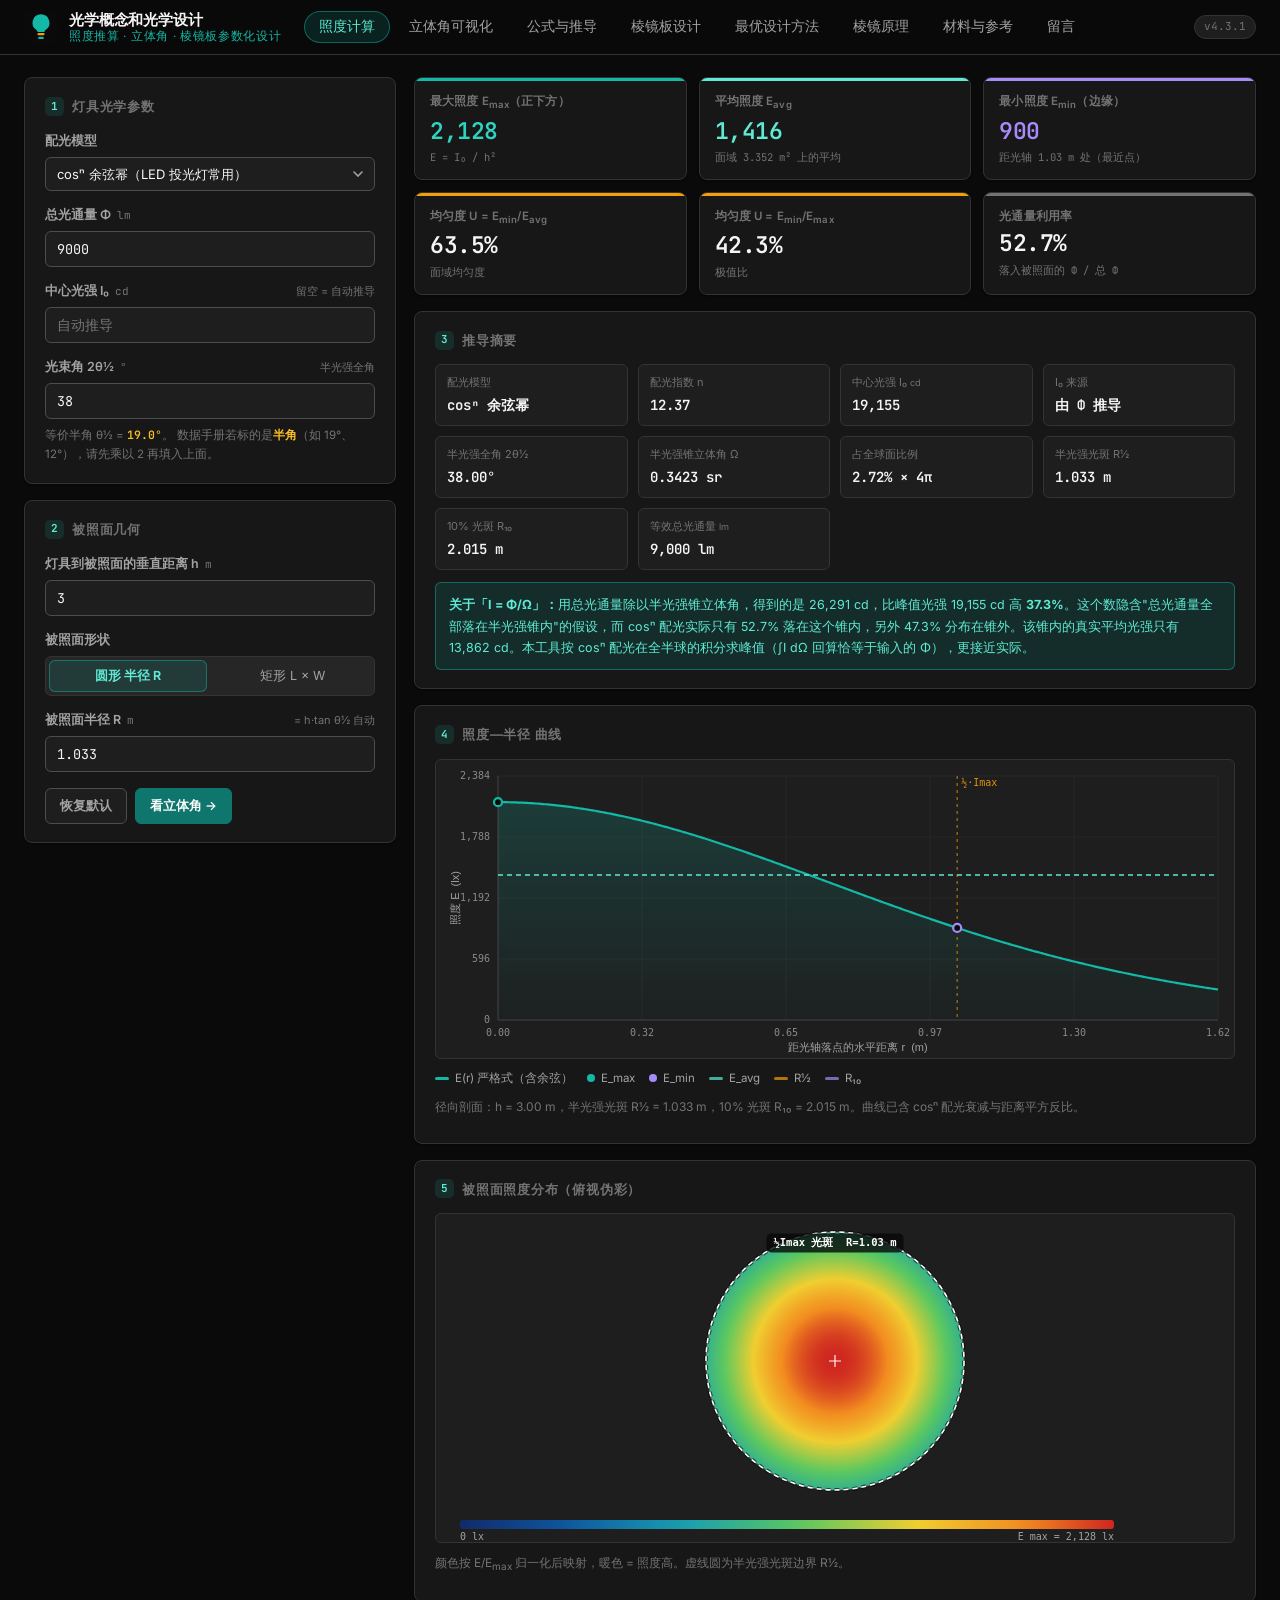
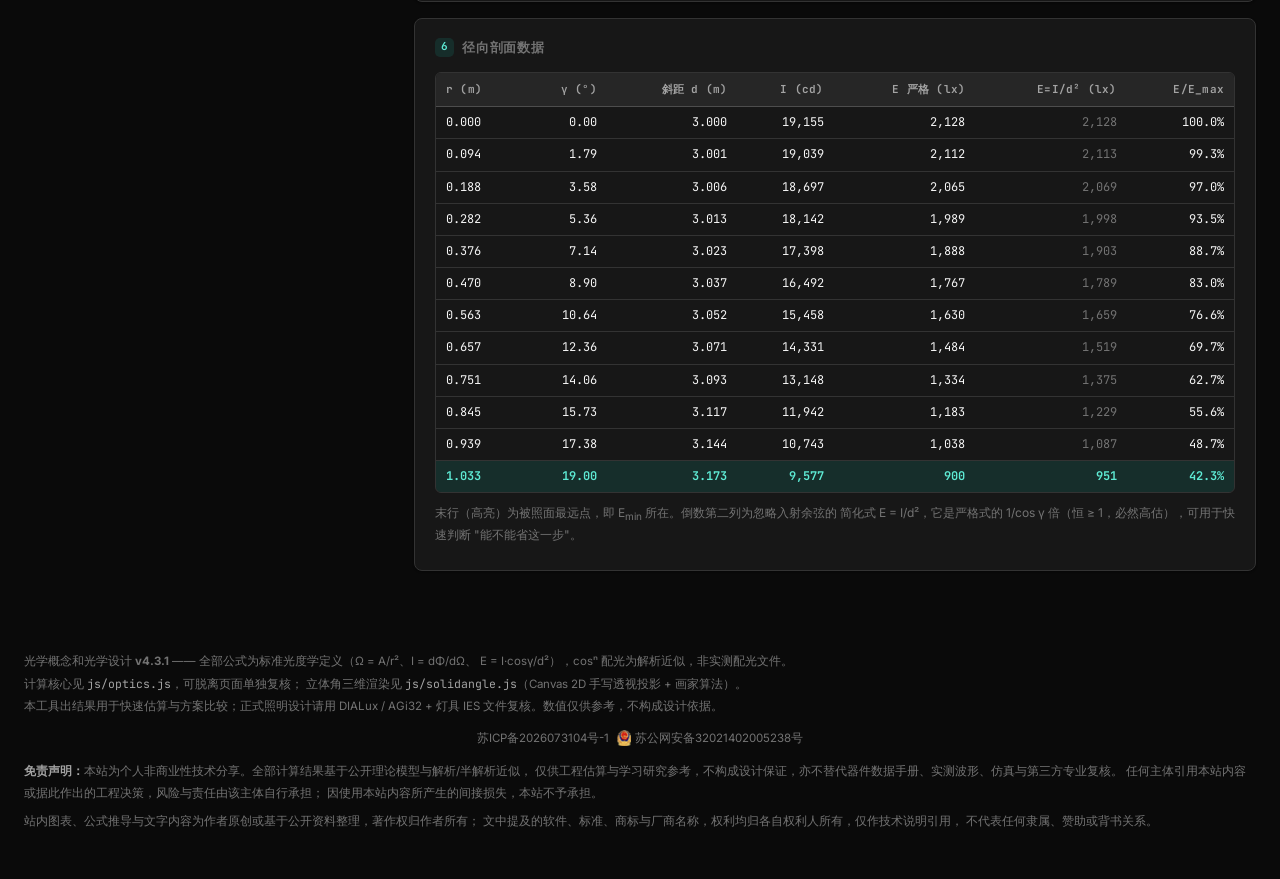
==== commit d420c04c: "fix(admin): 眼睛图标调到 17px 并提亮一级——15px + 最暗灰在暗色主题上几乎看不见" ====
--- a/index.html
+++ b/index.html
@@ -14,11 +14,11 @@
   会用全局正则剥掉一切该形式的片段再重加，注释里的会被一并吃掉、连累相邻标签被截断
   （2026-09-29 实测踩过：注释被截成半句、下面那行 link 标签整行消失）。
 -->
-<link rel="icon" type="image/svg+xml" href="favicon.svg?v=4.3.0">
+<link rel="icon" type="image/svg+xml" href="favicon.svg?v=4.3.1">
 <link rel="preconnect" href="https://fonts.googleapis.com">
 <link rel="preconnect" href="https://fonts.gstatic.com" crossorigin>
 <link href="https://fonts.googleapis.com/css2?family=Inter:wght@100..900&amp;family=JetBrains+Mono:wght@100..800&amp;display=swap" rel="stylesheet">
-<link rel="stylesheet" href="styles.css?v=4.3.0">
+<link rel="stylesheet" href="styles.css?v=4.3.1">
 </head>
 <body>
 
@@ -1913,21 +1913,21 @@
   </div>
 </div>
 
-<script src="js/version.js?v=4.3.0"></script>
-<script src="js/optics.js?v=4.3.0"></script>
-<script src="js/charts.js?v=4.3.0"></script>
-<script src="js/solidangle.js?v=4.3.0"></script>
-<script src="js/planar.js?v=4.3.0"></script>
-<script src="js/vendor-three.min.js?v=4.3.0"></script>
-<script src="js/vendor-orbitcontrols.js?v=4.3.0"></script>
-<script src="js/prism-shapes.js?v=4.3.0"></script>
-<script src="js/prism-shapes1d.js?v=4.3.0"></script>
-<script src="js/prism.js?v=4.3.0"></script>
-<script src="js/prism-perf.js?v=4.3.0"></script>
-<script src="js/optimal-design.js?v=4.3.0"></script>
-<script src="js/optimal-design-ui.js?v=4.3.0"></script>
-<script src="js/prism-knowledge.js?v=4.3.0"></script>
-<script src="js/app.js?v=4.3.0"></script>
-<script src="js/feedback.js?v=4.3.0"></script>
+<script src="js/version.js?v=4.3.1"></script>
+<script src="js/optics.js?v=4.3.1"></script>
+<script src="js/charts.js?v=4.3.1"></script>
+<script src="js/solidangle.js?v=4.3.1"></script>
+<script src="js/planar.js?v=4.3.1"></script>
+<script src="js/vendor-three.min.js?v=4.3.1"></script>
+<script src="js/vendor-orbitcontrols.js?v=4.3.1"></script>
+<script src="js/prism-shapes.js?v=4.3.1"></script>
+<script src="js/prism-shapes1d.js?v=4.3.1"></script>
+<script src="js/prism.js?v=4.3.1"></script>
+<script src="js/prism-perf.js?v=4.3.1"></script>
+<script src="js/optimal-design.js?v=4.3.1"></script>
+<script src="js/optimal-design-ui.js?v=4.3.1"></script>
+<script src="js/prism-knowledge.js?v=4.3.1"></script>
+<script src="js/app.js?v=4.3.1"></script>
+<script src="js/feedback.js?v=4.3.1"></script>
 </body>
 </html>
--- a/styles.css
+++ b/styles.css
@@ -1411,7 +1411,7 @@
   width: 26px; height: 26px;
   display: flex; align-items: center; justify-content: center;
   cursor: pointer; border-radius: 5px; border: 1px solid transparent;
-  background: transparent; color: var(--text-3); transition: all .15s;
+  background: transparent; color: var(--text-2); transition: all .15s;
 }
 .pw-eye:hover { color: var(--text); border-color: var(--border); }
 .pw-eye.on { color: var(--primary); }
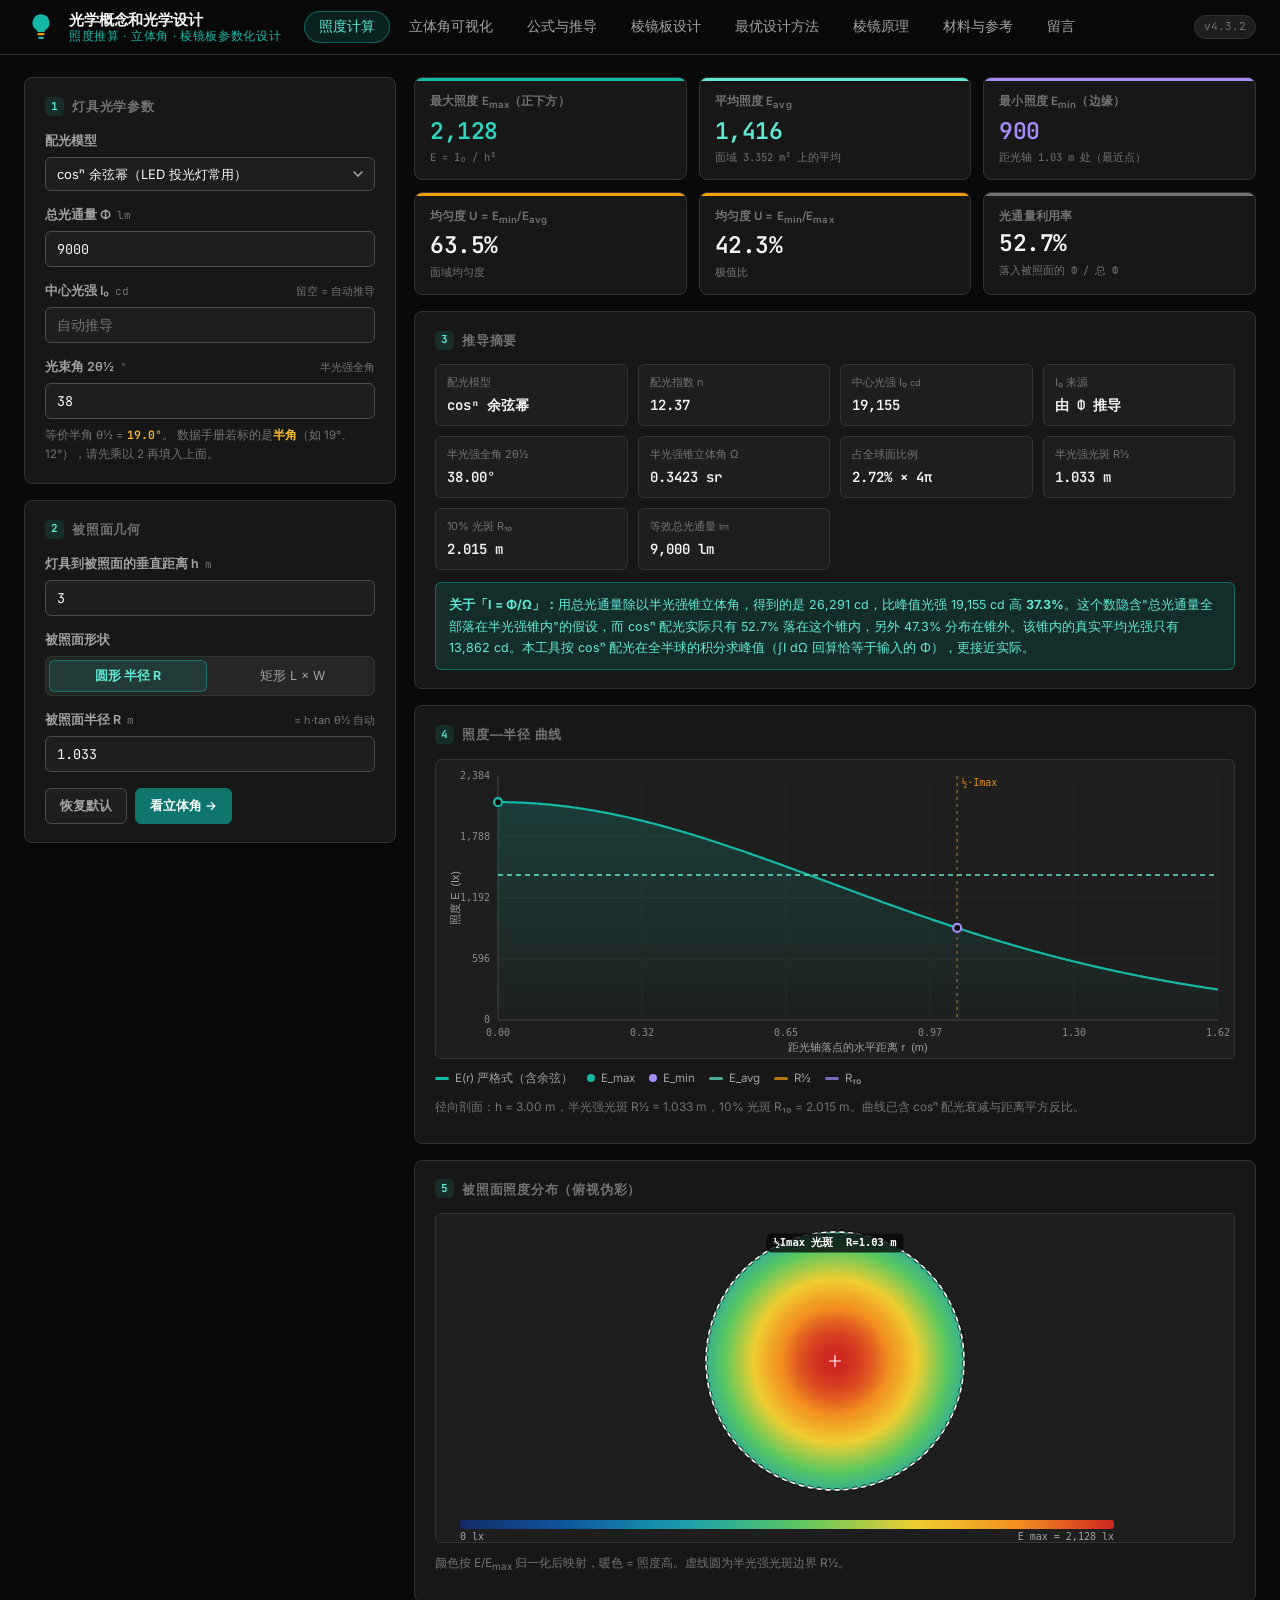
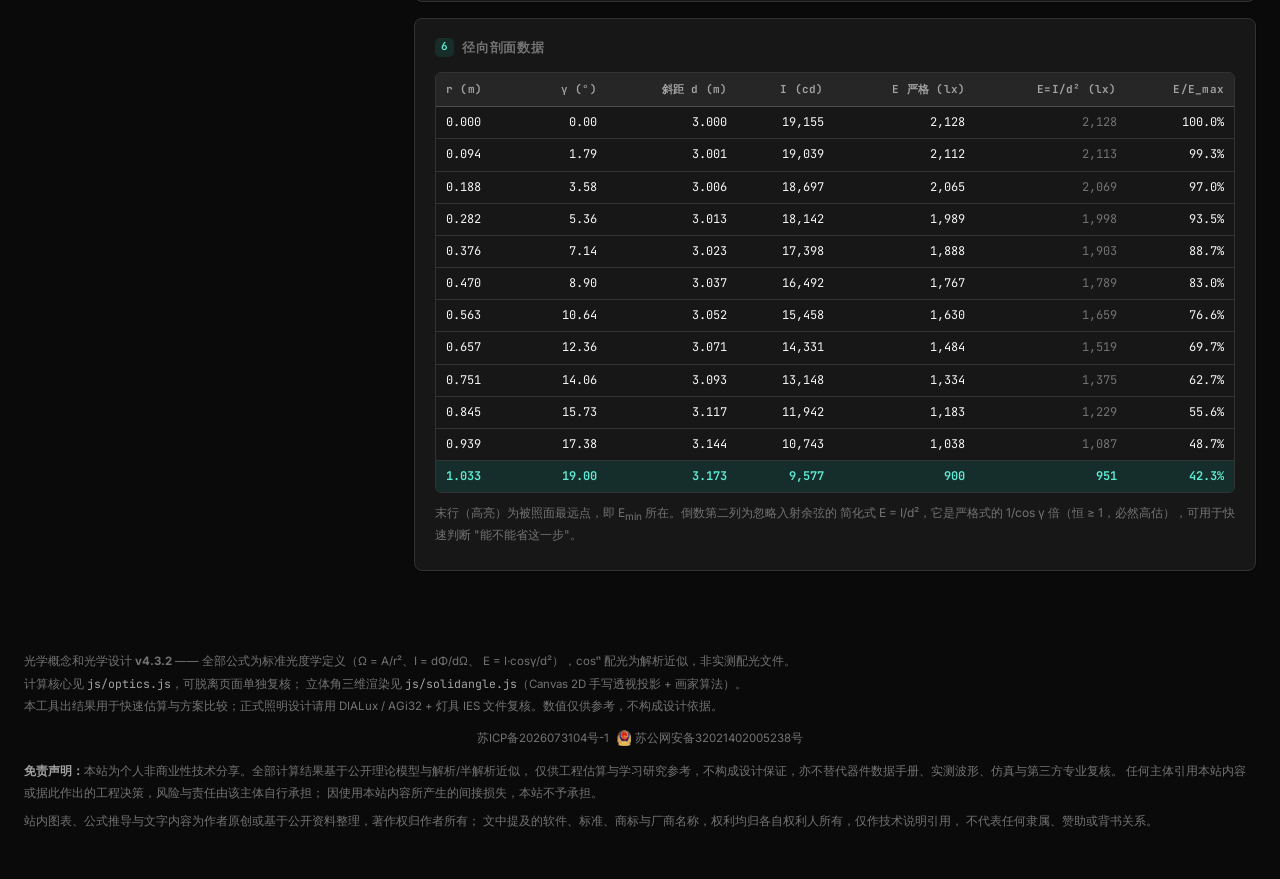
==== commit 7119b421: "fix(admin): 登录密码错误时没有提示——提示被自己的 view() 清掉了（v4.3.2） 现象：输错密码点登录，页面毫无反应。 根因：catch 里先 show('err') 显示提示，紧" ====
--- a/index.html
+++ b/index.html
@@ -14,11 +14,11 @@
   会用全局正则剥掉一切该形式的片段再重加，注释里的会被一并吃掉、连累相邻标签被截断
   （2026-09-29 实测踩过：注释被截成半句、下面那行 link 标签整行消失）。
 -->
-<link rel="icon" type="image/svg+xml" href="favicon.svg?v=4.3.1">
+<link rel="icon" type="image/svg+xml" href="favicon.svg?v=4.3.2">
 <link rel="preconnect" href="https://fonts.googleapis.com">
 <link rel="preconnect" href="https://fonts.gstatic.com" crossorigin>
 <link href="https://fonts.googleapis.com/css2?family=Inter:wght@100..900&amp;family=JetBrains+Mono:wght@100..800&amp;display=swap" rel="stylesheet">
-<link rel="stylesheet" href="styles.css?v=4.3.1">
+<link rel="stylesheet" href="styles.css?v=4.3.2">
 </head>
 <body>
 
@@ -1913,21 +1913,21 @@
   </div>
 </div>
 
-<script src="js/version.js?v=4.3.1"></script>
-<script src="js/optics.js?v=4.3.1"></script>
-<script src="js/charts.js?v=4.3.1"></script>
-<script src="js/solidangle.js?v=4.3.1"></script>
-<script src="js/planar.js?v=4.3.1"></script>
-<script src="js/vendor-three.min.js?v=4.3.1"></script>
-<script src="js/vendor-orbitcontrols.js?v=4.3.1"></script>
-<script src="js/prism-shapes.js?v=4.3.1"></script>
-<script src="js/prism-shapes1d.js?v=4.3.1"></script>
-<script src="js/prism.js?v=4.3.1"></script>
-<script src="js/prism-perf.js?v=4.3.1"></script>
-<script src="js/optimal-design.js?v=4.3.1"></script>
-<script src="js/optimal-design-ui.js?v=4.3.1"></script>
-<script src="js/prism-knowledge.js?v=4.3.1"></script>
-<script src="js/app.js?v=4.3.1"></script>
-<script src="js/feedback.js?v=4.3.1"></script>
+<script src="js/version.js?v=4.3.2"></script>
+<script src="js/optics.js?v=4.3.2"></script>
+<script src="js/charts.js?v=4.3.2"></script>
+<script src="js/solidangle.js?v=4.3.2"></script>
+<script src="js/planar.js?v=4.3.2"></script>
+<script src="js/vendor-three.min.js?v=4.3.2"></script>
+<script src="js/vendor-orbitcontrols.js?v=4.3.2"></script>
+<script src="js/prism-shapes.js?v=4.3.2"></script>
+<script src="js/prism-shapes1d.js?v=4.3.2"></script>
+<script src="js/prism.js?v=4.3.2"></script>
+<script src="js/prism-perf.js?v=4.3.2"></script>
+<script src="js/optimal-design.js?v=4.3.2"></script>
+<script src="js/optimal-design-ui.js?v=4.3.2"></script>
+<script src="js/prism-knowledge.js?v=4.3.2"></script>
+<script src="js/app.js?v=4.3.2"></script>
+<script src="js/feedback.js?v=4.3.2"></script>
 </body>
 </html>
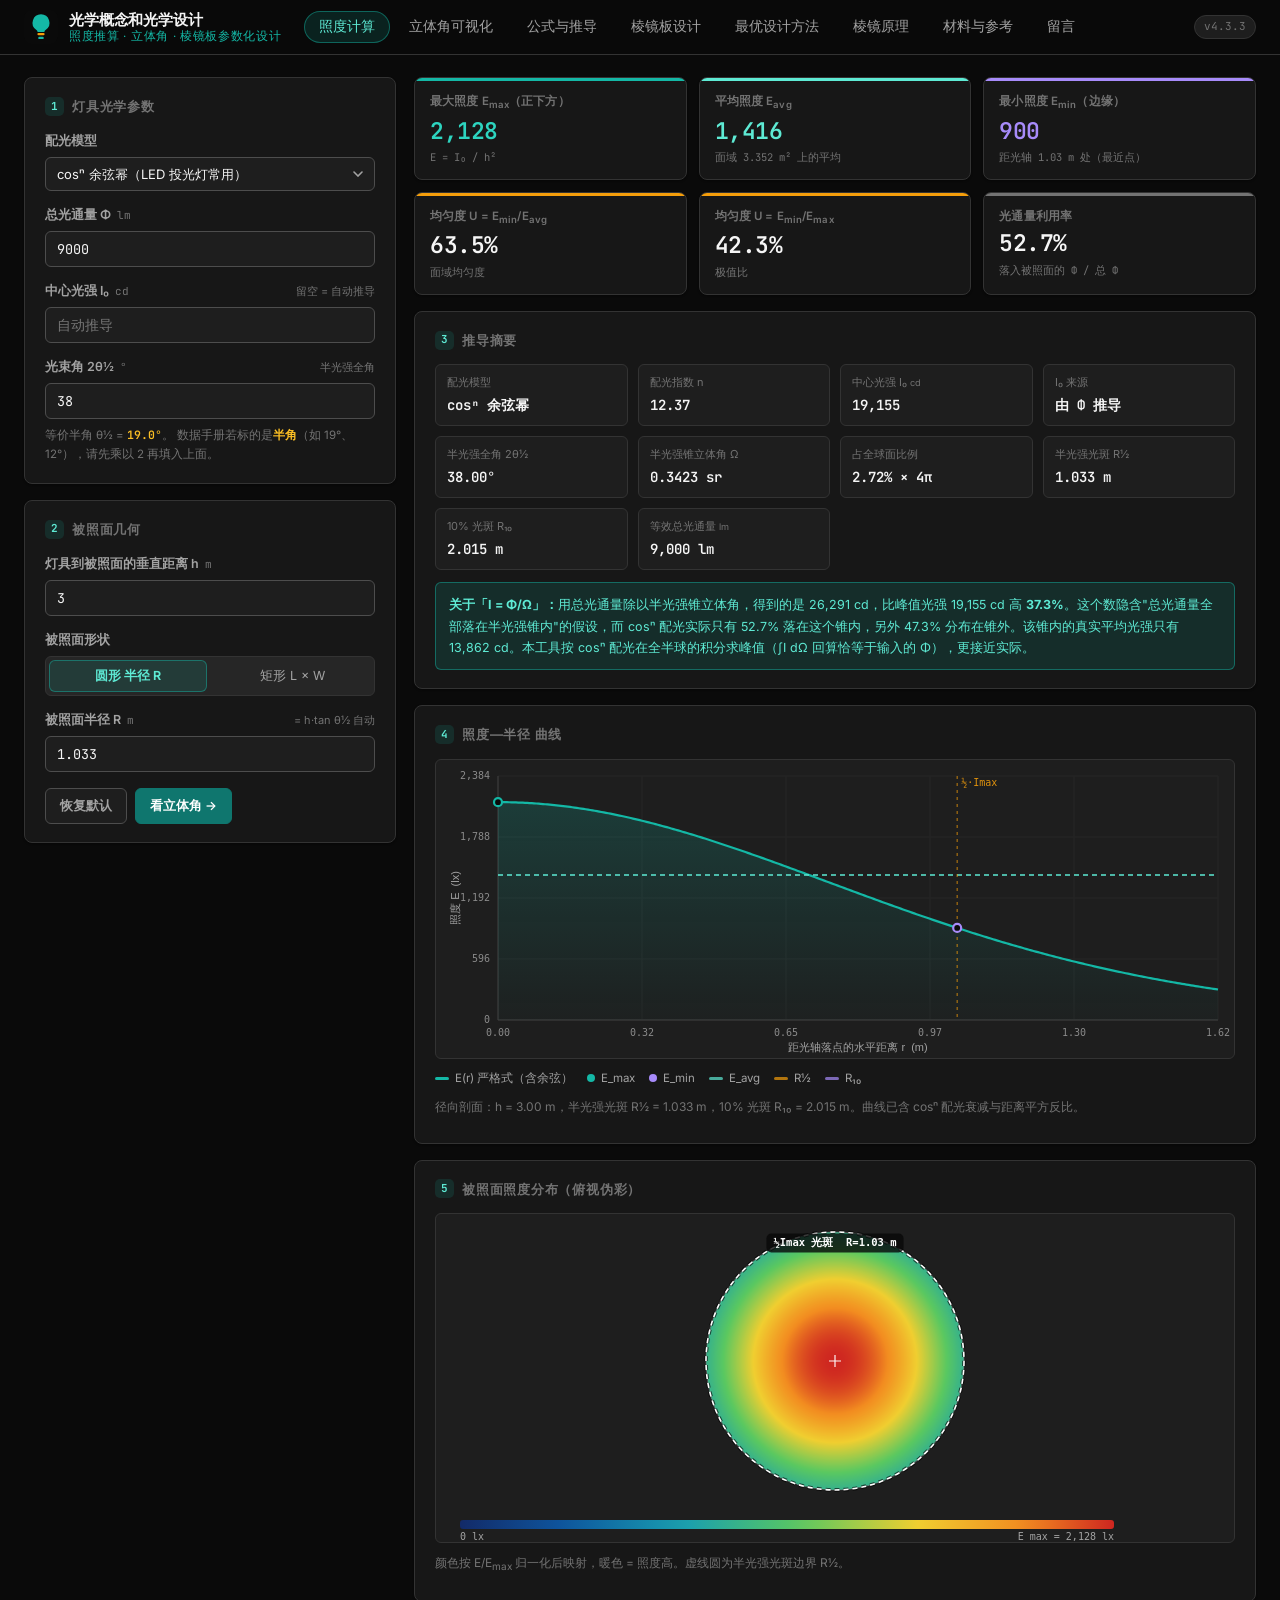
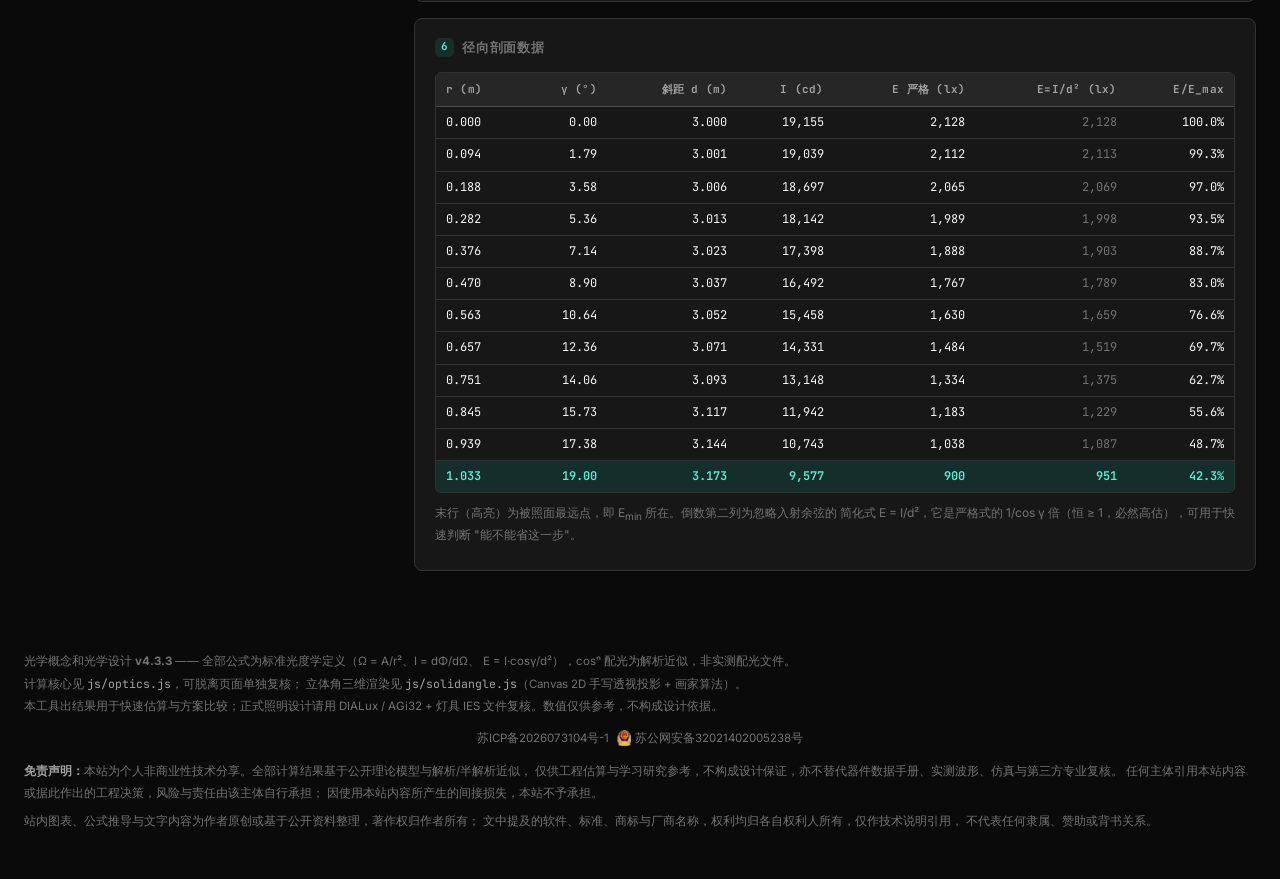
==== commit 6f3a3e43: "fix(admin): 确认新密码框允许粘贴——autocomplete 由 new-password 改为 off 代码里没有 onPaste 拦截。问题在 autocomplete="new-pa" ====
--- a/index.html
+++ b/index.html
@@ -14,11 +14,11 @@
   会用全局正则剥掉一切该形式的片段再重加，注释里的会被一并吃掉、连累相邻标签被截断
   （2026-09-29 实测踩过：注释被截成半句、下面那行 link 标签整行消失）。
 -->
-<link rel="icon" type="image/svg+xml" href="favicon.svg?v=4.3.2">
+<link rel="icon" type="image/svg+xml" href="favicon.svg?v=4.3.3">
 <link rel="preconnect" href="https://fonts.googleapis.com">
 <link rel="preconnect" href="https://fonts.gstatic.com" crossorigin>
 <link href="https://fonts.googleapis.com/css2?family=Inter:wght@100..900&amp;family=JetBrains+Mono:wght@100..800&amp;display=swap" rel="stylesheet">
-<link rel="stylesheet" href="styles.css?v=4.3.2">
+<link rel="stylesheet" href="styles.css?v=4.3.3">
 </head>
 <body>
 
@@ -1913,21 +1913,21 @@
   </div>
 </div>
 
-<script src="js/version.js?v=4.3.2"></script>
-<script src="js/optics.js?v=4.3.2"></script>
-<script src="js/charts.js?v=4.3.2"></script>
-<script src="js/solidangle.js?v=4.3.2"></script>
-<script src="js/planar.js?v=4.3.2"></script>
-<script src="js/vendor-three.min.js?v=4.3.2"></script>
-<script src="js/vendor-orbitcontrols.js?v=4.3.2"></script>
-<script src="js/prism-shapes.js?v=4.3.2"></script>
-<script src="js/prism-shapes1d.js?v=4.3.2"></script>
-<script src="js/prism.js?v=4.3.2"></script>
-<script src="js/prism-perf.js?v=4.3.2"></script>
-<script src="js/optimal-design.js?v=4.3.2"></script>
-<script src="js/optimal-design-ui.js?v=4.3.2"></script>
-<script src="js/prism-knowledge.js?v=4.3.2"></script>
-<script src="js/app.js?v=4.3.2"></script>
-<script src="js/feedback.js?v=4.3.2"></script>
+<script src="js/version.js?v=4.3.3"></script>
+<script src="js/optics.js?v=4.3.3"></script>
+<script src="js/charts.js?v=4.3.3"></script>
+<script src="js/solidangle.js?v=4.3.3"></script>
+<script src="js/planar.js?v=4.3.3"></script>
+<script src="js/vendor-three.min.js?v=4.3.3"></script>
+<script src="js/vendor-orbitcontrols.js?v=4.3.3"></script>
+<script src="js/prism-shapes.js?v=4.3.3"></script>
+<script src="js/prism-shapes1d.js?v=4.3.3"></script>
+<script src="js/prism.js?v=4.3.3"></script>
+<script src="js/prism-perf.js?v=4.3.3"></script>
+<script src="js/optimal-design.js?v=4.3.3"></script>
+<script src="js/optimal-design-ui.js?v=4.3.3"></script>
+<script src="js/prism-knowledge.js?v=4.3.3"></script>
+<script src="js/app.js?v=4.3.3"></script>
+<script src="js/feedback.js?v=4.3.3"></script>
 </body>
 </html>
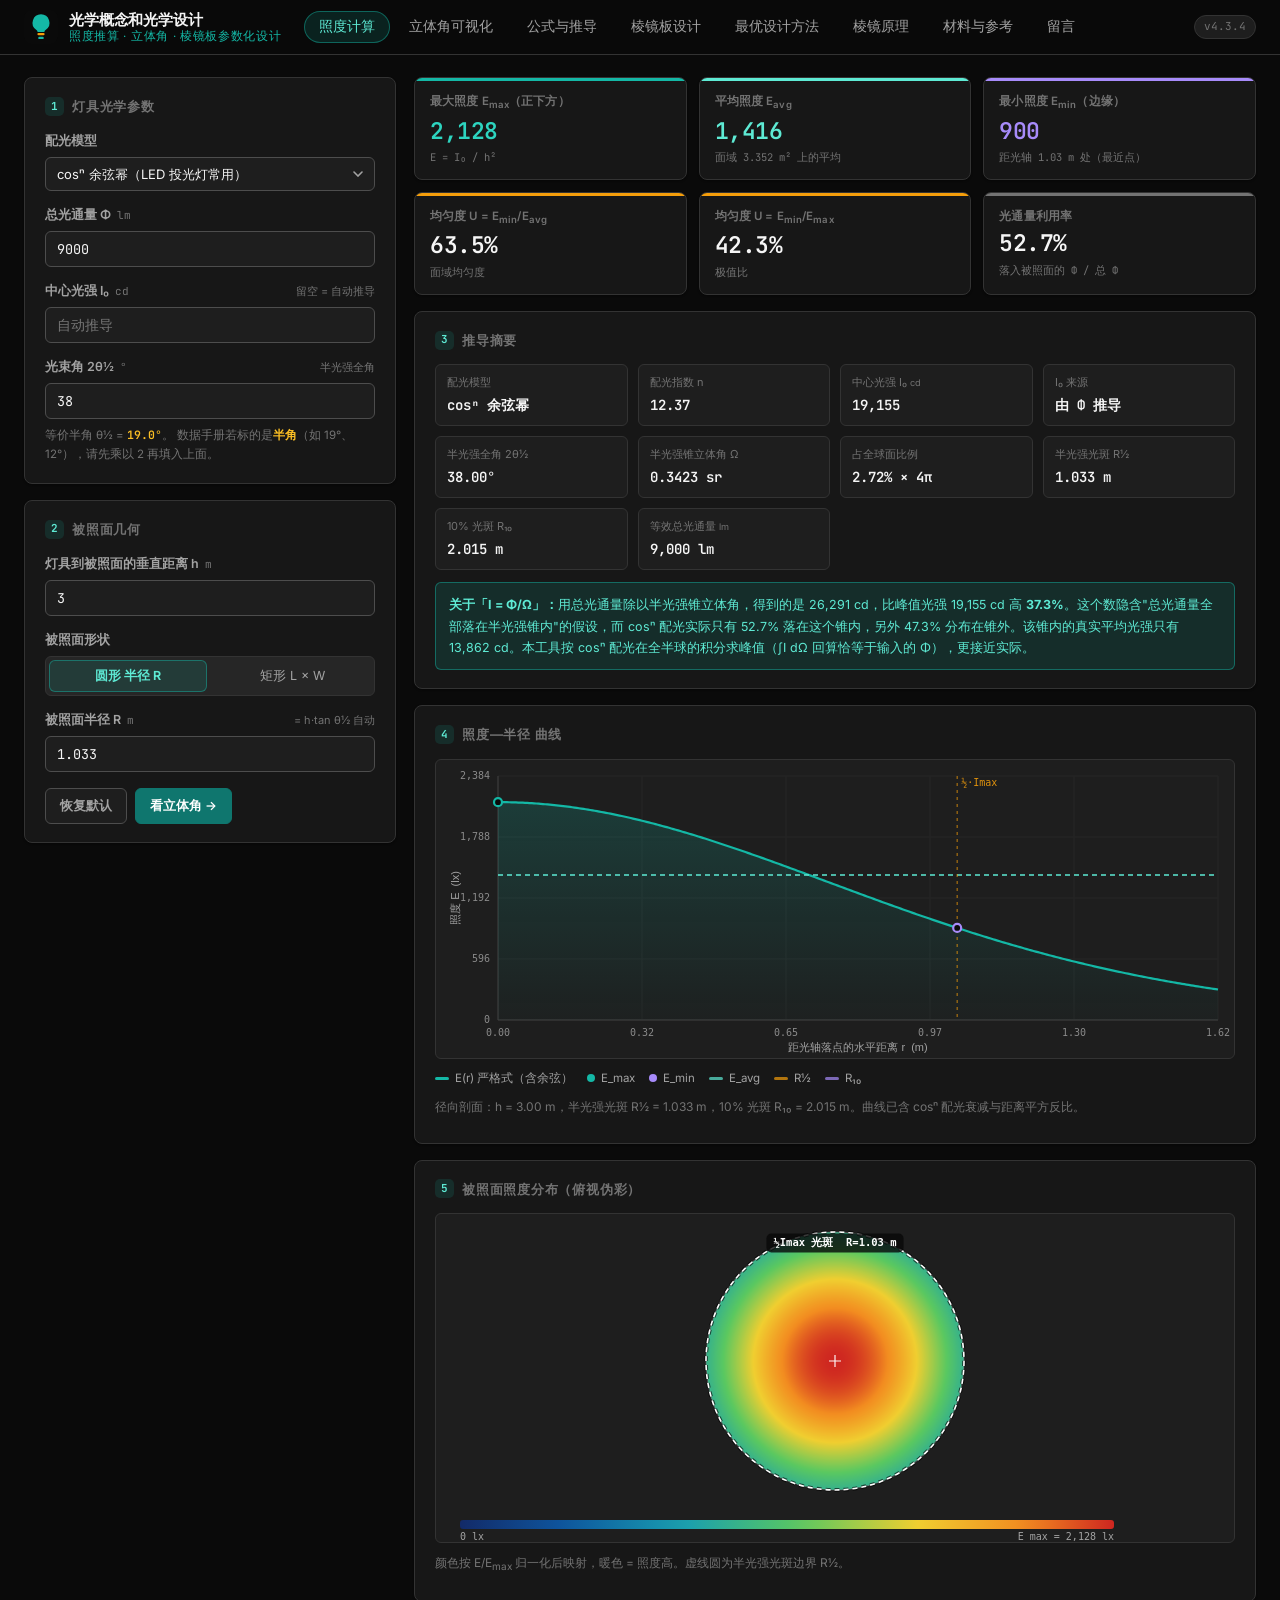
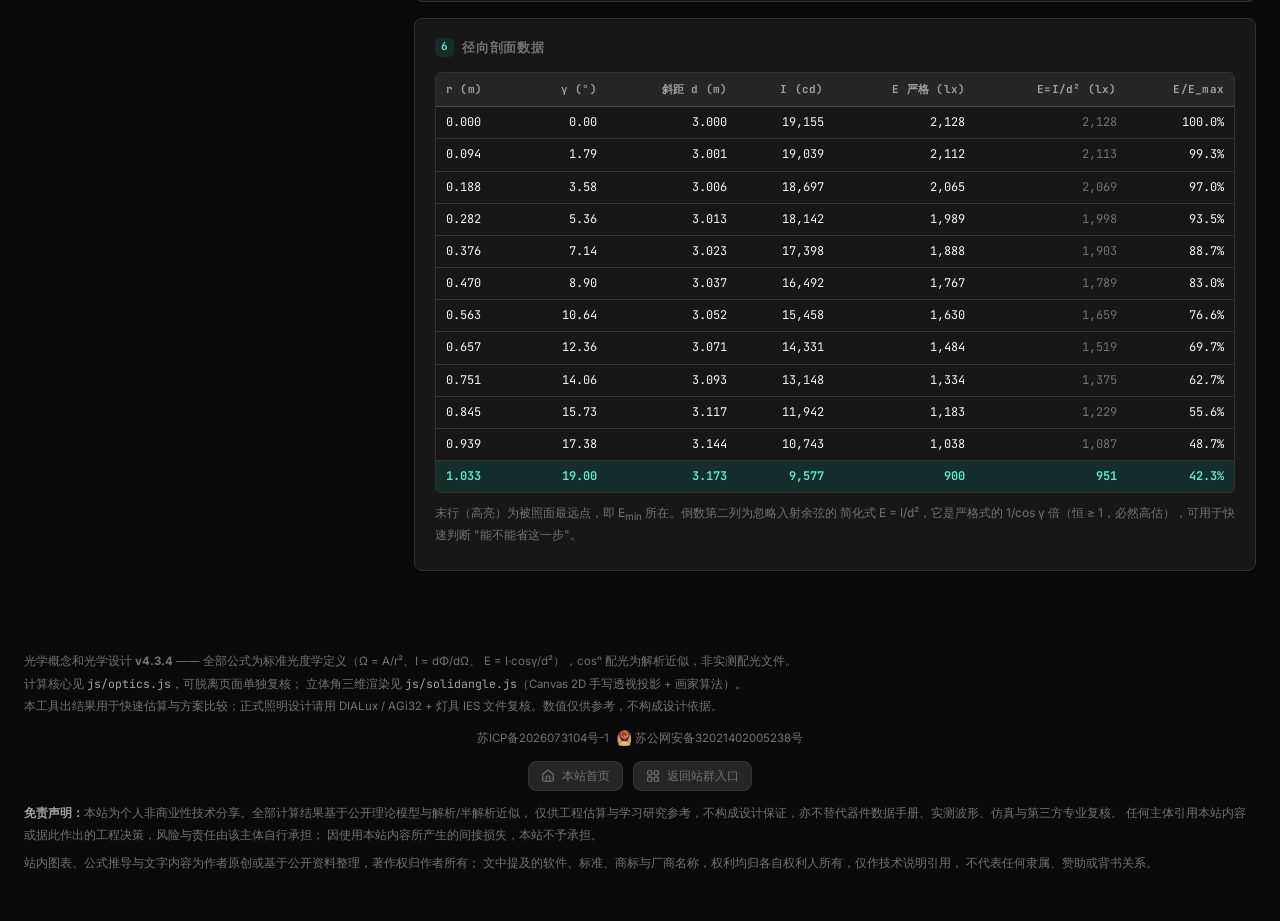
==== commit d02f7388: "fix(footer): 恢复 v4.0.1 的「返回站群入口」按钮（v4.3.4） v4.0.1 给页脚加过 .site-nav（本站首页 + 返回站群入口）。 我在 v4.1.0 做附件功能时 r" ====
--- a/index.html
+++ b/index.html
@@ -14,11 +14,11 @@
   会用全局正则剥掉一切该形式的片段再重加，注释里的会被一并吃掉、连累相邻标签被截断
   （2026-09-29 实测踩过：注释被截成半句、下面那行 link 标签整行消失）。
 -->
-<link rel="icon" type="image/svg+xml" href="favicon.svg?v=4.3.3">
+<link rel="icon" type="image/svg+xml" href="favicon.svg?v=4.3.4">
 <link rel="preconnect" href="https://fonts.googleapis.com">
 <link rel="preconnect" href="https://fonts.gstatic.com" crossorigin>
 <link href="https://fonts.googleapis.com/css2?family=Inter:wght@100..900&amp;family=JetBrains+Mono:wght@100..800&amp;display=swap" rel="stylesheet">
-<link rel="stylesheet" href="styles.css?v=4.3.3">
+<link rel="stylesheet" href="styles.css?v=4.3.4">
 </head>
 <body>
 
@@ -1897,6 +1897,24 @@
     <a class="gongan" href="https://beian.mps.gov.cn/#/query/webSearch?code=32021402005238" target="_blank" rel="noreferrer"><img src="beian.png" alt="">苏公网安备32021402005238号</a>
   </div>
 
+  <!-- 站群导航（2026-11-02 新增）：恒显示，不属于任何 .fset，不参与按 tab 切换。
+       本站是 power-knowledge.tech 站群的子站，此前回总入口只能靠浏览器后退或手改地址。
+       · 「本站首页」回默认视图（本页 tab 会写进地址，回 ./ 即重置到首屏）
+       · 「返回站群入口」回总入口
+       图标：本站首页用 House；返回入口用 LayoutGrid（九宫格＝站群）。
+       站群其余 5 站只有「返回站群入口」一项、用的是 House —— 这里为了两个按钮不出现
+       两个一样的房子图标，才把返回入口换成九宫格，形态（边框+深底+灰字）保持一致。 -->
+  <div class="site-nav">
+    <a class="nav-btn" href="./">
+      <svg class="nav-i" viewBox="0 0 24 24" aria-hidden="true" focusable="false" fill="none" stroke="currentColor" stroke-width="2" stroke-linecap="round" stroke-linejoin="round"><path d="M15 21v-8a1 1 0 0 0-1-1h-4a1 1 0 0 0-1 1v8"/><path d="M3 10a2 2 0 0 1 .709-1.528l7-5.999a2 2 0 0 1 2.582 0l7 5.999A2 2 0 0 1 21 10v9a2 2 0 0 1-2 2H5a2 2 0 0 1-2-2z"/></svg>
+      本站首页
+    </a>
+    <a class="nav-btn" href="https://power-knowledge.tech/" target="_blank" rel="noopener noreferrer">
+      <svg class="nav-i" viewBox="0 0 24 24" aria-hidden="true" focusable="false" fill="none" stroke="currentColor" stroke-width="2" stroke-linecap="round" stroke-linejoin="round"><rect x="3" y="3" width="7" height="7" rx="1"/><rect x="14" y="3" width="7" height="7" rx="1"/><rect x="3" y="14" width="7" height="7" rx="1"/><rect x="14" y="14" width="7" height="7" rx="1"/></svg>
+      返回站群入口
+    </a>
+  </div>
+
   <!-- 免责声明：恒显示，不属于 .fset，不参与按 tab 切换。与站群其余站点保持同一文本。 -->
   <div class="disclaimer">
     <p>
@@ -1913,21 +1931,21 @@
   </div>
 </div>
 
-<script src="js/version.js?v=4.3.3"></script>
-<script src="js/optics.js?v=4.3.3"></script>
-<script src="js/charts.js?v=4.3.3"></script>
-<script src="js/solidangle.js?v=4.3.3"></script>
-<script src="js/planar.js?v=4.3.3"></script>
-<script src="js/vendor-three.min.js?v=4.3.3"></script>
-<script src="js/vendor-orbitcontrols.js?v=4.3.3"></script>
-<script src="js/prism-shapes.js?v=4.3.3"></script>
-<script src="js/prism-shapes1d.js?v=4.3.3"></script>
-<script src="js/prism.js?v=4.3.3"></script>
-<script src="js/prism-perf.js?v=4.3.3"></script>
-<script src="js/optimal-design.js?v=4.3.3"></script>
-<script src="js/optimal-design-ui.js?v=4.3.3"></script>
-<script src="js/prism-knowledge.js?v=4.3.3"></script>
-<script src="js/app.js?v=4.3.3"></script>
-<script src="js/feedback.js?v=4.3.3"></script>
+<script src="js/version.js?v=4.3.4"></script>
+<script src="js/optics.js?v=4.3.4"></script>
+<script src="js/charts.js?v=4.3.4"></script>
+<script src="js/solidangle.js?v=4.3.4"></script>
+<script src="js/planar.js?v=4.3.4"></script>
+<script src="js/vendor-three.min.js?v=4.3.4"></script>
+<script src="js/vendor-orbitcontrols.js?v=4.3.4"></script>
+<script src="js/prism-shapes.js?v=4.3.4"></script>
+<script src="js/prism-shapes1d.js?v=4.3.4"></script>
+<script src="js/prism.js?v=4.3.4"></script>
+<script src="js/prism-perf.js?v=4.3.4"></script>
+<script src="js/optimal-design.js?v=4.3.4"></script>
+<script src="js/optimal-design-ui.js?v=4.3.4"></script>
+<script src="js/prism-knowledge.js?v=4.3.4"></script>
+<script src="js/app.js?v=4.3.4"></script>
+<script src="js/feedback.js?v=4.3.4"></script>
 </body>
 </html>
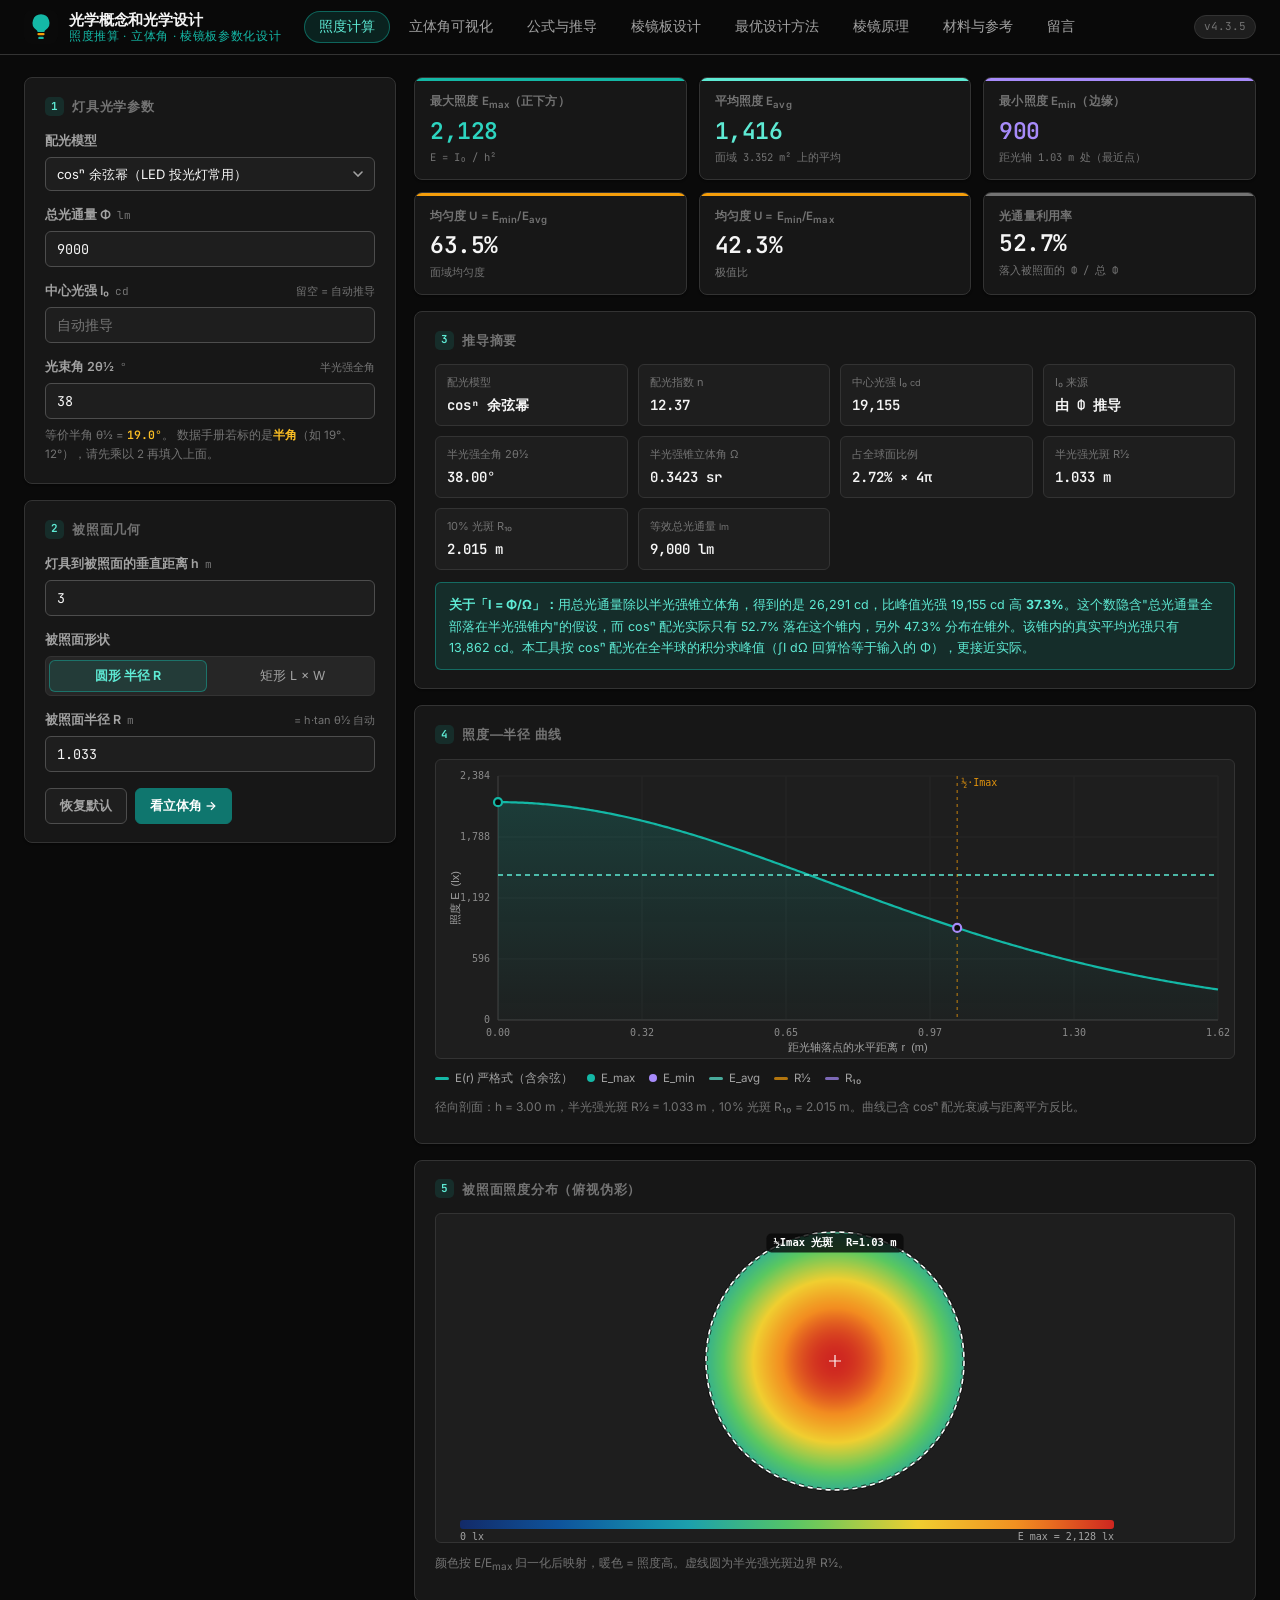
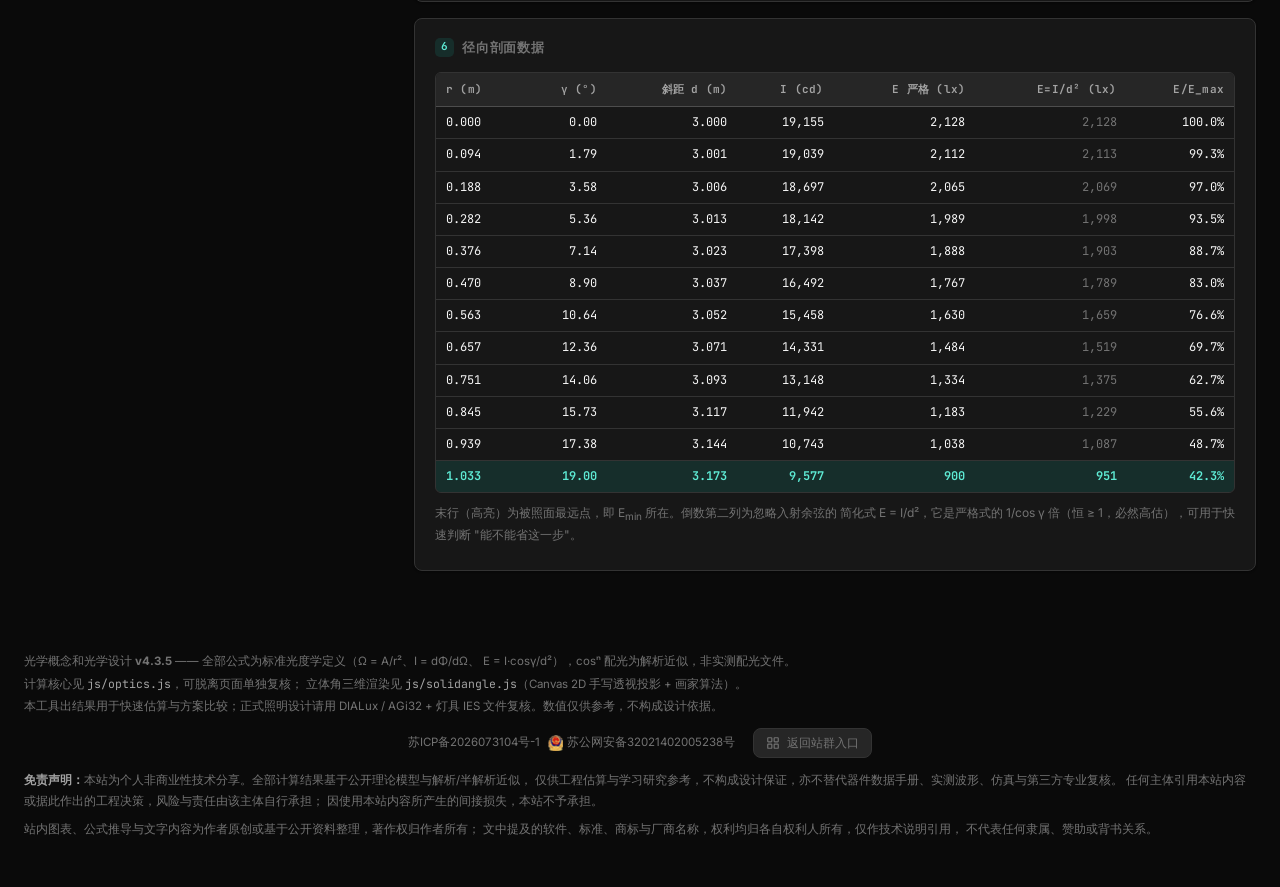
==== commit c6195611: "style(footer): 去掉「本站首页」，把「返回站群入口」并到备案号右侧（v4.3.5） 页脚原来三行：备案号一行、两个按钮一行、免责声明一行，按钮那行显得孤立。  - 去掉「本站首页」：回首" ====
--- a/index.html
+++ b/index.html
@@ -14,11 +14,11 @@
   会用全局正则剥掉一切该形式的片段再重加，注释里的会被一并吃掉、连累相邻标签被截断
   （2026-09-29 实测踩过：注释被截成半句、下面那行 link 标签整行消失）。
 -->
-<link rel="icon" type="image/svg+xml" href="favicon.svg?v=4.3.4">
+<link rel="icon" type="image/svg+xml" href="favicon.svg?v=4.3.5">
 <link rel="preconnect" href="https://fonts.googleapis.com">
 <link rel="preconnect" href="https://fonts.gstatic.com" crossorigin>
 <link href="https://fonts.googleapis.com/css2?family=Inter:wght@100..900&amp;family=JetBrains+Mono:wght@100..800&amp;display=swap" rel="stylesheet">
-<link rel="stylesheet" href="styles.css?v=4.3.4">
+<link rel="stylesheet" href="styles.css?v=4.3.5">
 </head>
 <body>
 
@@ -1892,28 +1892,28 @@
   <!-- 备案信息：恒显示，不属于任何 .fset，不参与按 tab 切换的内容轮换。
        工信部（ICP 备案）与公安部（公安联网备案）均要求网站底部公开展示。
        ICP 在前、公安图标居中、公安备案号在后，同一行居中排列（见 styles.css 的 .beian）。 -->
-  <div class="beian">
-    <a href="https://beian.miit.gov.cn/" target="_blank" rel="noopener noreferrer">苏ICP备2026073104号-1</a>
-    <a class="gongan" href="https://beian.mps.gov.cn/#/query/webSearch?code=32021402005238" target="_blank" rel="noreferrer"><img src="beian.png" alt="">苏公网安备32021402005238号</a>
+  <!-- 备案号 + 站群入口（同一排，2026-11-03 重排）：
+       本站是 power-knowledge.tech 站群的子站，此前回总入口只能靠浏览器后退或手改地址。
+       早先这里放过「本站首页」+「返回站群入口」两个按钮、单独占一行；
+       按反馈：
+         · 去掉「本站首页」——回首页走 logo / 面包屑即可，多一个按钮是噪音；
+         · 「返回站群入口」并到备案号右侧，页脚由三行收为两行。
+       图标用 LayoutGrid（九宫格＝站群），与站群其余站点的房子图标区分。
+       法规要求 ICP 与公安备案号在底部公开展示，因此备案号仍是这一排的主体、居中。 -->
+  <div class="beian-row">
+    <div class="beian">
+      <a href="https://beian.miit.gov.cn/" target="_blank" rel="noopener noreferrer">苏ICP备2026073104号-1</a>
+      <a class="gongan" href="https://beian.mps.gov.cn/#/query/webSearch?code=32021402005238" target="_blank" rel="noreferrer"><img src="beian.png" alt="">苏公网安备32021402005238号</a>
+    </div>
+
+    <div class="site-nav">
+      <a class="nav-btn" href="https://power-knowledge.tech/" target="_blank" rel="noopener noreferrer">
+        <svg class="nav-i" viewBox="0 0 24 24" aria-hidden="true" focusable="false" fill="none" stroke="currentColor" stroke-width="2" stroke-linecap="round" stroke-linejoin="round"><rect x="3" y="3" width="7" height="7" rx="1"/><rect x="14" y="3" width="7" height="7" rx="1"/><rect x="3" y="14" width="7" height="7" rx="1"/><rect x="14" y="14" width="7" height="7" rx="1"/></svg>
+        返回站群入口
+      </a>
+    </div>
   </div>
 
-  <!-- 站群导航（2026-11-02 新增）：恒显示，不属于任何 .fset，不参与按 tab 切换。
-       本站是 power-knowledge.tech 站群的子站，此前回总入口只能靠浏览器后退或手改地址。
-       · 「本站首页」回默认视图（本页 tab 会写进地址，回 ./ 即重置到首屏）
-       · 「返回站群入口」回总入口
-       图标：本站首页用 House；返回入口用 LayoutGrid（九宫格＝站群）。
-       站群其余 5 站只有「返回站群入口」一项、用的是 House —— 这里为了两个按钮不出现
-       两个一样的房子图标，才把返回入口换成九宫格，形态（边框+深底+灰字）保持一致。 -->
-  <div class="site-nav">
-    <a class="nav-btn" href="./">
-      <svg class="nav-i" viewBox="0 0 24 24" aria-hidden="true" focusable="false" fill="none" stroke="currentColor" stroke-width="2" stroke-linecap="round" stroke-linejoin="round"><path d="M15 21v-8a1 1 0 0 0-1-1h-4a1 1 0 0 0-1 1v8"/><path d="M3 10a2 2 0 0 1 .709-1.528l7-5.999a2 2 0 0 1 2.582 0l7 5.999A2 2 0 0 1 21 10v9a2 2 0 0 1-2 2H5a2 2 0 0 1-2-2z"/></svg>
-      本站首页
-    </a>
-    <a class="nav-btn" href="https://power-knowledge.tech/" target="_blank" rel="noopener noreferrer">
-      <svg class="nav-i" viewBox="0 0 24 24" aria-hidden="true" focusable="false" fill="none" stroke="currentColor" stroke-width="2" stroke-linecap="round" stroke-linejoin="round"><rect x="3" y="3" width="7" height="7" rx="1"/><rect x="14" y="3" width="7" height="7" rx="1"/><rect x="3" y="14" width="7" height="7" rx="1"/><rect x="14" y="14" width="7" height="7" rx="1"/></svg>
-      返回站群入口
-    </a>
-  </div>
 
   <!-- 免责声明：恒显示，不属于 .fset，不参与按 tab 切换。与站群其余站点保持同一文本。 -->
   <div class="disclaimer">
@@ -1931,21 +1931,21 @@
   </div>
 </div>
 
-<script src="js/version.js?v=4.3.4"></script>
-<script src="js/optics.js?v=4.3.4"></script>
-<script src="js/charts.js?v=4.3.4"></script>
-<script src="js/solidangle.js?v=4.3.4"></script>
-<script src="js/planar.js?v=4.3.4"></script>
-<script src="js/vendor-three.min.js?v=4.3.4"></script>
-<script src="js/vendor-orbitcontrols.js?v=4.3.4"></script>
-<script src="js/prism-shapes.js?v=4.3.4"></script>
-<script src="js/prism-shapes1d.js?v=4.3.4"></script>
-<script src="js/prism.js?v=4.3.4"></script>
-<script src="js/prism-perf.js?v=4.3.4"></script>
-<script src="js/optimal-design.js?v=4.3.4"></script>
-<script src="js/optimal-design-ui.js?v=4.3.4"></script>
-<script src="js/prism-knowledge.js?v=4.3.4"></script>
-<script src="js/app.js?v=4.3.4"></script>
-<script src="js/feedback.js?v=4.3.4"></script>
+<script src="js/version.js?v=4.3.5"></script>
+<script src="js/optics.js?v=4.3.5"></script>
+<script src="js/charts.js?v=4.3.5"></script>
+<script src="js/solidangle.js?v=4.3.5"></script>
+<script src="js/planar.js?v=4.3.5"></script>
+<script src="js/vendor-three.min.js?v=4.3.5"></script>
+<script src="js/vendor-orbitcontrols.js?v=4.3.5"></script>
+<script src="js/prism-shapes.js?v=4.3.5"></script>
+<script src="js/prism-shapes1d.js?v=4.3.5"></script>
+<script src="js/prism.js?v=4.3.5"></script>
+<script src="js/prism-perf.js?v=4.3.5"></script>
+<script src="js/optimal-design.js?v=4.3.5"></script>
+<script src="js/optimal-design-ui.js?v=4.3.5"></script>
+<script src="js/prism-knowledge.js?v=4.3.5"></script>
+<script src="js/app.js?v=4.3.5"></script>
+<script src="js/feedback.js?v=4.3.5"></script>
 </body>
 </html>
--- a/styles.css
+++ b/styles.css
@@ -539,8 +539,18 @@
 .footer .beian .gongan img { height: 16px; width: auto; }
 /* 站群导航（2026-11-02 新增）：恒显示，位于备案号之下、免责声明之上。
    形态沿用站群口径：边框 + 深底 + 灰字，hover 提亮；颜色全部取本站已有变量。 */
+/* 备案号 + 站群入口同一排（2026-11-03）：
+   原来备案号一行、按钮一行、免责声明一行，页脚三行显得空。
+   现在备案号居中、按钮跟在其右，窄屏自动换行回两行。 */
+.footer .beian-row {
+  margin-top: 10px;
+  display: flex; flex-wrap: wrap; align-items: center; justify-content: center;
+  gap: 8px 18px;
+}
+.footer .beian-row .beian { margin-top: 0; }
+.footer .beian-row .site-nav { margin-top: 0; }
+
 .site-nav {
-  margin-top: 12px;
   display: flex; flex-wrap: wrap; align-items: center; justify-content: center; gap: 10px;
 }
 .site-nav .nav-btn {
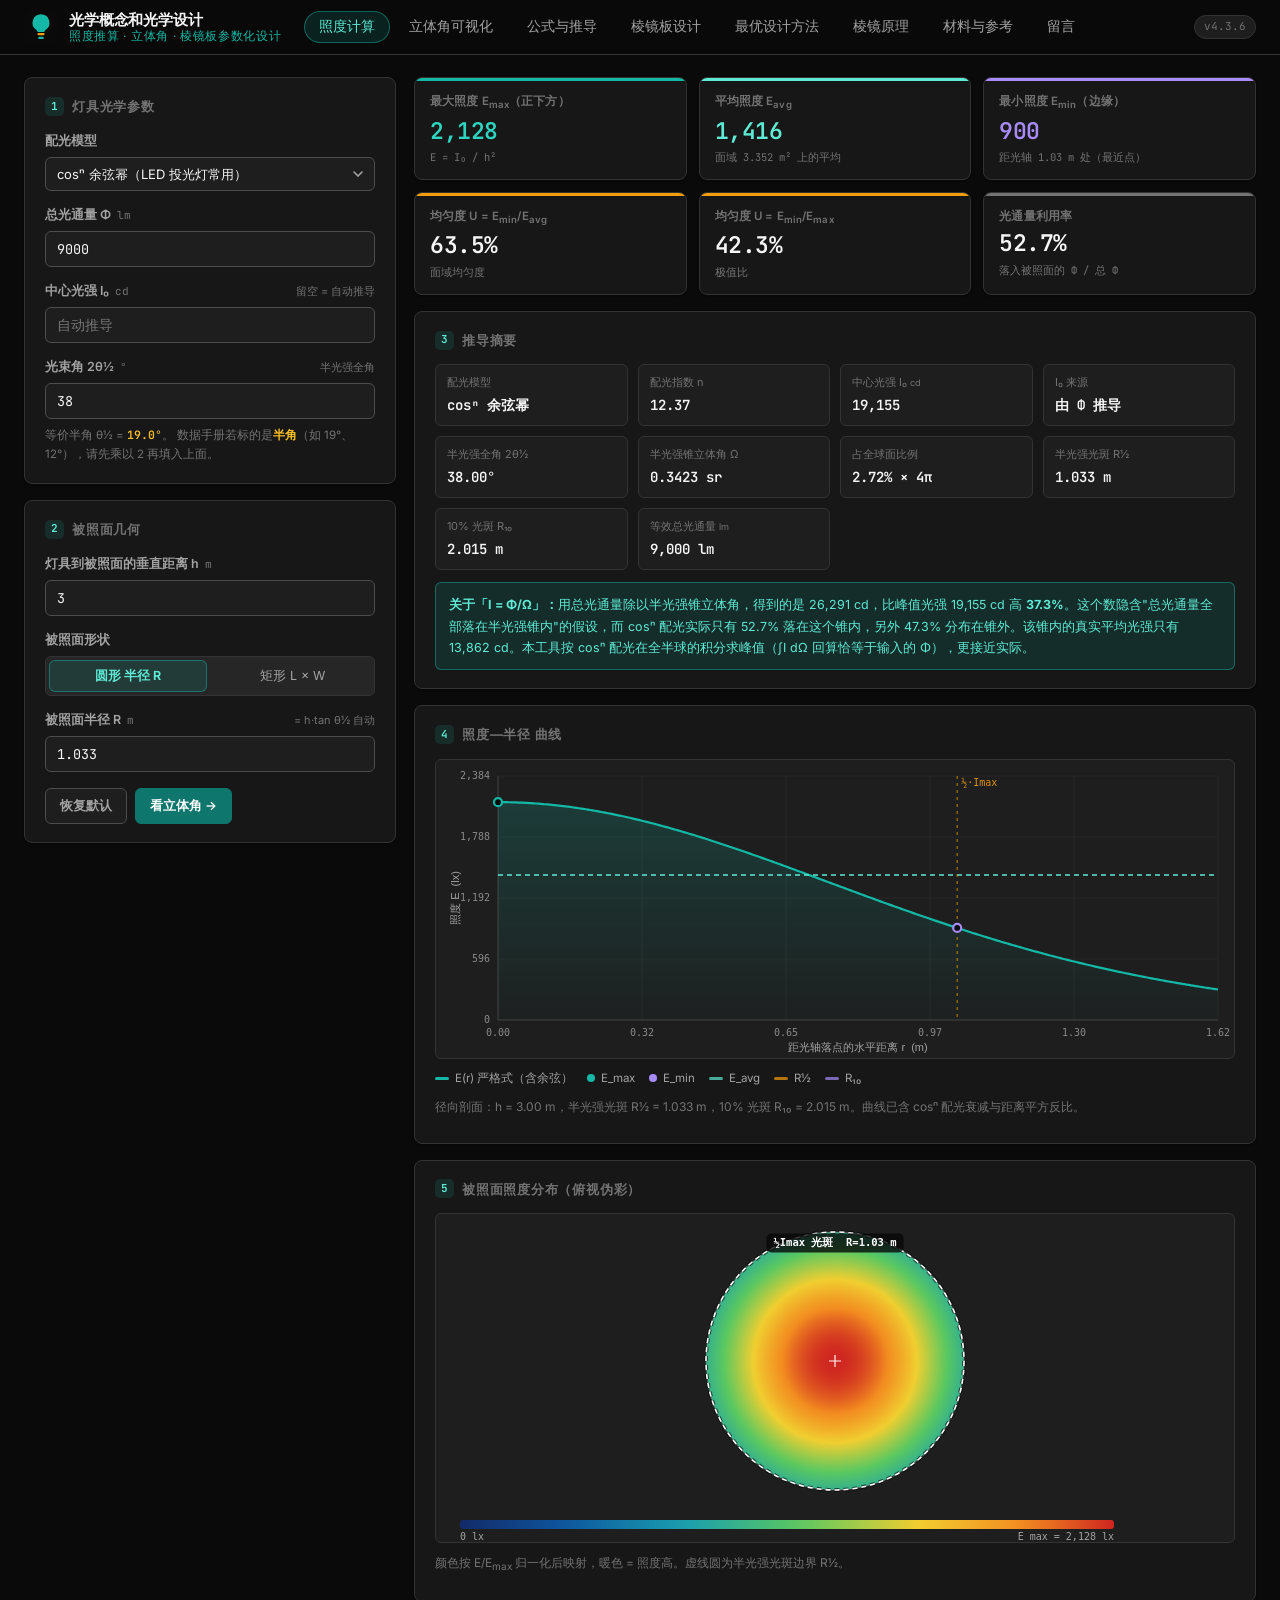
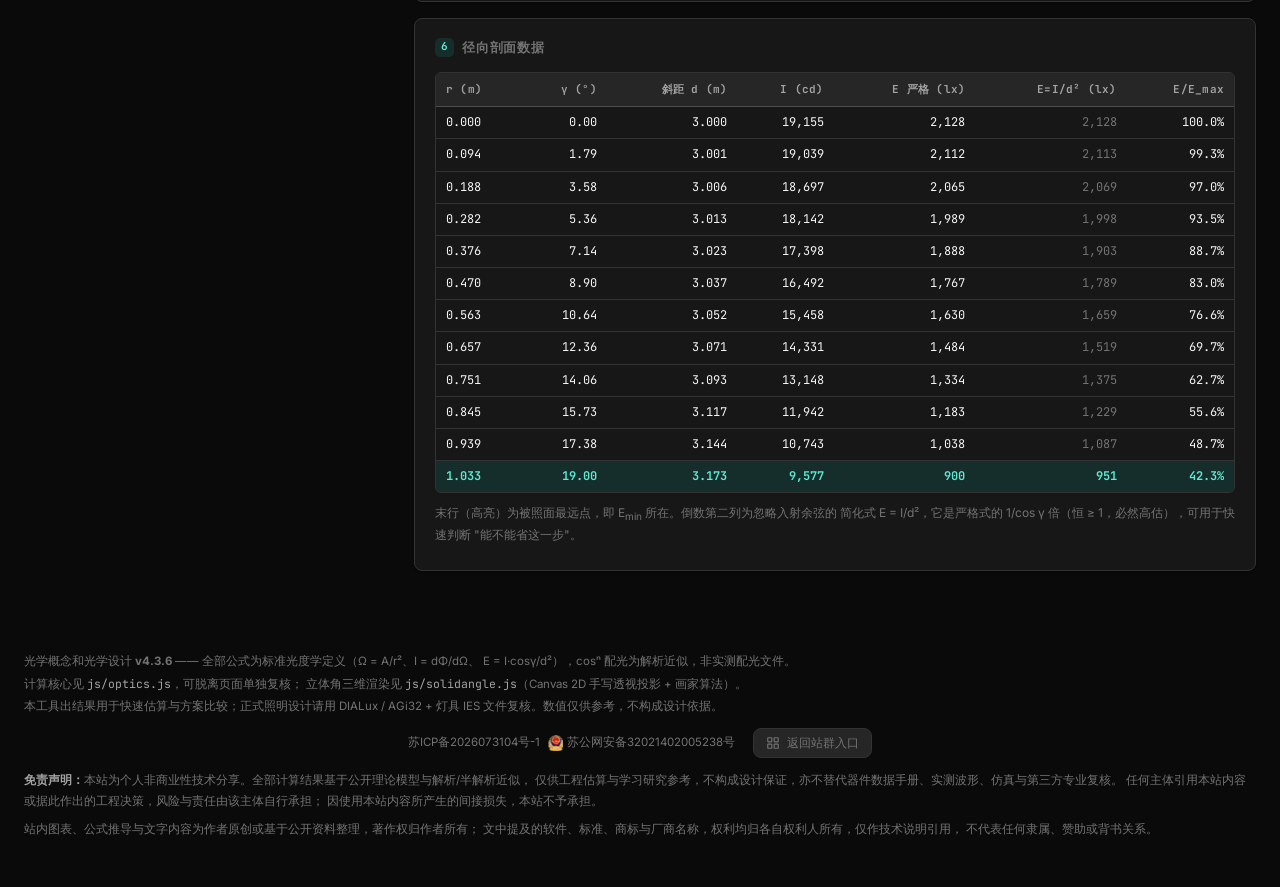
==== commit 9ea511ce: "feat(admin): 确认新密码框禁止粘贴与拖入，必须手打一遍 (v4.3.6) 上一版把方向搞反了：那版把 autocomplete 由 new-password 改成 off， 是想“允许”粘" ====
--- a/index.html
+++ b/index.html
@@ -14,11 +14,11 @@
   会用全局正则剥掉一切该形式的片段再重加，注释里的会被一并吃掉、连累相邻标签被截断
   （2026-09-29 实测踩过：注释被截成半句、下面那行 link 标签整行消失）。
 -->
-<link rel="icon" type="image/svg+xml" href="favicon.svg?v=4.3.5">
+<link rel="icon" type="image/svg+xml" href="favicon.svg?v=4.3.6">
 <link rel="preconnect" href="https://fonts.googleapis.com">
 <link rel="preconnect" href="https://fonts.gstatic.com" crossorigin>
 <link href="https://fonts.googleapis.com/css2?family=Inter:wght@100..900&amp;family=JetBrains+Mono:wght@100..800&amp;display=swap" rel="stylesheet">
-<link rel="stylesheet" href="styles.css?v=4.3.5">
+<link rel="stylesheet" href="styles.css?v=4.3.6">
 </head>
 <body>
 
@@ -1931,21 +1931,21 @@
   </div>
 </div>
 
-<script src="js/version.js?v=4.3.5"></script>
-<script src="js/optics.js?v=4.3.5"></script>
-<script src="js/charts.js?v=4.3.5"></script>
-<script src="js/solidangle.js?v=4.3.5"></script>
-<script src="js/planar.js?v=4.3.5"></script>
-<script src="js/vendor-three.min.js?v=4.3.5"></script>
-<script src="js/vendor-orbitcontrols.js?v=4.3.5"></script>
-<script src="js/prism-shapes.js?v=4.3.5"></script>
-<script src="js/prism-shapes1d.js?v=4.3.5"></script>
-<script src="js/prism.js?v=4.3.5"></script>
-<script src="js/prism-perf.js?v=4.3.5"></script>
-<script src="js/optimal-design.js?v=4.3.5"></script>
-<script src="js/optimal-design-ui.js?v=4.3.5"></script>
-<script src="js/prism-knowledge.js?v=4.3.5"></script>
-<script src="js/app.js?v=4.3.5"></script>
-<script src="js/feedback.js?v=4.3.5"></script>
+<script src="js/version.js?v=4.3.6"></script>
+<script src="js/optics.js?v=4.3.6"></script>
+<script src="js/charts.js?v=4.3.6"></script>
+<script src="js/solidangle.js?v=4.3.6"></script>
+<script src="js/planar.js?v=4.3.6"></script>
+<script src="js/vendor-three.min.js?v=4.3.6"></script>
+<script src="js/vendor-orbitcontrols.js?v=4.3.6"></script>
+<script src="js/prism-shapes.js?v=4.3.6"></script>
+<script src="js/prism-shapes1d.js?v=4.3.6"></script>
+<script src="js/prism.js?v=4.3.6"></script>
+<script src="js/prism-perf.js?v=4.3.6"></script>
+<script src="js/optimal-design.js?v=4.3.6"></script>
+<script src="js/optimal-design-ui.js?v=4.3.6"></script>
+<script src="js/prism-knowledge.js?v=4.3.6"></script>
+<script src="js/app.js?v=4.3.6"></script>
+<script src="js/feedback.js?v=4.3.6"></script>
 </body>
 </html>
--- a/styles.css
+++ b/styles.css
@@ -1425,3 +1425,16 @@
 }
 .pw-eye:hover { color: var(--text); border-color: var(--border); }
 .pw-eye.on { color: var(--primary); }
+
+/* ── 「确认密码不接受粘贴」的提示（2026-11-03）────────────────────
+   由 js/feedback.js 的 blockPaste() 插入到 .pw-wrap 之后。
+   常驻占位、只切 opacity，提示出现时不会把下面的按钮顶下去。 */
+.pw-hint {
+  margin-top: 6px;
+  font-size: 11px;
+  line-height: 1.45;
+  color: var(--amber-ink, #fbbf24);
+  opacity: 0;
+  transition: opacity .2s;
+}
+.pw-hint.on { opacity: 1; }
